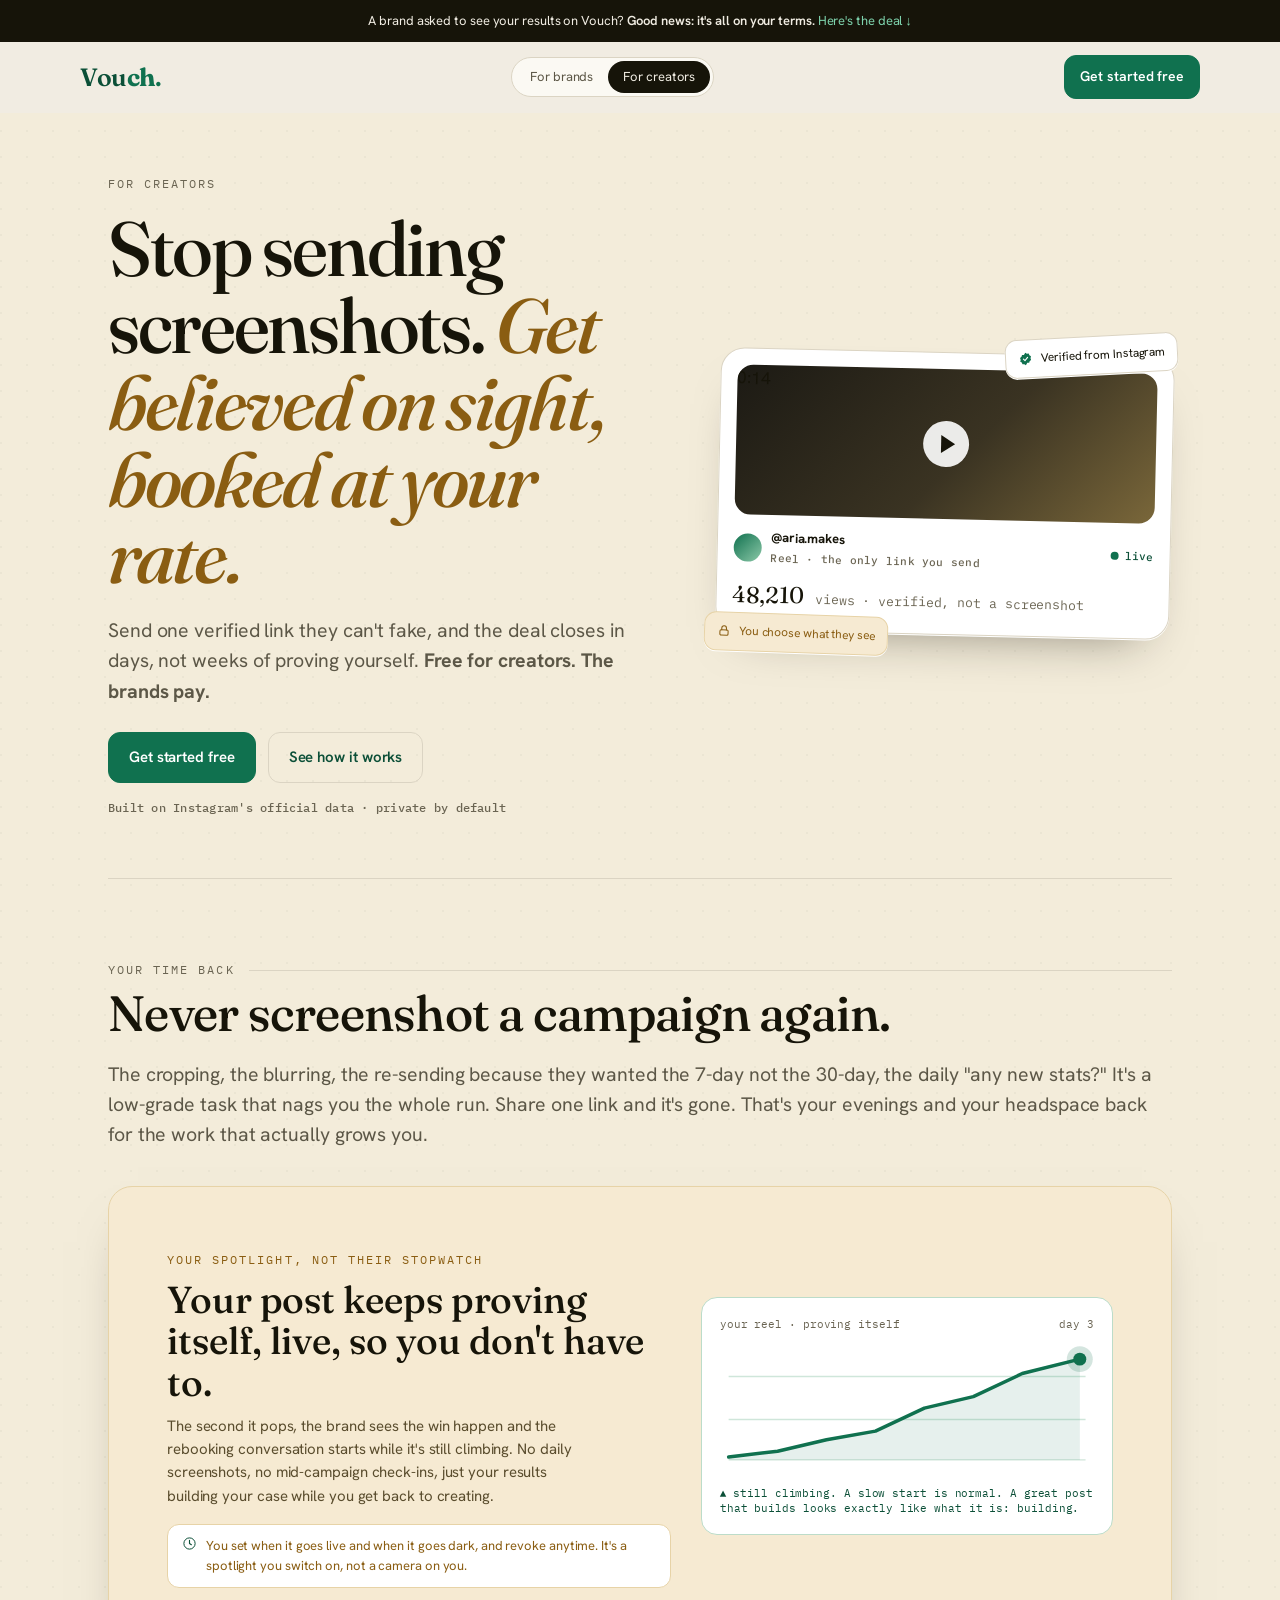
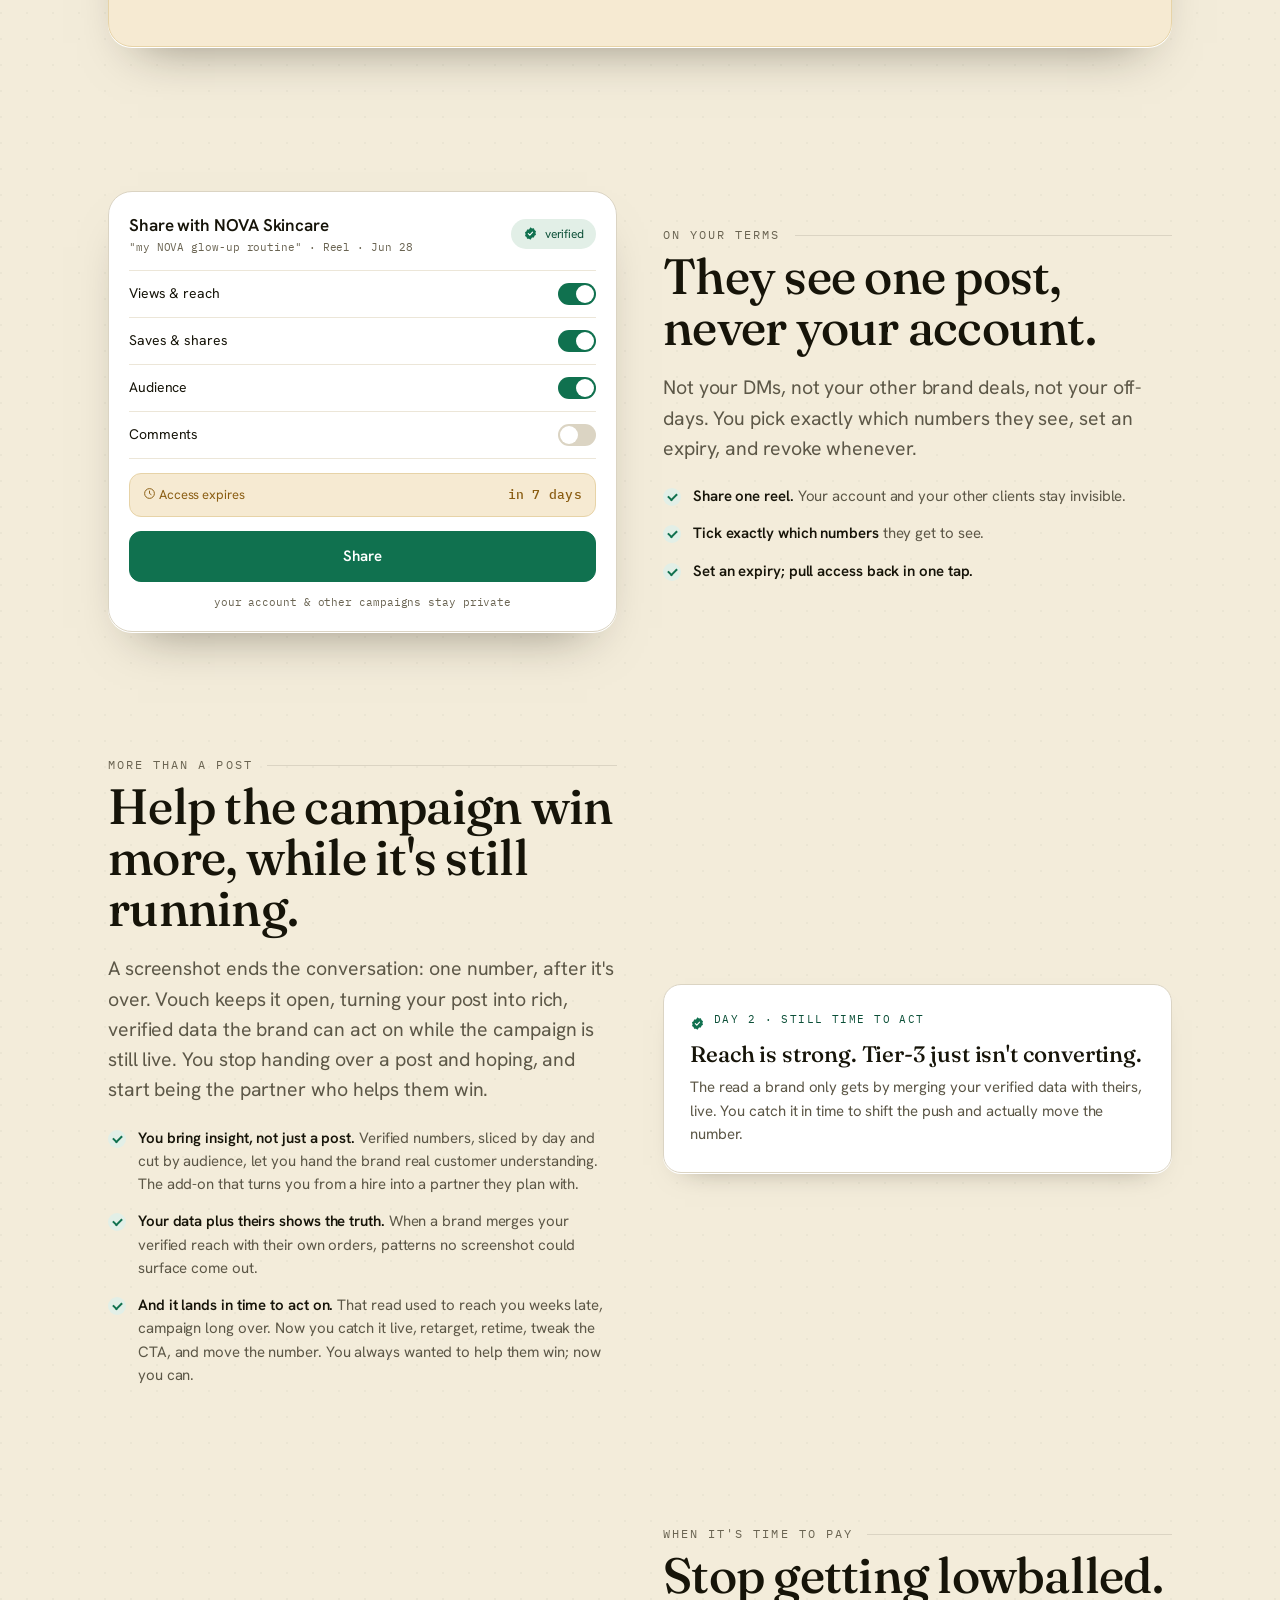
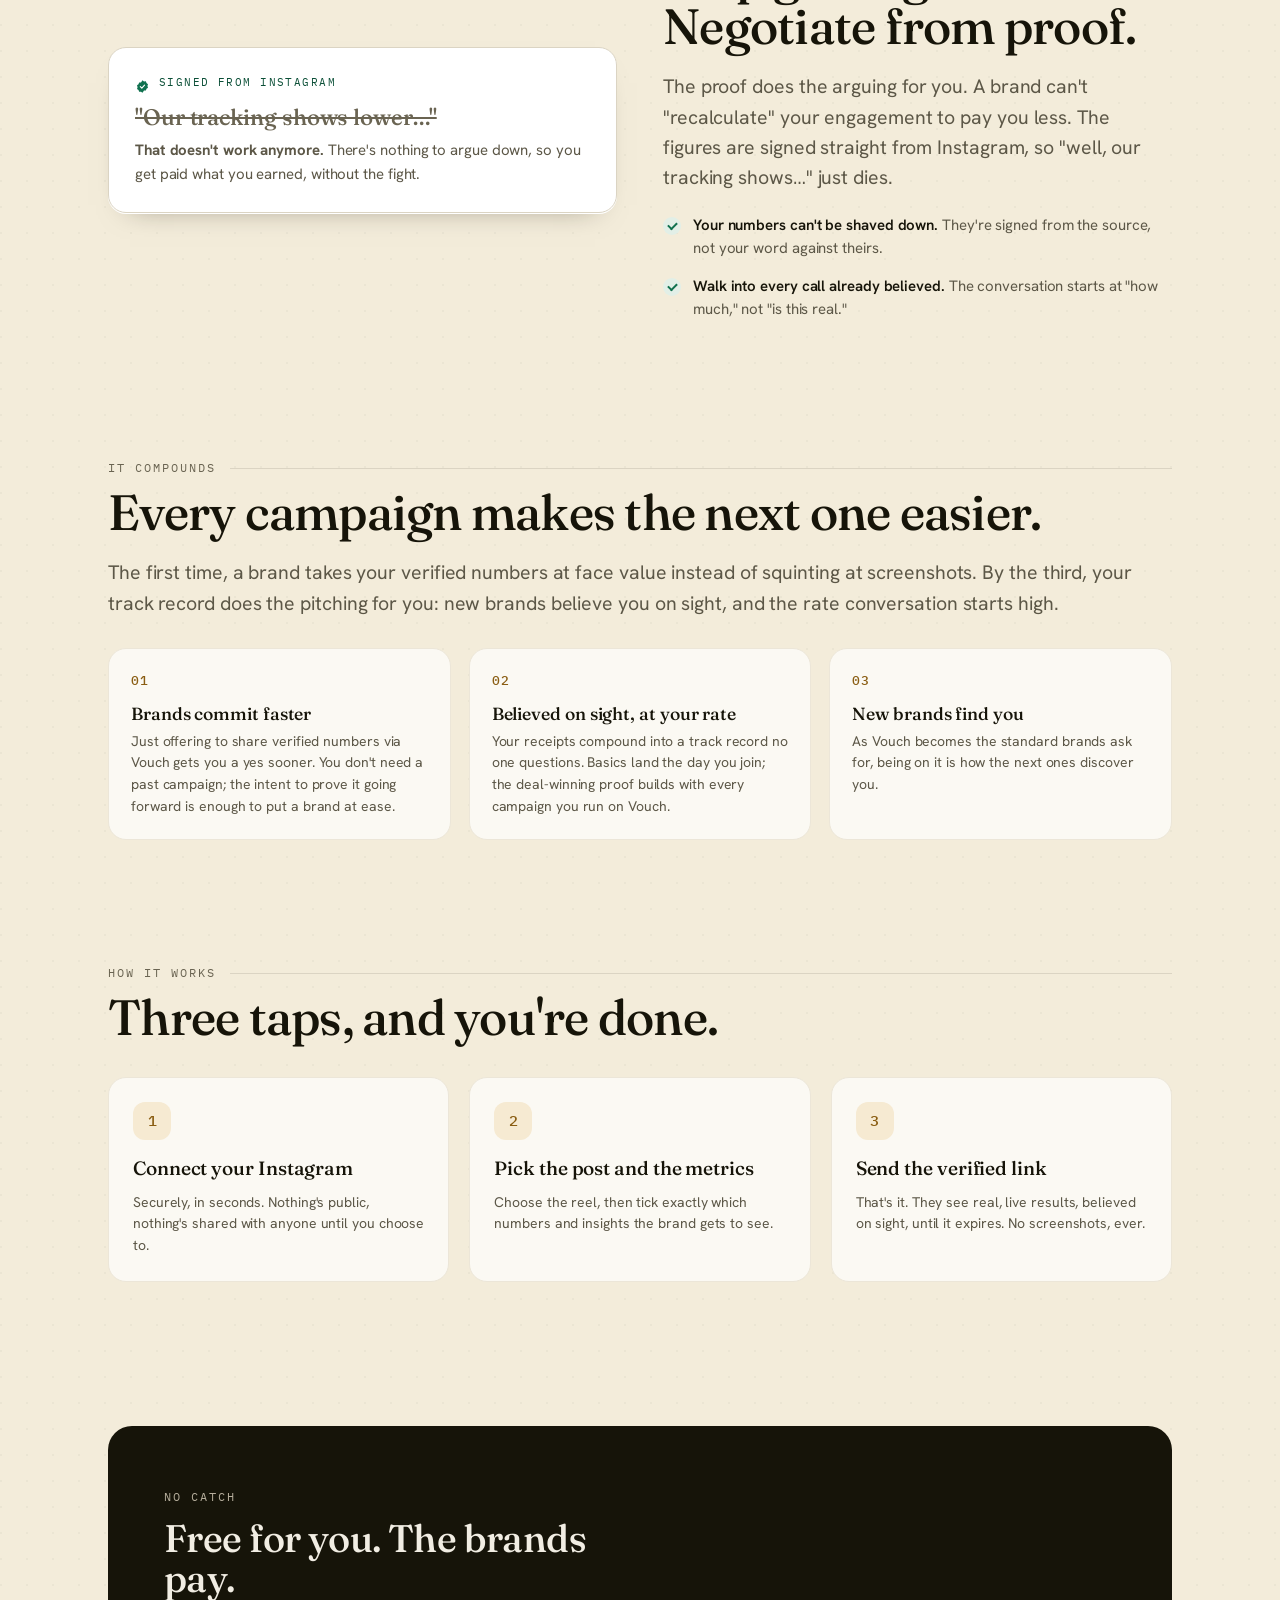
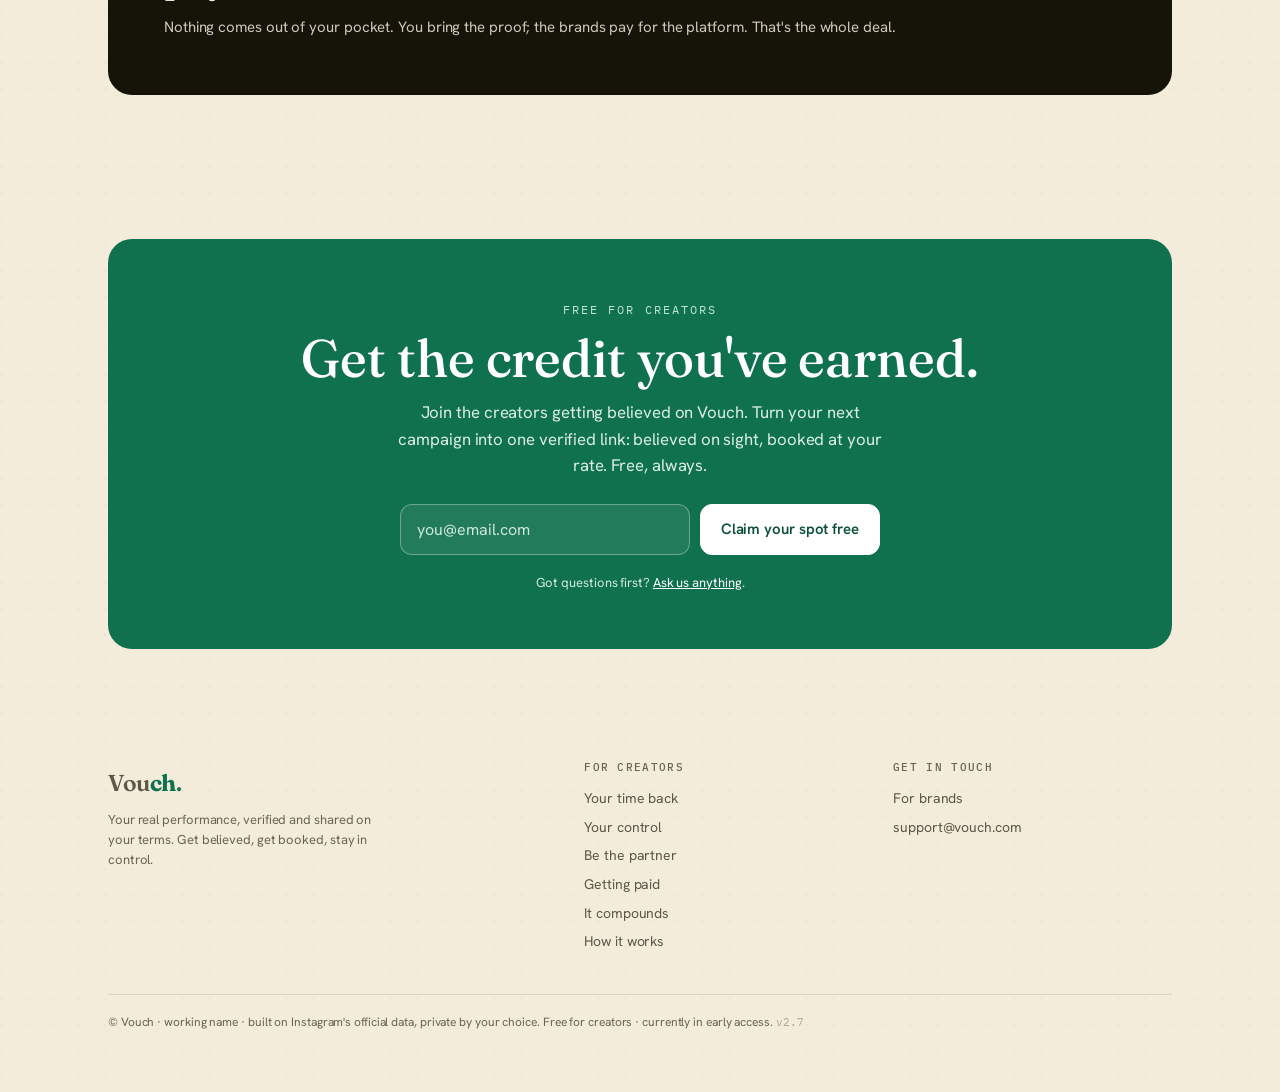
==== creators.html @ 1c628053 "Partner h2: 'win' -> 'win more' (v2.7) Co-Authored-By: Claude Opus 4.8 <noreply@anthropic.com>" ====
<!doctype html>
<!-- Vouch site build v2.7 · 2026-07-01 -->
<html lang="en">
<head>
<meta charset="utf-8">
<meta name="viewport" content="width=device-width, initial-scale=1">
<title>Vouch for creators: stop sending screenshots, get booked at your rate</title>
<link rel="preconnect" href="https://fonts.googleapis.com">
<link rel="preconnect" href="https://fonts.gstatic.com" crossorigin>
<link href="https://fonts.googleapis.com/css2?family=Fraunces:opsz,ital,wght@9..144,0,400;9..144,0,500;9..144,0,600;9..144,1,500&family=Hanken+Grotesk:wght@400;500;600&family=IBM+Plex+Mono:wght@400;500&display=swap" rel="stylesheet">
<link rel="stylesheet" href="styles.css">
</head>
<body class="page-creators">

<!-- INVITE RIBBON: meets the creator at the moment they arrive (a brand asked) -->
<div class="ribbon">A brand asked to see your results on Vouch? <b>Good news: it's all on your terms.</b> <a href="#control">Here's the deal ↓</a></div>

<nav class="nav" id="nav">
  <div class="wrap in">
    <a href="creators.html" class="logo">Vou<b>ch</b><i>.</i></a>
    <div class="aud-switch">
      <a href="index.html">For brands</a>
      <a href="creators.html" class="on">For creators</a>
    </div>
    <div class="navcta"><a href="#start" class="btn sm">Get started free</a></div>
  </div>
</nav>

<div class="wrap">

  <!-- HERO -->
  <section class="hero">
    <div>
      <span class="kicker fade d1">For creators</span>
      <h1 class="fade d2">Stop sending screenshots. <em>Get believed on sight, booked at your rate.</em></h1>
      <p class="lead fade d3">Send one verified link they can't fake, and the deal closes in days, not weeks of proving yourself. <b>Free for creators. The brands pay.</b></p>
      <div class="ctas fade d4">
        <a href="#start" class="btn">Get started free</a>
        <a href="#how" class="btn ghost">See how it works</a>
      </div>
      <div class="micro mono fade d5">Built on Instagram's official data · private by default</div>
    </div>
    <div class="herovis fade d6">
      <div class="tag t1"><span class="seal" aria-hidden="true"><svg viewBox="0 0 24 24"><path d="M12 2l2.4 1.8 3-.1 1 2.8 2.4 1.7-.9 2.9.9 2.9-2.4 1.7-1 2.8-3-.1L12 22l-2.4-1.8-3 .1-1-2.8L3.2 16l.9-2.9L3.2 10l2.4-1.7 1-2.8 3 .1z" fill="#10714F"/><path d="M8.5 12.2l2.4 2.3 4.4-4.8" stroke="#fff" stroke-width="1.8" fill="none" stroke-linecap="round" stroke-linejoin="round"/></svg></span> Verified from Instagram</div>
      <div class="post">
        <div class="thumb"><div class="play"></div><span class="dur">0:14</span></div>
        <div class="meta">
          <div class="who"><span class="av"></span><div><b>@aria.makes</b><br><span class="mono" style="font-size:11px;color:var(--muted-2)">Reel · the only link you send</span></div></div>
          <span class="mono" style="font-size:11px;color:var(--green-deep)"><span class="live"></span>live</span>
        </div>
        <div class="num">48,210 <span>views · verified, not a screenshot</span></div>
      </div>
      <div class="tag t2"><svg width="14" height="14" viewBox="0 0 24 24" fill="none" aria-hidden="true" style="flex:0 0 auto"><rect x="5" y="11" width="14" height="9" rx="2" stroke="currentColor" stroke-width="1.8"/><path d="M8 11V8a4 4 0 018 0v3" stroke="currentColor" stroke-width="1.8" stroke-linecap="round"/></svg> You choose what they see</div>
    </div>
  </section>
  <hr class="hr">

  <!-- 1. FREEDOM FROM THE CHORE + REAL-TIME SPOTLIGHT (during the campaign) -->
  <section id="freedom">
    <div class="eyebrow-row"><span class="kicker">Your time back</span><span class="ln"></span></div>
    <h2 class="serif">Never screenshot a campaign again.</h2>
    <p class="lead wide">The cropping, the blurring, the re-sending because they wanted the 7-day not the 30-day, the daily "any new stats?" It's a low-grade task that nags you the whole run. Share one link and it's gone. That's your evenings and your headspace back for the work that actually grows you.</p>

    <div class="spotlight">
      <div>
        <span class="kicker">Your spotlight, not their stopwatch</span>
        <h3>Your post keeps proving itself, live, so you don't have to.</h3>
        <p>The second it pops, the brand sees the win happen and the rebooking conversation starts while it's still climbing. No daily screenshots, no mid-campaign check-ins, just your results building your case while you get back to creating.</p>
        <span class="note"><span class="seal" aria-hidden="true"><svg viewBox="0 0 24 24"><circle cx="12" cy="12" r="9" stroke="#0B4F37" stroke-width="1.6" fill="none"/><path d="M12 7v5l3 2" stroke="#0B4F37" stroke-width="1.8" fill="none" stroke-linecap="round" stroke-linejoin="round"/></svg></span> You set when it goes live and when it goes dark, and revoke anytime. It's a spotlight you switch on, not a camera on you.</span>
      </div>
      <div class="vis">
        <div class="top"><span>your reel · proving itself</span><span>day 3</span></div>
        <svg viewBox="0 0 260 96" preserveAspectRatio="none" role="img" aria-label="Your post climbing over three days">
          <line x1="6" y1="26" x2="254" y2="26" stroke="#cfe6da"/>
          <line x1="6" y1="56" x2="254" y2="56" stroke="#cfe6da"/>
          <line x1="6" y1="84" x2="254" y2="84" stroke="#cfe6da"/>
          <path d="M6 82 L40 78 L74 70 L108 64 L142 48 L176 40 L210 24 L250 14 L250 84 L6 84 Z" fill="#10714F" fill-opacity=".10"/>
          <path d="M6 82 L40 78 L74 70 L108 64 L142 48 L176 40 L210 24 L250 14" fill="none" stroke="#10714F" stroke-width="2.4" stroke-linecap="round" stroke-linejoin="round"/>
          <circle cx="250" cy="14" r="4.5" fill="#10714F"/><circle cx="250" cy="14" r="9" fill="#10714F" fill-opacity=".18"/>
        </svg>
        <div class="cap"><span aria-hidden="true">▲</span> still climbing. A slow start is normal. A great post that builds looks exactly like what it is: building.</div>
      </div>
    </div>
  </section>

  <!-- 2. CONTROL / ONE POST (the safety gate) -->
  <section id="control">
    <div class="split rev">
      <div class="txt">
        <div class="eyebrow-row"><span class="kicker">On your terms</span><span class="ln"></span></div>
        <h2 class="serif">They see one post, never your account.</h2>
        <p class="lead">Not your DMs, not your other brand deals, not your off-days. You pick exactly which numbers they see, set an expiry, and revoke whenever.</p>
        <ul class="benefits">
          <li><b>Share one reel.</b> Your account and your other clients stay invisible.</li>
          <li><b>Tick exactly which numbers</b> they get to see.</li>
          <li><b>Set an expiry; pull access back in one tap.</b></li>
        </ul>
      </div>
      <div class="control">
        <div class="h"><div><b>Share with NOVA Skincare</b><small>"my NOVA glow-up routine" · Reel · Jun 28</small></div><span class="chip green"><span class="seal" aria-hidden="true"><svg viewBox="0 0 24 24"><path d="M12 2l2.4 1.8 3-.1 1 2.8 2.4 1.7-.9 2.9.9 2.9-2.4 1.7-1 2.8-3-.1L12 22l-2.4-1.8-3 .1-1-2.8L3.2 16l.9-2.9L3.2 10l2.4-1.7 1-2.8 3 .1z" fill="#10714F"/><path d="M8.5 12.2l2.4 2.3 4.4-4.8" stroke="#fff" stroke-width="1.8" fill="none" stroke-linecap="round" stroke-linejoin="round"/></svg></span>verified</span></div>
        <div class="tog"><span>Views &amp; reach</span><span class="switch"></span></div>
        <div class="tog"><span>Saves &amp; shares</span><span class="switch"></span></div>
        <div class="tog"><span>Audience</span><span class="switch"></span></div>
        <div class="tog"><span>Comments</span><span class="switch off"></span></div>
        <div class="exp"><span><svg width="13" height="13" viewBox="0 0 24 24" fill="none" aria-hidden="true" style="vertical-align:-1px"><circle cx="12" cy="12" r="9" stroke="currentColor" stroke-width="1.8"/><path d="M12 7.5V12l3 2" stroke="currentColor" stroke-width="1.8" stroke-linecap="round" stroke-linejoin="round"/></svg> Access expires</span><b class="mono">in 7 days</b></div>
        <a href="#start" class="btn" style="width:100%; justify-content:center">Share</a>
        <div class="note">your account &amp; other campaigns stay private</div>
      </div>
    </div>
  </section>

  <!-- 3. PARTNER: rich data -> merged insight -> in-time feedback loop to deliver -->
  <section id="partner">
    <div class="split">
      <div class="txt">
        <div class="eyebrow-row"><span class="kicker">More than a post</span><span class="ln"></span></div>
        <h2 class="serif">Help the campaign win more, while it's still running.</h2>
        <p class="lead">A screenshot ends the conversation: one number, after it's over. Vouch keeps it open, turning your post into rich, verified data the brand can act on while the campaign is still live. You stop handing over a post and hoping, and start being the partner who helps them win.</p>
        <ul class="benefits">
          <li><b>You bring insight, not just a post.</b> Verified numbers, sliced by day and cut by audience, let you hand the brand real customer understanding. The add-on that turns you from a hire into a partner they plan with.</li>
          <li><b>Your data plus theirs shows the truth.</b> When a brand merges your verified reach with their own orders, patterns no screenshot could surface come out.</li>
          <li><b>And it lands in time to act on.</b> That read used to reach you weeks late, campaign long over. Now you catch it live, retarget, retime, tweak the CTA, and move the number. You always wanted to help them win; now you can.</li>
        </ul>
      </div>
      <div class="vpill">
        <div class="vrow"><span class="seal" aria-hidden="true"><svg viewBox="0 0 24 24"><path d="M12 2l2.4 1.8 3-.1 1 2.8 2.4 1.7-.9 2.9.9 2.9-2.4 1.7-1 2.8-3-.1L12 22l-2.4-1.8-3 .1-1-2.8L3.2 16l.9-2.9L3.2 10l2.4-1.7 1-2.8 3 .1z" fill="#10714F"/><path d="M8.5 12.2l2.4 2.3 4.4-4.8" stroke="#fff" stroke-width="1.8" fill="none" stroke-linecap="round" stroke-linejoin="round"/></svg></span><span class="lbl">Day 2 · still time to act</span></div>
        <h3>Reach is strong. Tier-3 just isn't converting.</h3>
        <p style="margin-top:8px">The read a brand only gets by merging your verified data with theirs, live. You catch it in time to shift the push and actually move the number.</p>
      </div>
    </div>
  </section>

  <!-- 4. LEVERAGE / STOP GETTING LOWBALLED -->
  <section id="rate">
    <div class="split rev">
      <div class="txt">
        <div class="eyebrow-row"><span class="kicker">When it's time to pay</span><span class="ln"></span></div>
        <h2 class="serif">Stop getting lowballed. Negotiate from proof.</h2>
        <p class="lead">The proof does the arguing for you. A brand can't "recalculate" your engagement to pay you less. The figures are signed straight from Instagram, so "well, our tracking shows…" just dies.</p>
        <ul class="benefits">
          <li><b>Your numbers can't be shaved down.</b> They're signed from the source, not your word against theirs.</li>
          <li><b>Walk into every call already believed.</b> The conversation starts at "how much," not "is this real."</li>
        </ul>
      </div>
      <div class="vpill">
        <div class="vrow"><span class="seal" aria-hidden="true"><svg viewBox="0 0 24 24"><path d="M12 2l2.4 1.8 3-.1 1 2.8 2.4 1.7-.9 2.9.9 2.9-2.4 1.7-1 2.8-3-.1L12 22l-2.4-1.8-3 .1-1-2.8L3.2 16l.9-2.9L3.2 10l2.4-1.7 1-2.8 3 .1z" fill="#10714F"/><path d="M8.5 12.2l2.4 2.3 4.4-4.8" stroke="#fff" stroke-width="1.8" fill="none" stroke-linecap="round" stroke-linejoin="round"/></svg></span><span class="lbl">Signed from Instagram</span></div>
        <h3 class="struck">"Our tracking shows lower…"</h3>
        <p style="margin-top:8px"><b>That doesn't work anymore.</b> There's nothing to argue down, so you get paid what you earned, without the fight.</p>
      </div>
    </div>
  </section>

  <!-- 5. IT COMPOUNDS: every deal after this one (the future payoff) -->
  <section id="compounds">
    <div class="eyebrow-row"><span class="kicker">It compounds</span><span class="ln"></span></div>
    <h2 class="serif">Every campaign makes the next one easier.</h2>
    <p class="lead wide">The first time, a brand takes your verified numbers at face value instead of squinting at screenshots. By the third, your track record does the pitching for you: new brands believe you on sight, and the rate conversation starts high.</p>
    <div class="vgrid warm">
      <div class="vc"><span class="vnum">01</span><h3>Brands commit faster</h3><p>Just offering to share verified numbers via Vouch gets you a yes sooner. You don't need a past campaign; the intent to prove it going forward is enough to put a brand at ease.</p></div>
      <div class="vc"><span class="vnum">02</span><h3>Believed on sight, at your rate</h3><p>Your receipts compound into a track record no one questions. Basics land the day you join; the deal-winning proof builds with every campaign you run on Vouch.</p></div>
      <div class="vc"><span class="vnum">03</span><h3>New brands find you</h3><p>As Vouch becomes the standard brands ask for, being on it is how the next ones discover you.</p></div>
    </div>
  </section>

  <!-- 6. HOW IT WORKS -->
  <section id="how">
    <div class="eyebrow-row"><span class="kicker">How it works</span><span class="ln"></span></div>
    <h2 class="serif">Three taps, and you're done.</h2>
    <div class="steps">
      <div class="step"><div class="tok">1</div><h3>Connect your Instagram</h3><p>Securely, in seconds. Nothing's public, nothing's shared with anyone until you choose to.</p></div>
      <div class="step"><div class="tok">2</div><h3>Pick the post and the metrics</h3><p>Choose the reel, then tick exactly which numbers and insights the brand gets to see.</p></div>
      <div class="step"><div class="tok">3</div><h3>Send the verified link</h3><p>That's it. They see real, live results, believed on sight, until it expires. No screenshots, ever.</p></div>
    </div>
  </section>

  <!-- 7. NO CATCH -->
  <section id="nocatch">
    <div class="darkband">
      <span class="kicker">No catch</span>
      <h2 class="serif">Free for you. The brands pay.</h2>
      <p class="db-lead">Nothing comes out of your pocket. You bring the proof; the brands pay for the platform. That's the whole deal.</p>
    </div>
  </section>

  <!-- CTA -->
  <section id="start">
    <div class="final">
      <span class="kicker">Free for creators</span>
      <h2>Get the credit you've earned.</h2>
      <p>Join the creators getting believed on Vouch. Turn your next campaign into one verified link: believed on sight, booked at your rate. Free, always.</p>
      <form class="signup" onsubmit="return false">
        <input type="email" id="waitemail" placeholder="you@email.com" aria-label="Email address">
        <a data-mail data-waitlist data-subject="Vouch for creators - early access" class="btn">Claim your spot free</a>
      </form>
      <div class="alt">Got questions first? <a data-mail data-subject="Vouch for creators">Ask us anything</a>.</div>
    </div>
  </section>

  <footer>
    <div class="foot">
      <div>
        <a href="creators.html" class="logo">Vou<b>ch</b><i>.</i></a>
        <p>Your real performance, verified and shared on your terms. Get believed, get booked, stay in control.</p>
      </div>
      <div>
        <h3>For creators</h3>
        <a href="#freedom">Your time back</a>
        <a href="#control">Your control</a>
        <a href="#partner">Be the partner</a>
        <a href="#rate">Getting paid</a>
        <a href="#compounds">It compounds</a>
        <a href="#how">How it works</a>
      </div>
      <div>
        <h3>Get in touch</h3>
        <a href="index.html">For brands</a>
        <a data-mail data-contact></a>
      </div>
    </div>
    <div class="foot-base">© Vouch · working name · built on Instagram's official data, private by your choice. Free for creators · currently in early access. <span class="ver">v2.7</span></div>
  </footer>

</div>

<script src="site.js"></script>
</body>
</html>
---- styles.css ----
:root{
  --paper:#F1EDE3; --paper-2:#FBF9F3; --card:#FFFFFF;
  --ink:#161409; --muted:#5C5747; --muted-2:#6A6452;
  --line:#DBD4C3; --line-2:#ECE6D8;
  --green:#10714F; --green-tint:#E2EFE7; --green-deep:#0B4F37; --green-line:#bcdcc9;
  --honey:#C98A22; --honey-tint:#F6EAD2; --honey-deep:#8A5D12;
  --shadow:0 1px 0 #fff, 0 26px 50px -30px rgba(28,24,12,.5);
  --shadow-sm:0 1px 0 #fff, 0 14px 28px -22px rgba(28,24,12,.5);
  --r:18px; --r-lg:24px;
}
*{box-sizing:border-box}
html{-webkit-text-size-adjust:100%; scroll-behavior:smooth}
body{
  margin:0; background:var(--paper); color:var(--ink);
  font-family:"Hanken Grotesk",-apple-system,Segoe UI,sans-serif;
  font-size:17px; line-height:1.55; letter-spacing:-.005em;
  background-image:radial-gradient(circle at 1px 1px,#00000008 1px,transparent 0);
  background-size:26px 26px;
}
.wrap{max-width:1120px; margin:0 auto; padding:0 28px}
.serif{font-family:"Fraunces",Georgia,serif; font-weight:500; letter-spacing:-.015em}
.it{font-family:"Fraunces",serif; font-style:italic; font-weight:500}
.mono{font-family:"IBM Plex Mono",ui-monospace,Menlo,monospace; font-weight:500; letter-spacing:.02em}
.kicker{font-family:"IBM Plex Mono",monospace; font-size:12px; letter-spacing:.17em; text-transform:uppercase; color:var(--muted-2)}
h2.serif{font-size:clamp(2rem,4.4vw,3.1rem); line-height:1.03; margin:.18em 0 .12em}
p.lead{font-size:clamp(1.05rem,1.55vw,1.22rem); color:var(--muted); max-width:60ch}
.lead.wide{max-width:none}
a{color:var(--green-deep); text-decoration:none}
.hr{height:1px; background:var(--line); border:0; margin:0}
.eyebrow-row{display:flex; align-items:center; gap:14px; margin-bottom:6px}
.eyebrow-row .ln{flex:1; height:1px; background:var(--line)}
section{padding:62px 0}
section[id]{scroll-margin-top:88px}

/* buttons */
.btn{display:inline-flex; align-items:center; gap:9px; border-radius:12px; padding:13px 20px; font-size:15px; font-weight:600; border:1px solid var(--green); background:var(--green); color:#fff; cursor:pointer; transition:transform .15s ease, box-shadow .15s ease}
.btn:hover{transform:translateY(-1px); box-shadow:0 10px 22px -12px rgba(16,113,79,.7)}
.btn.ghost{background:transparent; color:var(--green-deep); border-color:var(--line)}
.btn.ghost:hover{box-shadow:none; border-color:var(--green)}
.btn.sm{padding:10px 15px; font-size:14px; border-radius:12px}

/* ribbon */
.ribbon{background:var(--ink); color:var(--paper); text-align:center; font-size:13px; padding:11px 16px}
.ribbon b{font-weight:600}
.ribbon a{color:#7ed3ad; text-decoration:none}
.ribbon a:hover{text-decoration:underline}

/* nav */
.nav{position:sticky; top:0; z-index:50; background:#f1ede3f2; -webkit-backdrop-filter:saturate(1.2) blur(8px); backdrop-filter:saturate(1.2) blur(8px); border-bottom:1px solid transparent; transition:border-color .2s}
.nav.stuck{border-color:var(--line)}
.nav .in{display:flex; align-items:center; justify-content:space-between; gap:18px; padding:13px 0}
.logo{font-family:"Fraunces",serif; font-weight:600; font-size:25px; letter-spacing:-.02em}
.logo b{color:var(--green)} .logo i{color:var(--green); font-style:normal}
.aud-switch{display:inline-flex; border:1px solid var(--line); border-radius:999px; padding:3px; background:var(--paper-2)}
.aud-switch a{padding:6px 15px; border-radius:999px; font-size:13px; color:var(--muted)}
.aud-switch a.on{background:var(--ink); color:var(--paper)}
.navcta{display:flex; align-items:center; gap:14px}

/* chips */
.chip{display:inline-flex; align-items:center; gap:7px; border-radius:999px; padding:6px 12px; font-size:12px}
.chip.green{background:var(--green-tint); color:var(--green-deep)}
.chip.line{background:var(--paper-2); border:1px solid var(--line); color:var(--muted)}
.seal{width:15px; height:15px; flex:0 0 auto}
.live{display:inline-block; width:8px; height:8px; border-radius:50%; background:var(--green); margin-right:6px; box-shadow:0 0 0 0 rgba(16,113,79,.5); animation:pulse 2s infinite}
@keyframes pulse{0%{box-shadow:0 0 0 0 rgba(16,113,79,.4)}70%{box-shadow:0 0 0 5px rgba(16,113,79,0)}100%{box-shadow:0 0 0 0 rgba(16,113,79,0)}}

/* hero */
.hero{display:grid; grid-template-columns:1.18fr .95fr; gap:46px; align-items:center; padding:56px 0 60px}
.hero h1{font-family:"Fraunces",serif; font-weight:500; font-size:clamp(2.8rem,6vw,4.9rem); line-height:1; letter-spacing:-.03em; margin:16px 0 20px}
.hero h1 em{font-style:italic; color:var(--green)}
.hero .lead{margin:0 0 26px}
.hero .ctas{display:flex; flex-wrap:wrap; gap:12px; align-items:center}
.hero .micro{margin-top:16px; color:var(--muted-2); font-size:12px}
.fade{opacity:0; transform:translateY(15px); animation:rise .7s cubic-bezier(.2,.7,.2,1) forwards}
@keyframes rise{to{opacity:1; transform:none}}
.d1{animation-delay:.05s}.d2{animation-delay:.13s}.d3{animation-delay:.21s}.d4{animation-delay:.29s}.d5{animation-delay:.37s}.d6{animation-delay:.45s}

/* hero post visual */
.herovis{position:relative}
.post{background:var(--card); border:1px solid var(--line); border-radius:var(--r-lg); box-shadow:var(--shadow); padding:16px; position:relative; z-index:2; transform:rotate(1.3deg)}
.post .thumb{height:150px; border-radius:16px; background:linear-gradient(135deg,#1c1a14,#3a3322 55%,#7a673a); position:relative; overflow:hidden}
.post .thumb .play{position:absolute; inset:0; margin:auto; width:46px; height:46px; border-radius:50%; background:#ffffffe6; display:grid; place-items:center}
.post .thumb .play:after{content:""; border-left:14px solid var(--ink); border-top:9px solid transparent; border-bottom:9px solid transparent; margin-left:4px}
.post .meta{display:flex; align-items:center; justify-content:space-between; margin-top:13px}
.post .who{display:flex; align-items:center; gap:9px; font-size:13px}
.post .av{width:28px; height:28px; border-radius:50%; background:linear-gradient(135deg,var(--green),#8cc8a8)}
.post .num{font-family:"Fraunces",serif; font-size:23px; margin-top:10px}
.post .num span{font-size:13px; color:var(--muted-2); font-family:"IBM Plex Mono",monospace; margin-left:6px}
.tag{position:absolute; z-index:3; background:#fff; border:1px solid var(--line); border-radius:12px; box-shadow:var(--shadow-sm); padding:9px 12px; font-size:12px; display:flex; align-items:center; gap:8px}
.tag.t1{right:-6px; top:-16px; transform:rotate(-3deg)}
.tag.t2{left:-14px; bottom:-18px; transform:rotate(2deg)}

/* steps */
.steps{display:grid; grid-template-columns:repeat(3,1fr); gap:20px; margin-top:34px}
.step{background:var(--paper-2); border:1px solid var(--line-2); border-radius:var(--r); padding:24px}
.step .tok{width:38px; height:38px; border-radius:12px; background:var(--green-tint); color:var(--green-deep); display:grid; place-items:center; font-family:"IBM Plex Mono",monospace; font-weight:500; font-size:15px; margin-bottom:14px}
.step h3{font-family:"Fraunces",serif; font-weight:500; font-size:1.2rem; margin:0 0 8px}
.step p{margin:0; font-size:14px; color:var(--muted)}

/* value grid */
.vgrid{display:grid; grid-template-columns:repeat(3,1fr); gap:18px; margin-top:30px}
.vc{background:var(--paper-2); border:1px solid var(--line-2); border-radius:var(--r); padding:22px}
.vc .ic{width:28px; height:28px; color:var(--green); margin-bottom:13px}
.vgrid.warm .vc .ic{color:var(--honey)}
.vc h3,.vc h4{font-family:"Fraunces",serif; font-weight:500; font-size:1.1rem; margin:0 0 7px; line-height:1.12}
.vc p{margin:0; font-size:14px; color:var(--muted)}
/* testimonials */
.quotes{display:grid; grid-template-columns:repeat(3,1fr); gap:18px; margin-top:30px}
.quote{background:var(--paper-2); border:1px solid var(--line-2); border-radius:var(--r); padding:24px; margin:0; display:flex; flex-direction:column; gap:18px}
.quote blockquote{margin:0; font-family:"Fraunces",Georgia,serif; font-weight:500; font-size:1.05rem; line-height:1.34; letter-spacing:-.01em; color:var(--ink)}
.quote .qby{display:flex; align-items:center; gap:11px; margin-top:auto}
.quote .qav{width:38px; height:38px; border-radius:999px; background:var(--qc,#2a2519); color:#fff; display:grid; place-items:center; font-size:12px; font-weight:600; letter-spacing:.02em; flex:none}
.quote .qn b{font-size:14px; font-weight:600; display:block; line-height:1.2}
.quote .qn small{font-size:11px; color:var(--muted-2); font-family:"IBM Plex Mono",monospace}
/* dashboard export button (mock) */
.expbtn{display:inline-flex; align-items:center; gap:6px; font-size:12px; font-weight:600; color:var(--green-deep); background:#fff; border:1px solid var(--line); border-radius:999px; padding:5px 11px}
.expbtn svg{width:13px; height:13px}
.foot-base .ver{opacity:.5; font-family:"IBM Plex Mono",monospace; font-size:11px}

/* proof band */
.proof{background:var(--ink); color:var(--paper); border-radius:var(--r-lg); padding:clamp(36px,5vw,68px); -webkit-print-color-adjust:exact; print-color-adjust:exact}
.proof .kicker{color:#b6ae9c}
.proof h2{font-family:"Fraunces",serif; font-weight:500; font-size:clamp(2rem,4.2vw,3rem); line-height:1.04; letter-spacing:-.02em; margin:12px 0 16px; max-width:18ch}
.proof h2 em{font-style:italic; color:#7ed3ad}
.proof .lead{color:#d9d2c3; max-width:64ch; margin:0}
.pillars{display:grid; grid-template-columns:repeat(3,1fr); gap:18px; margin-top:34px}
.pl{border:1px solid #ffffff22; border-radius:16px; padding:20px; background:#ffffff08}
.pl .ic{width:34px; height:34px; margin-bottom:12px}
.pl h4{margin:0 0 6px; font-family:"Fraunces",serif; font-weight:500; font-size:1.1rem; color:var(--paper)}
.pl p{margin:0; font-size:13px; color:#c7c0b0}

/* split sections */
.split{display:grid; grid-template-columns:1fr 1fr; gap:46px; align-items:center}
.split.rev .txt{order:2}
.split h2{margin-top:6px}
.benefits{list-style:none; margin:22px 0 0; padding:0}
.benefits li{position:relative; padding-left:30px; margin:14px 0; font-size:15px; color:var(--muted)}
.benefits li b{color:var(--ink); font-weight:600}
.benefits li:before{content:""; position:absolute; left:0; top:3px; width:18px; height:18px; border-radius:50%; background:var(--green-tint)}
.benefits li:after{content:""; position:absolute; left:5px; top:8px; width:7px; height:4px; border-left:2px solid var(--green); border-bottom:2px solid var(--green); transform:rotate(-45deg)}

/* creator control card */
.control{background:var(--card); border:1px solid var(--line); border-radius:var(--r-lg); box-shadow:var(--shadow); padding:20px}
.control .h{display:flex; align-items:center; justify-content:space-between; padding-bottom:14px; border-bottom:1px solid var(--line-2)}
.control .h b{font-weight:600}
.control .h small{display:block; color:var(--muted-2); font-family:"IBM Plex Mono",monospace; font-size:11px}
.tog{display:flex; align-items:center; justify-content:space-between; padding:12px 0; border-bottom:1px solid var(--line-2); font-size:14px}
.tog:last-of-type{border-bottom:0}
.switch{width:38px; height:22px; border-radius:999px; background:var(--green); position:relative; flex:0 0 auto}
.switch.off{background:var(--line)}
.switch:after{content:""; position:absolute; top:2px; left:18px; width:18px; height:18px; border-radius:50%; background:#fff; transition:left .15s}
.switch.off:after{left:2px}
.control .exp{display:flex; align-items:center; justify-content:space-between; margin:14px 0; padding:11px 13px; background:var(--paper); border:1px solid var(--line); border-radius:12px; font-size:13px}
.control .note{font-family:"IBM Plex Mono",monospace; font-size:11px; color:var(--muted-2); text-align:center; margin-top:12px}

/* dashboard mockup */
.dashwrap{background:linear-gradient(180deg,#fff,#fbf9f3); border:1px solid var(--line); border-radius:var(--r-lg); box-shadow:var(--shadow); overflow:hidden}
.dash-top{display:flex; align-items:center; justify-content:space-between; gap:14px; padding:15px 18px; border-bottom:1px solid var(--line-2); background:#fff}
.dash-top .who{display:flex; align-items:center; gap:10px; font-size:14px}
.dash-top .av{width:34px; height:34px; border-radius:12px; background:linear-gradient(135deg,#2a2519,#6f5f37)}
.dash-top .who small{display:block; color:var(--muted-2); font-size:12px; font-family:"IBM Plex Mono",monospace}
.dash-top .right{display:flex; gap:8px; flex-wrap:wrap; justify-content:flex-end}
.stats{display:grid; grid-template-columns:repeat(4,1fr); gap:12px; padding:20px 20px 4px}
.stat .l{font-family:"IBM Plex Mono",monospace; font-size:11px; letter-spacing:.07em; text-transform:uppercase; color:var(--muted-2)}
.stat .v{font-family:"Fraunces",serif; font-size:1.55rem; line-height:1.1; margin-top:2px}
.stat .d{font-size:11px; color:var(--green-deep)}
.charttitle{display:flex; justify-content:space-between; align-items:baseline; padding:14px 20px 4px}
.charttitle b{font-weight:600; font-size:13px}
.charttitle span{font-family:"IBM Plex Mono",monospace; font-size:11px; color:var(--muted-2)}
.chart{width:100%; height:auto; display:block; padding:0 14px}
.dash-foot{display:flex; flex-wrap:wrap; gap:10px; align-items:center; justify-content:space-between; padding:14px 20px; border-top:1px solid var(--line-2); background:#fff; margin-top:8px}

/* features */
.feat{display:grid; grid-template-columns:repeat(4,1fr); gap:1px; background:var(--line); border:1px solid var(--line); border-radius:var(--r); overflow:hidden; margin-top:30px}
.f{background:var(--paper-2); padding:20px; min-height:140px; transition:background .15s}
.f:hover{background:#fff}
.f .n{font-family:"IBM Plex Mono",monospace; font-size:12px; color:var(--green)}
.f h4{font-family:"Fraunces",serif; font-weight:500; font-size:1.05rem; margin:12px 0 7px; line-height:1.12}
.f p{margin:0; font-size:13px; color:var(--muted)}

/* facts */
.facts{display:grid; grid-template-columns:repeat(3,1fr); gap:20px; margin-top:28px}
.fact-c{border-left:3px solid var(--green); padding:4px 0 4px 18px}
.fact-c b{font-family:"Fraunces",serif; font-weight:500; font-size:1.1rem}
.fact-c p{margin:8px 0 0; font-size:14px; color:var(--muted)}

/* reassurance band (brand: creators are glad) */
.reassure{background:var(--honey-tint); border:1px solid #e7d3a7; border-radius:var(--r-lg); padding:clamp(28px,4vw,46px); display:grid; grid-template-columns:1.3fr 1fr; gap:34px; align-items:center; -webkit-print-color-adjust:exact; print-color-adjust:exact}
.reassure .kicker{color:var(--honey-deep)}
.reassure h3{font-family:"Fraunces",serif; font-weight:500; font-size:clamp(1.6rem,3vw,2.2rem); line-height:1.08; margin:8px 0 12px}
.reassure p{margin:0 0 16px; color:#6a5a36}
.reassure .card{background:#fff; border:1px solid #e7d3a7; border-radius:16px; padding:20px}
.reassure .card .row{display:flex; gap:11px; align-items:flex-start; margin:11px 0; font-size:14px}
.reassure .card .row svg{flex:0 0 auto; margin-top:1px}

/* final cta */
.final{background:var(--green); color:#fff; border-radius:var(--r-lg); padding:clamp(32px,4.5vw,56px); text-align:center; -webkit-print-color-adjust:exact; print-color-adjust:exact}
.final .kicker{color:#bfe6d3}
.final h2{font-family:"Fraunces",serif; font-weight:500; font-size:clamp(2.1rem,4.6vw,3.3rem); line-height:1.03; margin:10px 0 14px; color:#fff}
.final p{color:#dcefe4; max-width:54ch; margin:0 auto 26px; font-size:1.05rem}
.signup{display:flex; gap:10px; justify-content:center; flex-wrap:wrap; max-width:480px; margin:0 auto}
.signup input{flex:1; min-width:220px; border:1px solid #ffffff55; background:#ffffff14; color:#fff; border-radius:12px; padding:13px 16px; font-size:16px; font-family:inherit}
.signup input::placeholder{color:#cfe9dc}
.signup .btn{background:#fff; color:var(--green-deep); border-color:#fff}
.signup .btn:hover{box-shadow:0 12px 26px -12px rgba(0,0,0,.4)}
.final .alt{margin-top:18px; font-size:13px; color:#cfe9dc}
.final .alt a{color:#fff; text-decoration:underline}

/* footer */
footer{padding:48px 0 60px}
.foot{display:grid; grid-template-columns:1.6fr 1fr 1fr; gap:30px; align-items:start}
.foot .logo{font-size:23px; margin-bottom:8px}
.foot p{margin:0; color:var(--muted-2); font-size:13px; max-width:38ch}
.foot h3{font-family:"IBM Plex Mono",monospace; font-size:11px; font-weight:500; letter-spacing:.12em; text-transform:uppercase; color:var(--muted-2); margin:0 0 12px}
.foot a{display:block; color:var(--muted); font-size:14px; margin:7px 0}
.foot a:hover{color:var(--ink)}
.foot-base{margin-top:34px; padding-top:18px; border-top:1px solid var(--line); color:var(--muted-2); font-size:12px}

@media (max-width:900px){
  .hero{grid-template-columns:1fr; gap:34px; padding-top:40px}
  .herovis{max-width:380px}
  .aud-switch{display:none}
  .steps{grid-template-columns:1fr}
  .vgrid{grid-template-columns:1fr}
  .quotes{grid-template-columns:1fr}
  .pillars{grid-template-columns:1fr}
  .split{grid-template-columns:1fr; gap:28px}
  .split.rev .txt{order:0}
  .stats{grid-template-columns:1fr 1fr}
  .reassure{grid-template-columns:1fr; gap:24px}
  .feat{grid-template-columns:1fr 1fr}
  .facts{grid-template-columns:1fr}
  .foot{grid-template-columns:1fr 1fr}
}
@media (max-width:520px){
  body{font-size:16px}
  .feat{grid-template-columns:1fr}
  .stats{grid-template-columns:1fr 1fr}
  .foot{grid-template-columns:1fr}
}
@media (prefers-reduced-motion:reduce){.fade{animation:none; opacity:1; transform:none}.live{animation:none}}
@media print{.nav,.ribbon,.signup,.no-print{display:none}body{background:#fff}.vcard,.post{transform:none}.proof,.final,.reassure,.banner,.vision,.vpill,.vcard,.demo,.dashwrap{box-shadow:none}section{padding:26px 0; break-inside:avoid}}

/* twin verified pillars */
.twin{display:grid; grid-template-columns:1fr 1fr; gap:20px; margin-top:30px}
.vpill{background:var(--card); border:1px solid var(--line); border-radius:var(--r); padding:26px; box-shadow:var(--shadow-sm)}
.vpill .vrow{display:flex; align-items:center; gap:9px; margin-bottom:14px}
.vpill .vrow .lbl{font-family:"IBM Plex Mono",monospace; font-size:11px; letter-spacing:.13em; text-transform:uppercase; color:var(--green-deep)}
.vpill h3{font-family:"Fraunces",serif; font-weight:500; font-size:1.4rem; line-height:1.08; margin:0 0 10px}
.vpill p{margin:0; color:var(--muted); font-size:15px}
.twin-note{text-align:center; margin-top:20px; font-family:"Fraunces",serif; font-style:italic; color:var(--muted); font-size:1.05rem}

/* verified campaign card (hero) */
.vcard{background:var(--card); border:1px solid var(--line); border-radius:var(--r-lg); box-shadow:var(--shadow); padding:16px; transform:rotate(-1deg)}
.vcard .thumb{height:150px; border-radius:16px; background:linear-gradient(135deg,#1c1a14,#3a3322 55%,#7a673a); position:relative; overflow:hidden}
.vcard .thumb .play{position:absolute; inset:0; margin:auto; width:46px; height:46px; border-radius:50%; background:#ffffffe6; display:grid; place-items:center}
.vcard .thumb .play:after{content:""; border-left:14px solid var(--ink); border-top:9px solid transparent; border-bottom:9px solid transparent; margin-left:4px}
.vcard .seal-tag{position:absolute; top:10px; left:10px}
.vcard .meta{display:flex; align-items:center; justify-content:space-between; margin:13px 2px 4px}
.vcard .who{display:flex; align-items:center; gap:9px; font-size:13px}
.vcard .av{width:28px; height:28px; border-radius:50%; background:linear-gradient(135deg,var(--green),#8cc8a8)}
.vcard .vstats{display:grid; grid-template-columns:1fr 1fr; gap:10px; margin-top:10px}
.vcard .vstats .s{background:var(--paper-2); border:1px solid var(--line-2); border-radius:12px; padding:11px 13px}
.vcard .vstats .s .l{font-family:"IBM Plex Mono",monospace; font-size:11px; letter-spacing:.06em; text-transform:uppercase; color:var(--muted-2)}
.vcard .vstats .s .v{font-family:"Fraunces",serif; font-size:1.35rem; line-height:1.1}

/* demographics showcase (who really saw it) */
.demo{background:var(--card); border:1px solid var(--line); border-radius:var(--r-lg); box-shadow:var(--shadow); overflow:hidden}
.demo-head{display:flex; align-items:center; justify-content:space-between; gap:12px; padding:15px 20px; border-bottom:1px solid var(--line-2); background:#fff}
.demo-head b{font-weight:600}
.demo-head small{display:block; color:var(--muted-2); font-family:"IBM Plex Mono",monospace; font-size:11px}
.demo-grid{display:grid; grid-template-columns:1fr 1fr}
.demo-panel{padding:20px 22px}
.demo-panel + .demo-panel{border-left:1px solid var(--line-2)}
.demo-panel .ph{font-family:"Fraunces",serif; font-weight:500; font-size:1.05rem; margin:0 0 16px}
.barrow{display:flex; align-items:center; gap:12px; margin:11px 0; font-size:13px}
.barrow .lab{min-width:84px; color:var(--muted); flex:0 0 auto; white-space:nowrap}
.barrow .track{flex:1; height:9px; background:var(--line-2); border-radius:6px; overflow:hidden}
.barrow .fillb{display:block; height:100%; background:var(--green); border-radius:6px}
.barrow .pct{width:42px; text-align:right; font-family:"IBM Plex Mono",monospace; font-size:12px; color:var(--ink)}
.demo-foot{padding:13px 20px; border-top:1px solid var(--line-2); display:flex; gap:16px; flex-wrap:wrap; align-items:center; font-size:12px; color:var(--muted); background:#fff}
.demo-foot .gend{font-family:"IBM Plex Mono",monospace; color:var(--ink)}

/* two-way recommendation action */
.reco{display:flex; align-items:center; gap:10px; background:var(--green-tint); border:1px solid var(--green-line); border-left:3px solid var(--green); border-radius:12px; padding:11px 14px; font-size:13px; color:var(--green-deep); margin-top:12px}
.reco .who{font-weight:600}
.reco-send{margin-left:auto; flex:0 0 auto; background:var(--green); color:#fff; border-radius:999px; padding:6px 13px; font-size:12px; font-weight:600; white-space:nowrap}

/* full-width coverage banner */
.banner{background:var(--ink); color:var(--paper); border-radius:var(--r-lg); padding:clamp(30px,4vw,50px); -webkit-print-color-adjust:exact; print-color-adjust:exact}
.banner .kicker{color:#9fd9bf; display:block; margin-bottom:12px}
.banner h3{font-family:"Fraunces",serif; font-weight:500; font-size:clamp(1.5rem,2.7vw,2.1rem); line-height:1.1; color:var(--paper); margin:0}
.banner p{margin:12px 0 0; color:#cfc8b8; font-size:14.5px; line-height:1.6}

/* long-game vision band */
.vision{background:var(--paper-2); border:1px solid var(--line); border-radius:var(--r-lg); padding:clamp(28px,4vw,46px)}
.vision .vr{display:grid; grid-template-columns:1fr 1fr; gap:30px; margin-top:22px}
.vision .vi h3{font-family:"Fraunces",serif; font-weight:500; font-size:1.2rem; margin:0 0 8px; display:flex; align-items:center; gap:10px}
.vision .vi p{margin:0; color:var(--muted); font-size:14px}
.soon{font-family:"IBM Plex Mono",monospace; font-size:11px; letter-spacing:.1em; text-transform:uppercase; color:var(--honey-deep); background:var(--honey-tint); border-radius:999px; padding:3px 9px}

/* hero card sparkline, numbered tier-2 cards, thumb duration */
.vcard .vspark{display:flex; align-items:center; gap:10px; margin-top:12px; padding-top:12px; border-top:1px solid var(--line-2)}
.vcard .vspark svg{flex:1; height:30px}
.vcard .vspark span{font-family:"IBM Plex Mono",monospace; font-size:11px; color:var(--muted-2); white-space:nowrap}
.vcard .thumb .dur{position:absolute; right:10px; bottom:10px; background:#000000a6; color:#fff; font-family:"IBM Plex Mono",monospace; font-size:11px; padding:2px 7px; border-radius:6px}
.vnum{display:block; font-family:"IBM Plex Mono",monospace; font-size:13px; font-weight:500; letter-spacing:.08em; color:var(--green); margin-bottom:13px}

@media (max-width:900px){
  .twin{grid-template-columns:1fr}
  .demo-grid{grid-template-columns:1fr}
  .demo-panel + .demo-panel{border-left:0; border-top:1px solid var(--line-2)}
  .banner{padding:clamp(24px,6vw,32px)}
  .vision .vr{grid-template-columns:1fr; gap:20px}
}

/* creator: old-way vs vouch-way contrast */
.vs{display:grid; grid-template-columns:1fr 1fr; gap:16px; margin-top:26px}
.vs .c{border:1px solid var(--line); border-radius:var(--r); padding:22px; background:var(--paper-2)}
.vs .c .vtag{font-family:"IBM Plex Mono",monospace; font-size:11px; letter-spacing:.14em; text-transform:uppercase; margin-bottom:12px; display:block}
.vs .c.old .vtag{color:var(--muted-2)}
.vs .c.new{background:#fff; border-color:var(--green-line)}
.vs .c.new .vtag{color:var(--green-deep)}
.vs .c p{margin:0; font-size:15px; color:var(--muted); line-height:1.5; max-width:46ch}
.vs .c.new p{color:var(--ink)}

/* creator: real-time spotlight (positive reframe) */
.spotlight{background:var(--green-tint); border:1px solid var(--green-line); border-radius:var(--r-lg); padding:clamp(26px,4vw,42px); margin-top:26px; display:grid; grid-template-columns:1.1fr .9fr; gap:30px; align-items:center; -webkit-print-color-adjust:exact; print-color-adjust:exact}
.spotlight .kicker{color:var(--green-deep)}
.spotlight h3{font-family:"Fraunces",serif; font-weight:500; font-size:clamp(1.45rem,2.6vw,2rem); line-height:1.1; margin:8px 0 12px}
.spotlight p{margin:0 0 16px; color:var(--green-deep); font-size:15px; max-width:52ch}
.spotlight .note{display:inline-flex; align-items:flex-start; gap:9px; background:#fff; border:1px solid var(--green-line); border-radius:12px; padding:11px 14px; font-size:13px; color:var(--green-deep)}
.spotlight .vis{background:#fff; border:1px solid var(--green-line); border-radius:16px; padding:18px}
.spotlight .vis .top{display:flex; justify-content:space-between; font-family:"IBM Plex Mono",monospace; font-size:11px; color:var(--muted-2); margin-bottom:6px}
.spotlight .vis svg{width:100%; height:auto; display:block}
.spotlight .vis .cap{font-family:"IBM Plex Mono",monospace; font-size:11px; color:var(--green-deep); margin-top:8px; line-height:1.4}

@media (max-width:900px){
  .vs{grid-template-columns:1fr}
  .spotlight{grid-template-columns:1fr; gap:20px}
}

/* creator warmth + leverage strike */
.vgrid.warm .vnum{color:var(--honey-deep)}
.vpill h3.struck{text-decoration:line-through; text-decoration-thickness:2px; text-decoration-color:var(--muted-2); color:var(--muted-2)}

/* ===== creator page: warmth direction (scoped to body.page-creators) ===== */
body.page-creators{background-color:#F3ECDA}
.page-creators .hero h1 em{color:var(--honey-deep)}
.page-creators .tag.t2{background:var(--honey-tint); border-color:#e7d3a7; color:var(--honey-deep)}
.page-creators #freedom, .page-creators #nocatch{padding:82px 0}
/* spotlight: the emotional peak — elevated + warmed */
.page-creators .spotlight{background:var(--honey-tint); border-color:#e7d3a7; padding:clamp(34px,5vw,58px); margin-top:36px; box-shadow:var(--shadow)}
.page-creators .spotlight .kicker{color:var(--honey-deep)}
.page-creators .spotlight h3{font-size:clamp(1.7rem,3.1vw,2.35rem)}
.page-creators .spotlight p{color:#5a4d2e}
.page-creators .spotlight .note{border-color:#e7d3a7; color:var(--honey-deep)}
/* control card: warm the agency cue */
.page-creators .control .exp{background:var(--honey-tint); border-color:#e7d3a7; color:var(--honey-deep)}
.page-creators .step .tok{background:var(--honey-tint); color:var(--honey-deep)}
/* before/after: recede the old, lift the new */
.page-creators .vs .c.old{background:var(--paper)}
.page-creators .vs .c.old p{color:var(--muted-2)}
.page-creators .vs .c.new{box-shadow:var(--shadow-sm)}
/* dark reassurance band — the page's lower-half dark beat */
.darkband{background:var(--ink); color:var(--paper); border-radius:var(--r-lg); padding:clamp(34px,5vw,56px); -webkit-print-color-adjust:exact; print-color-adjust:exact}
.darkband .kicker{color:#b6ae9c}
.darkband h2{font-family:"Fraunces",serif; font-weight:500; font-size:clamp(1.7rem,3.4vw,2.4rem); line-height:1.05; color:var(--paper); margin:10px 0 0; max-width:20ch}
.darkfacts{display:grid; grid-template-columns:repeat(3,1fr); gap:26px; margin-top:28px}
.darkfacts .df b{font-family:"Fraunces",serif; font-weight:500; color:#7ed3ad; font-size:1.1rem; display:block; margin-bottom:8px}
.darkfacts .df p{color:#cfc8b8; font-size:14px; margin:0; line-height:1.5; max-width:42ch}
.darkband .db-lead{color:#cfc8b8; font-size:15px; line-height:1.6; margin:16px 0 0}
@media (max-width:900px){.darkfacts{grid-template-columns:1fr; gap:18px}}
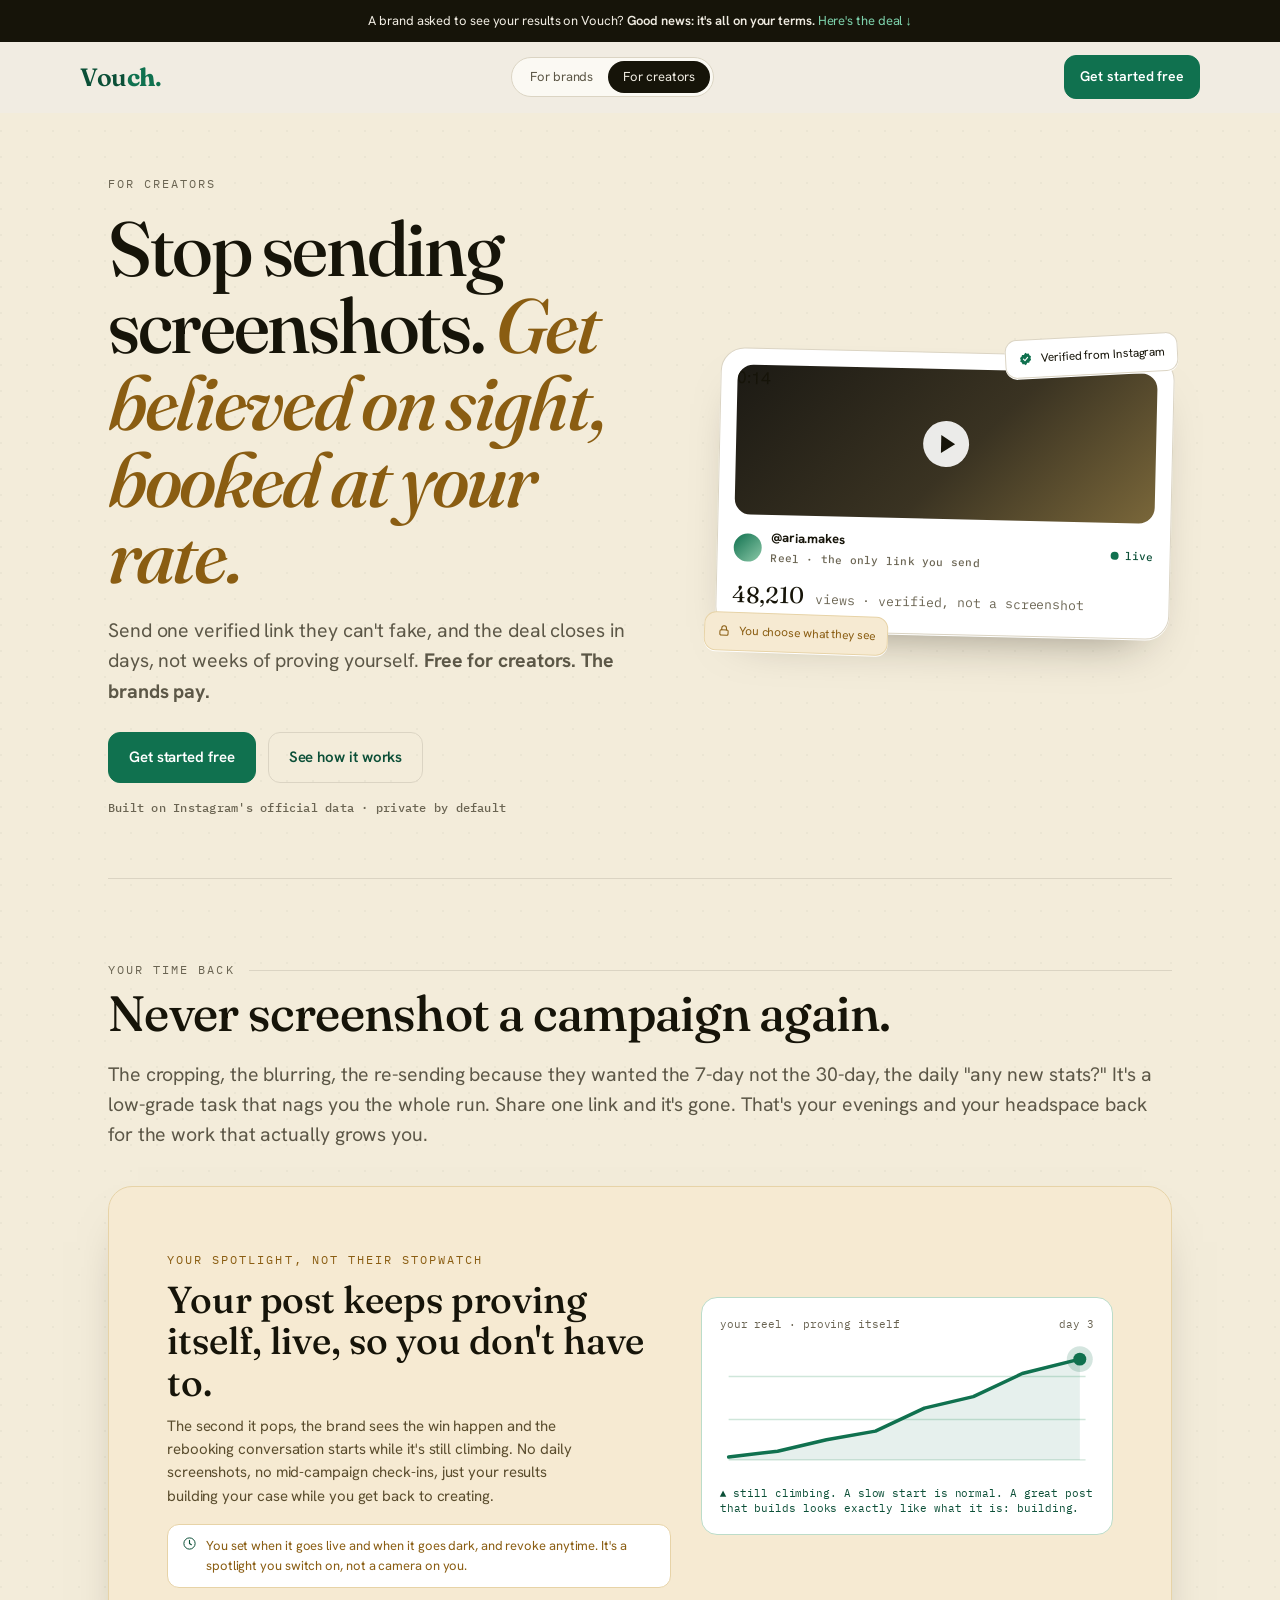
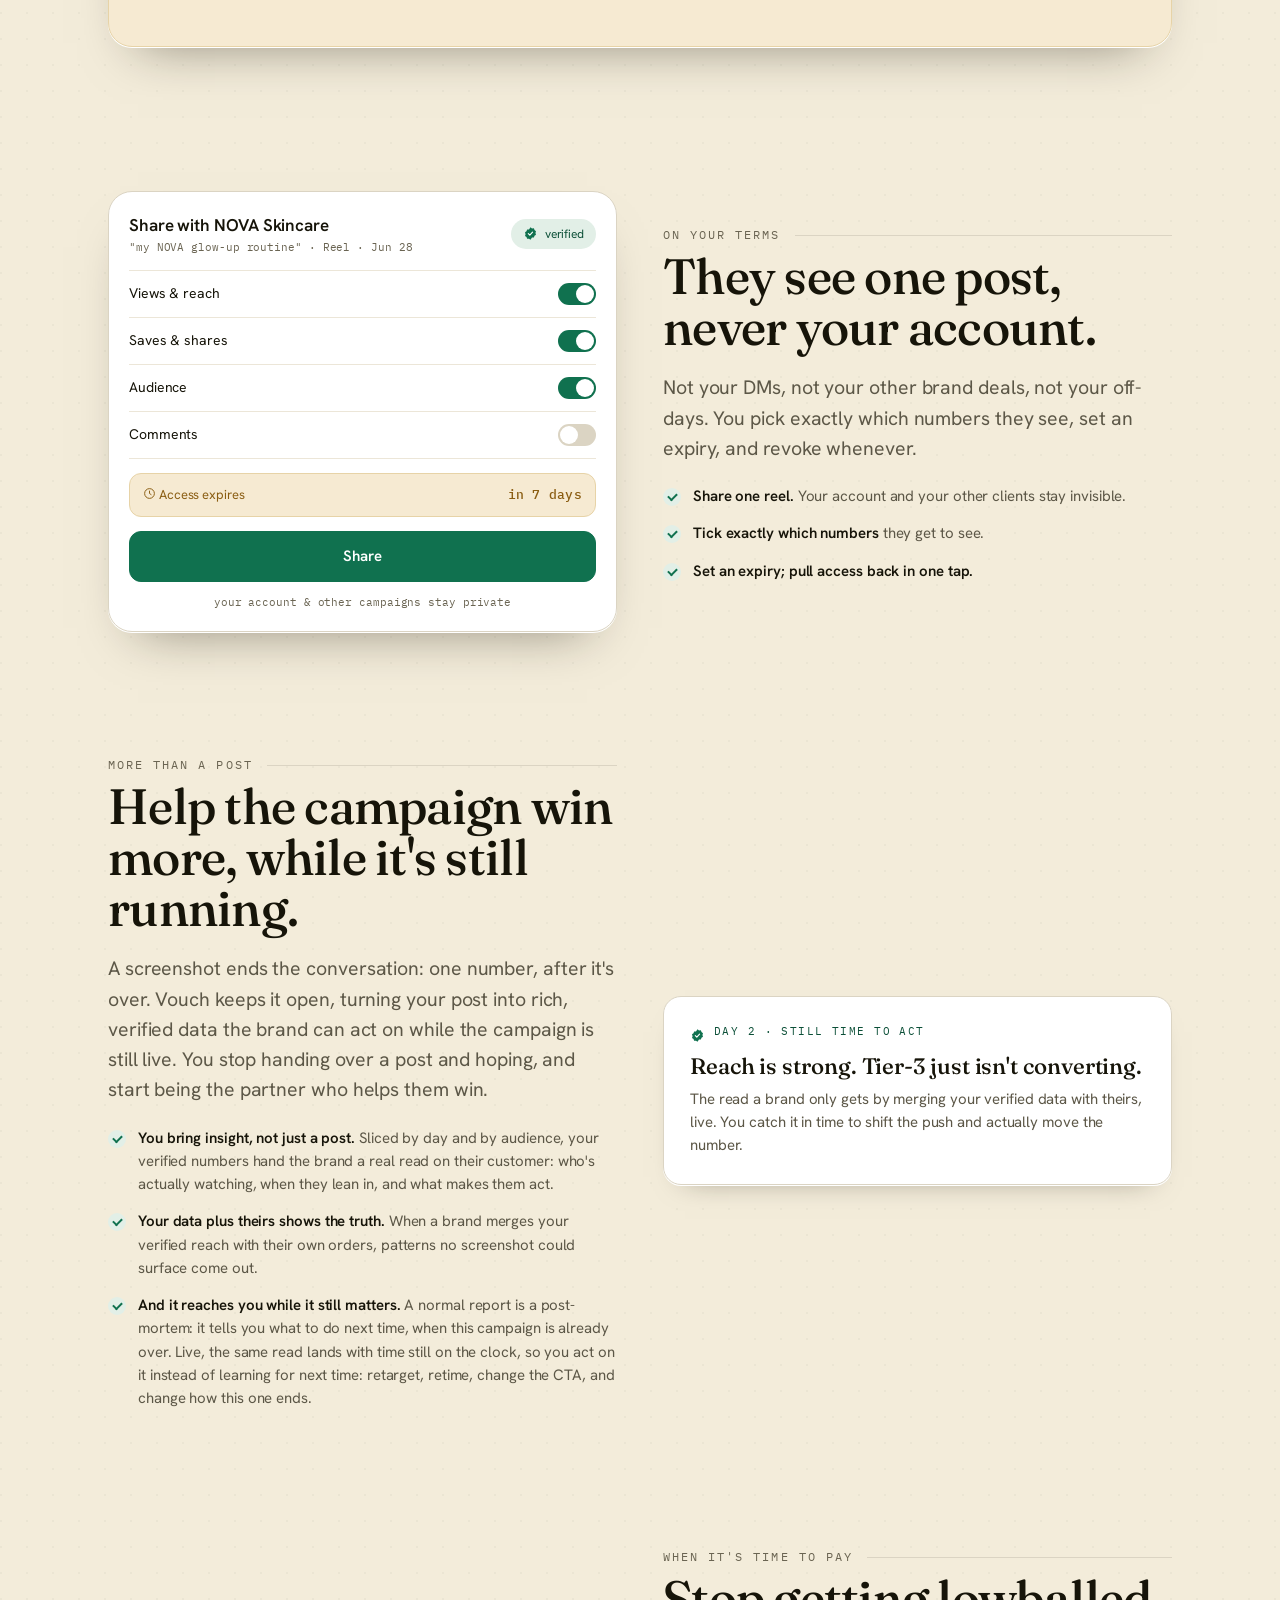
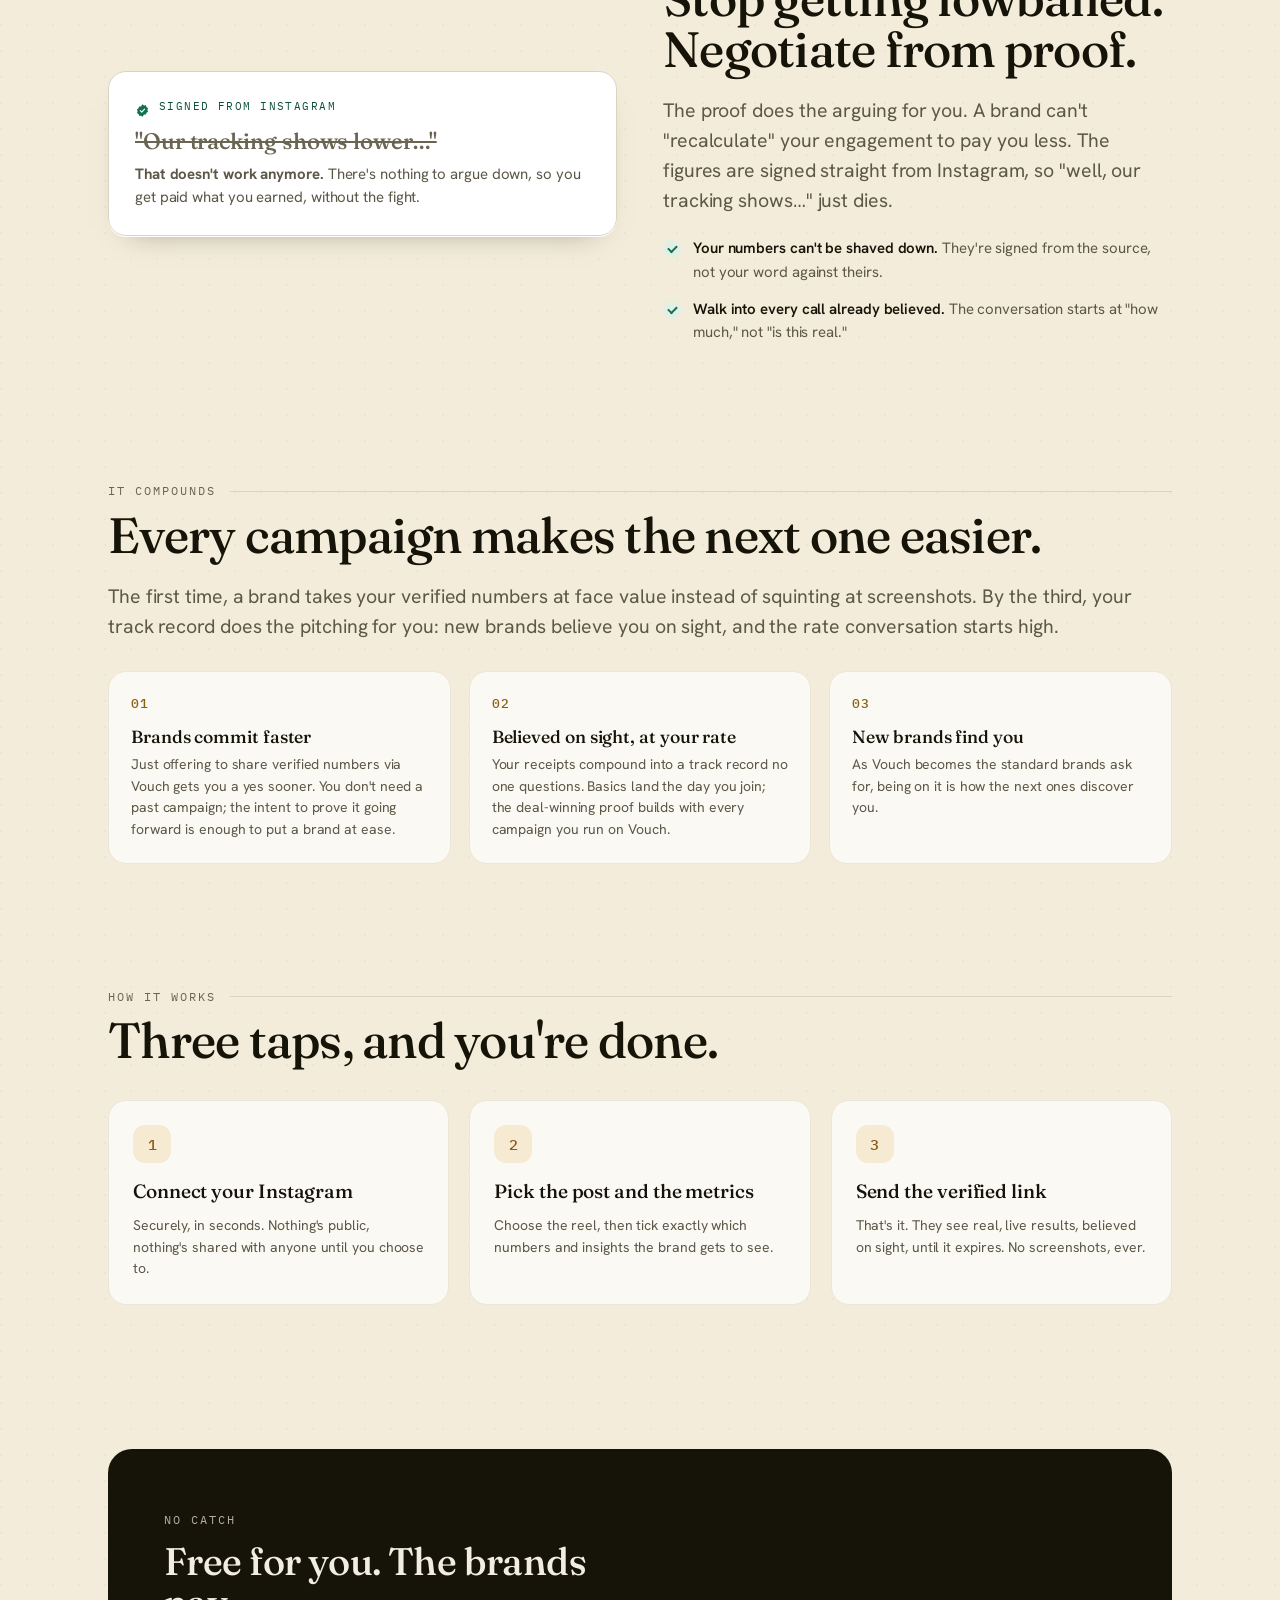
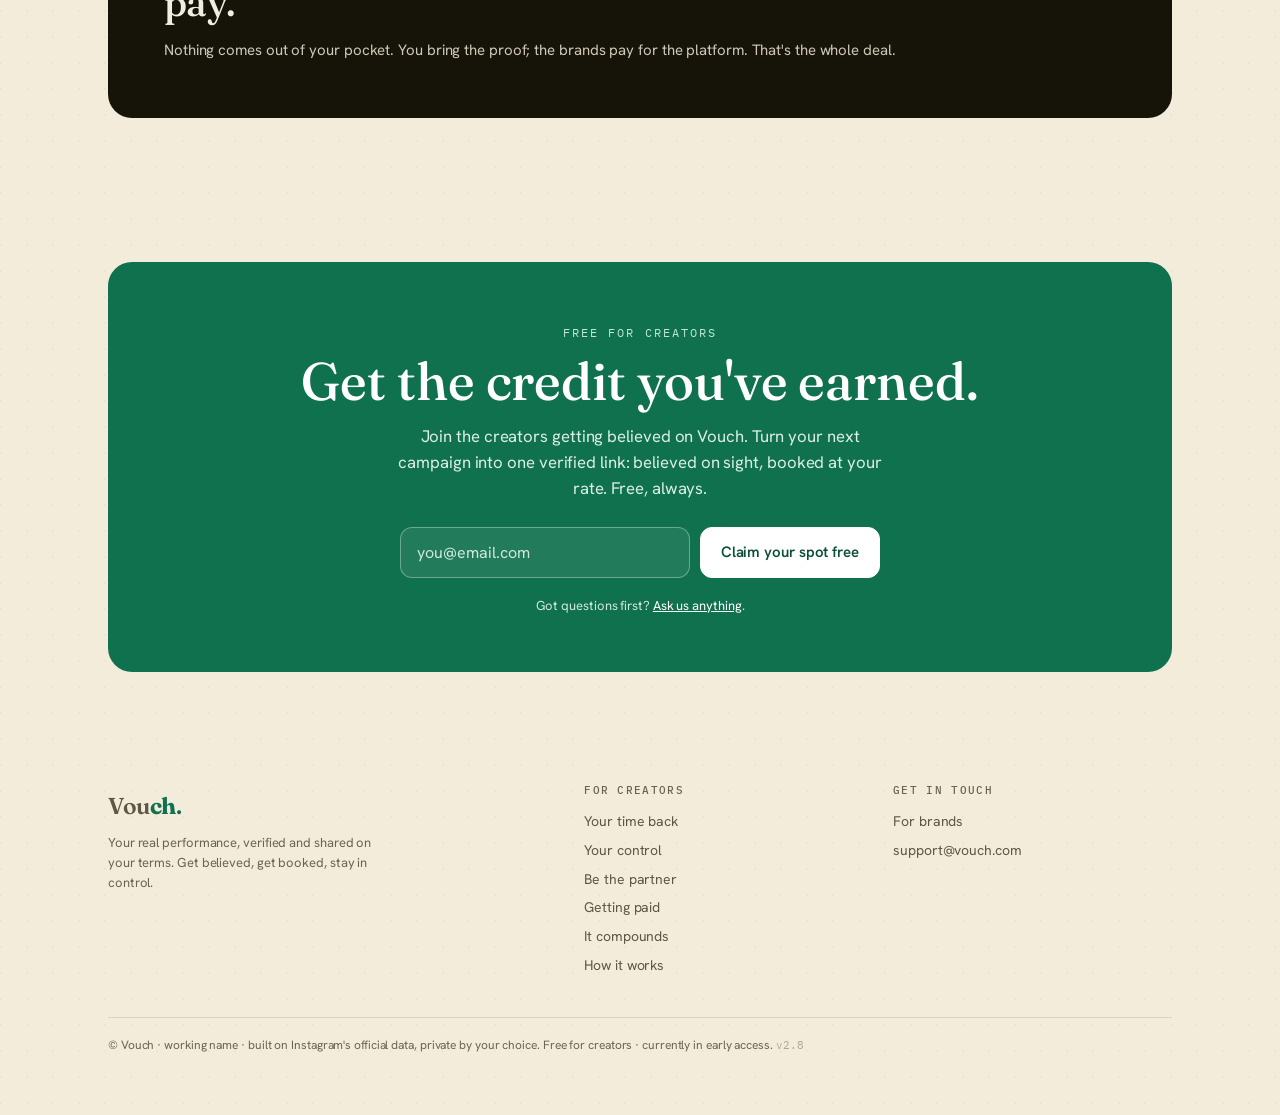
==== commit 85268d5f: "Partner bullets: concrete customer read + real-time significance (v2.8) - Bullet 1: drop 'add-on/par" ====
--- a/creators.html
+++ b/creators.html
@@ -1,5 +1,5 @@
 <!doctype html>
-<!-- Vouch site build v2.7 · 2026-07-01 -->
+<!-- Vouch site build v2.8 · 2026-07-01 -->
 <html lang="en">
 <head>
 <meta charset="utf-8">
@@ -117,9 +117,9 @@
         <h2 class="serif">Help the campaign win more, while it's still running.</h2>
         <p class="lead">A screenshot ends the conversation: one number, after it's over. Vouch keeps it open, turning your post into rich, verified data the brand can act on while the campaign is still live. You stop handing over a post and hoping, and start being the partner who helps them win.</p>
         <ul class="benefits">
-          <li><b>You bring insight, not just a post.</b> Verified numbers, sliced by day and cut by audience, let you hand the brand real customer understanding. The add-on that turns you from a hire into a partner they plan with.</li>
+          <li><b>You bring insight, not just a post.</b> Sliced by day and by audience, your verified numbers hand the brand a real read on their customer: who's actually watching, when they lean in, and what makes them act.</li>
           <li><b>Your data plus theirs shows the truth.</b> When a brand merges your verified reach with their own orders, patterns no screenshot could surface come out.</li>
-          <li><b>And it lands in time to act on.</b> That read used to reach you weeks late, campaign long over. Now you catch it live, retarget, retime, tweak the CTA, and move the number. You always wanted to help them win; now you can.</li>
+          <li><b>And it reaches you while it still matters.</b> A normal report is a post-mortem: it tells you what to do next time, when this campaign is already over. Live, the same read lands with time still on the clock, so you act on it instead of learning for next time: retarget, retime, change the CTA, and change how this one ends.</li>
         </ul>
       </div>
       <div class="vpill">
@@ -217,7 +217,7 @@
         <a data-mail data-contact></a>
       </div>
     </div>
-    <div class="foot-base">© Vouch · working name · built on Instagram's official data, private by your choice. Free for creators · currently in early access. <span class="ver">v2.7</span></div>
+    <div class="foot-base">© Vouch · working name · built on Instagram's official data, private by your choice. Free for creators · currently in early access. <span class="ver">v2.8</span></div>
   </footer>
 
 </div>
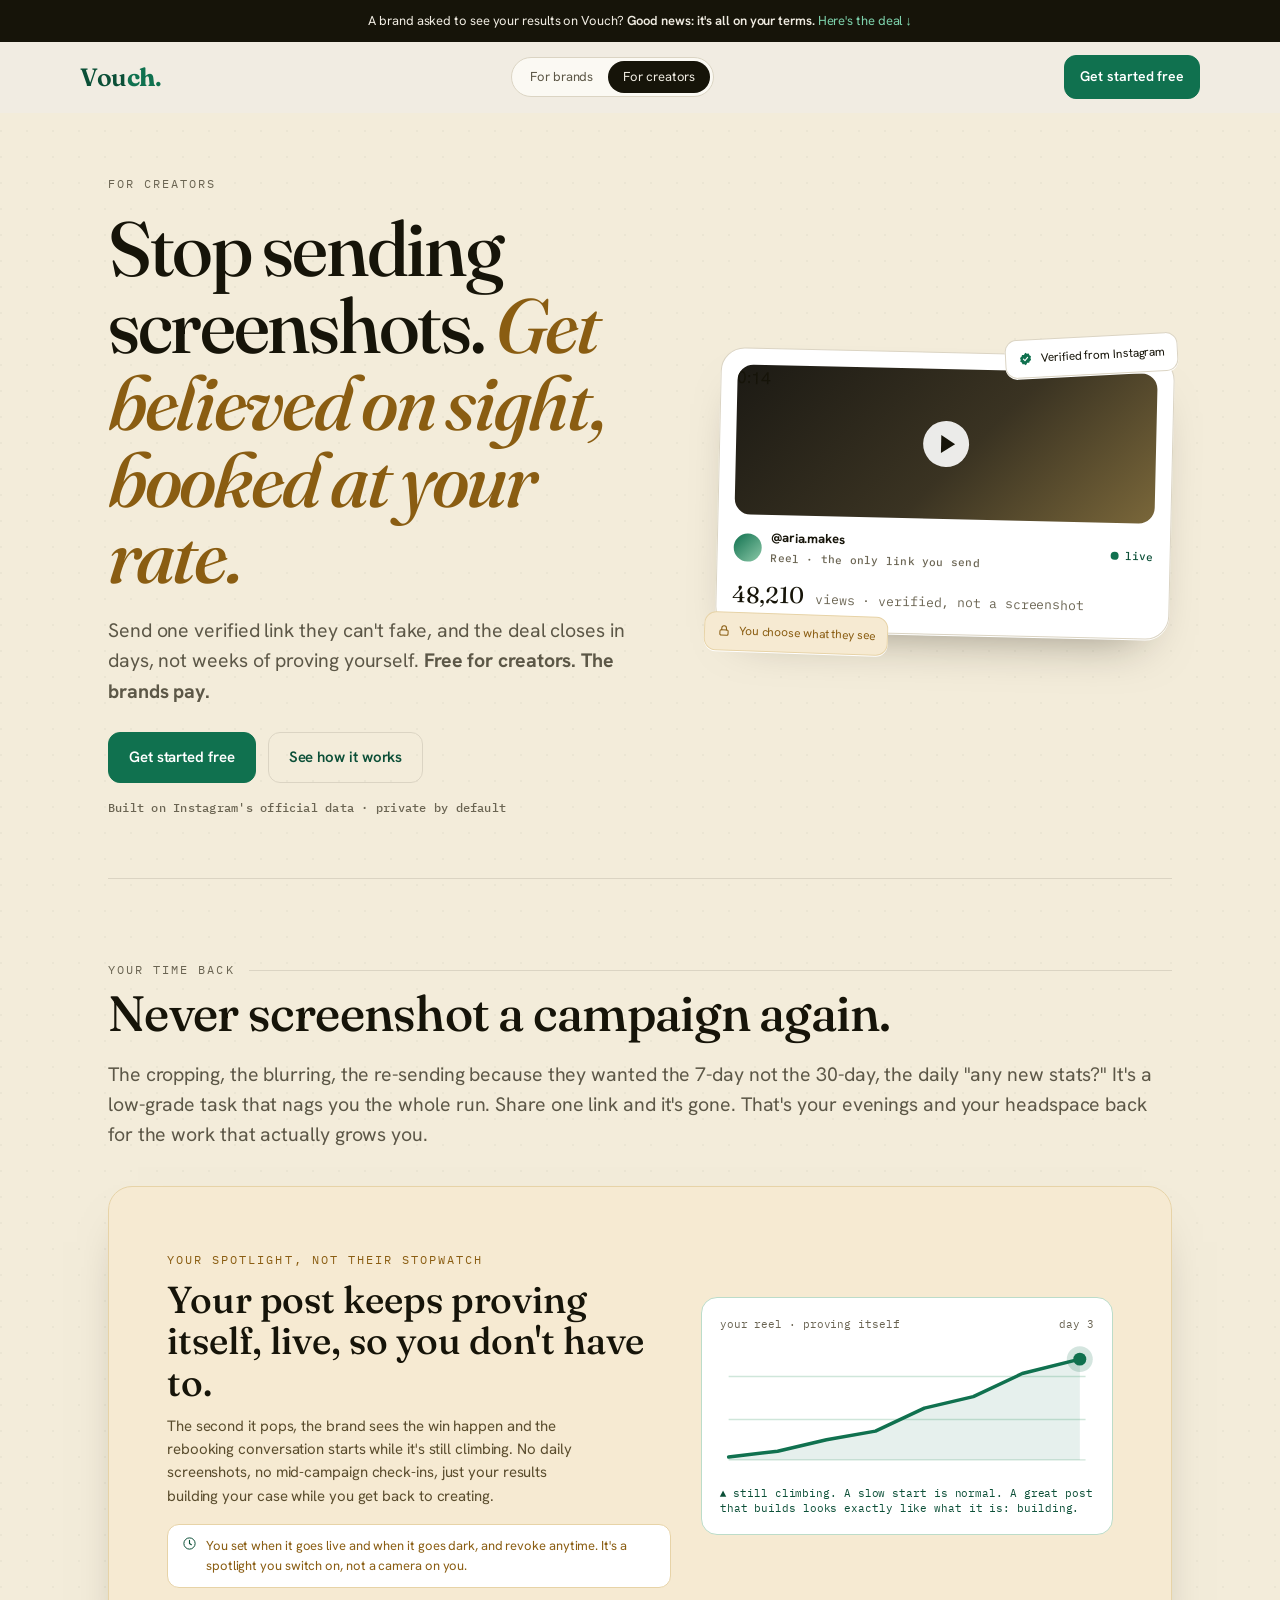
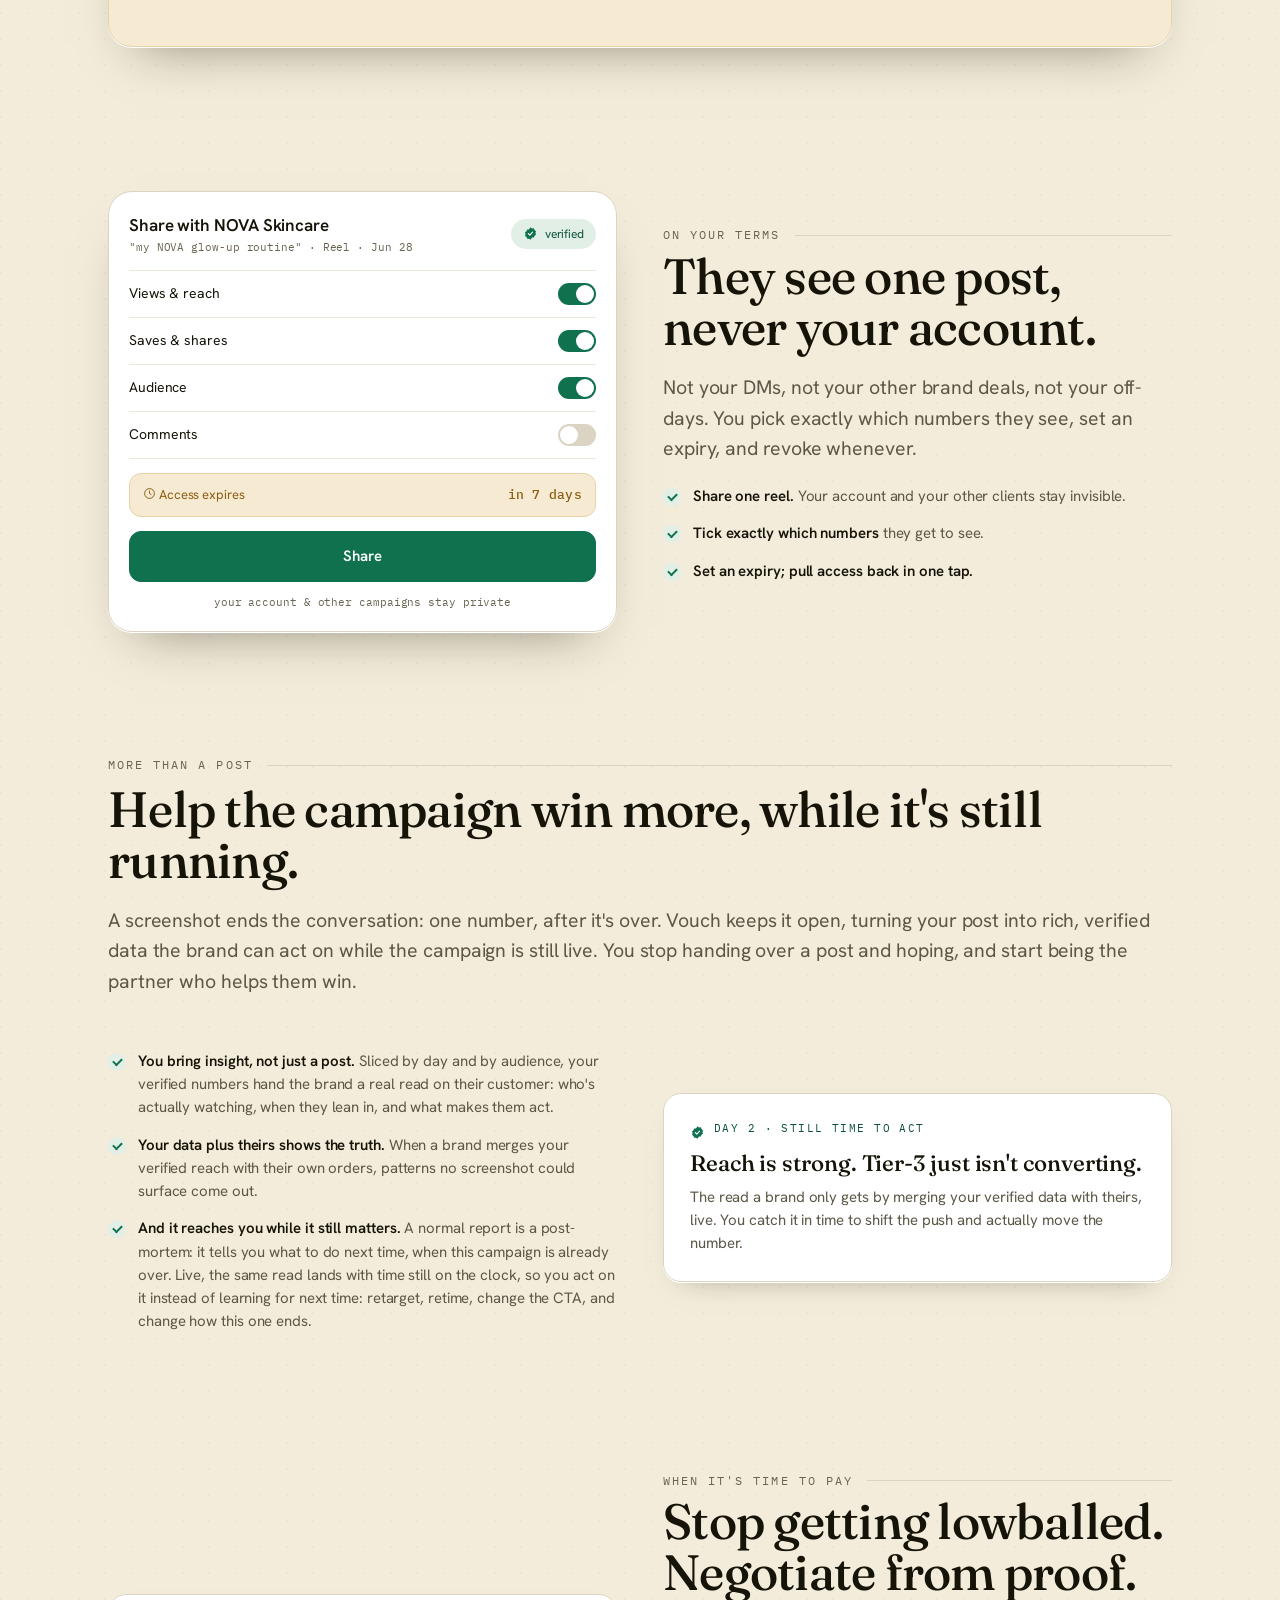
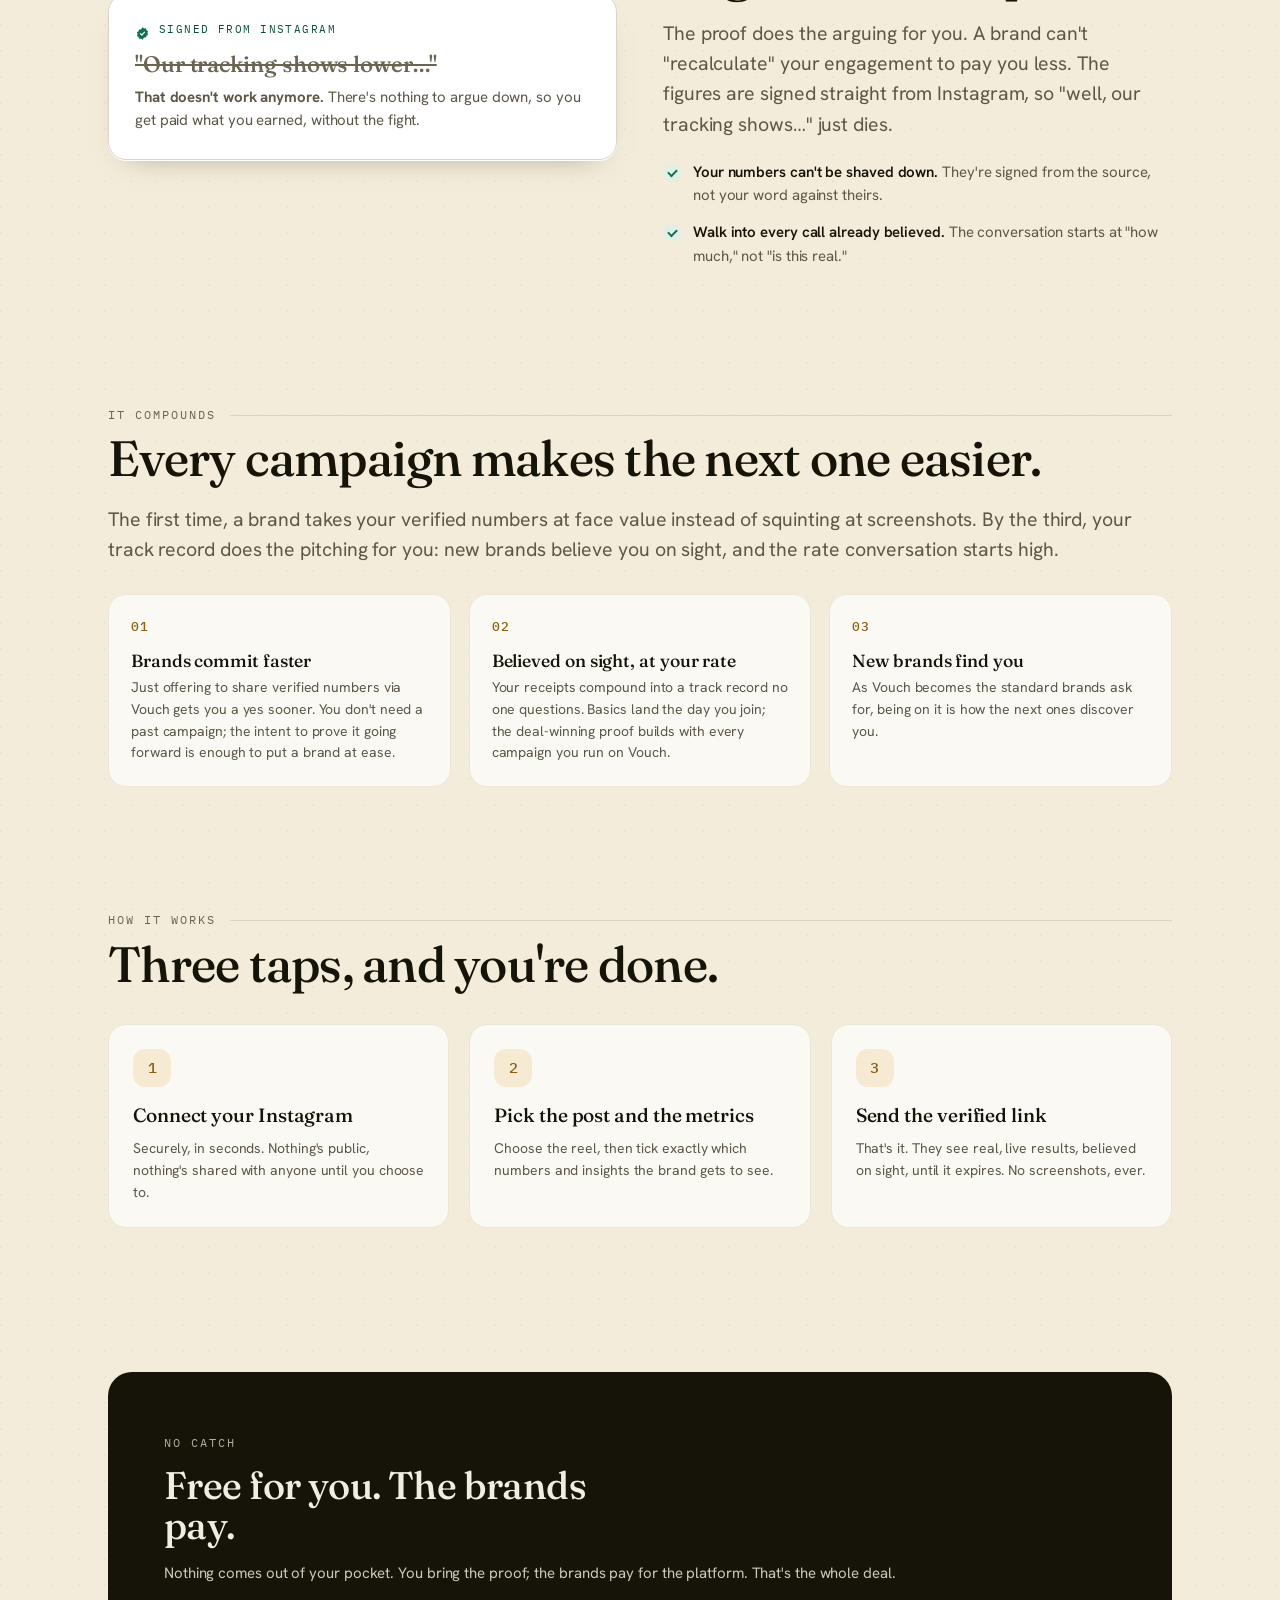
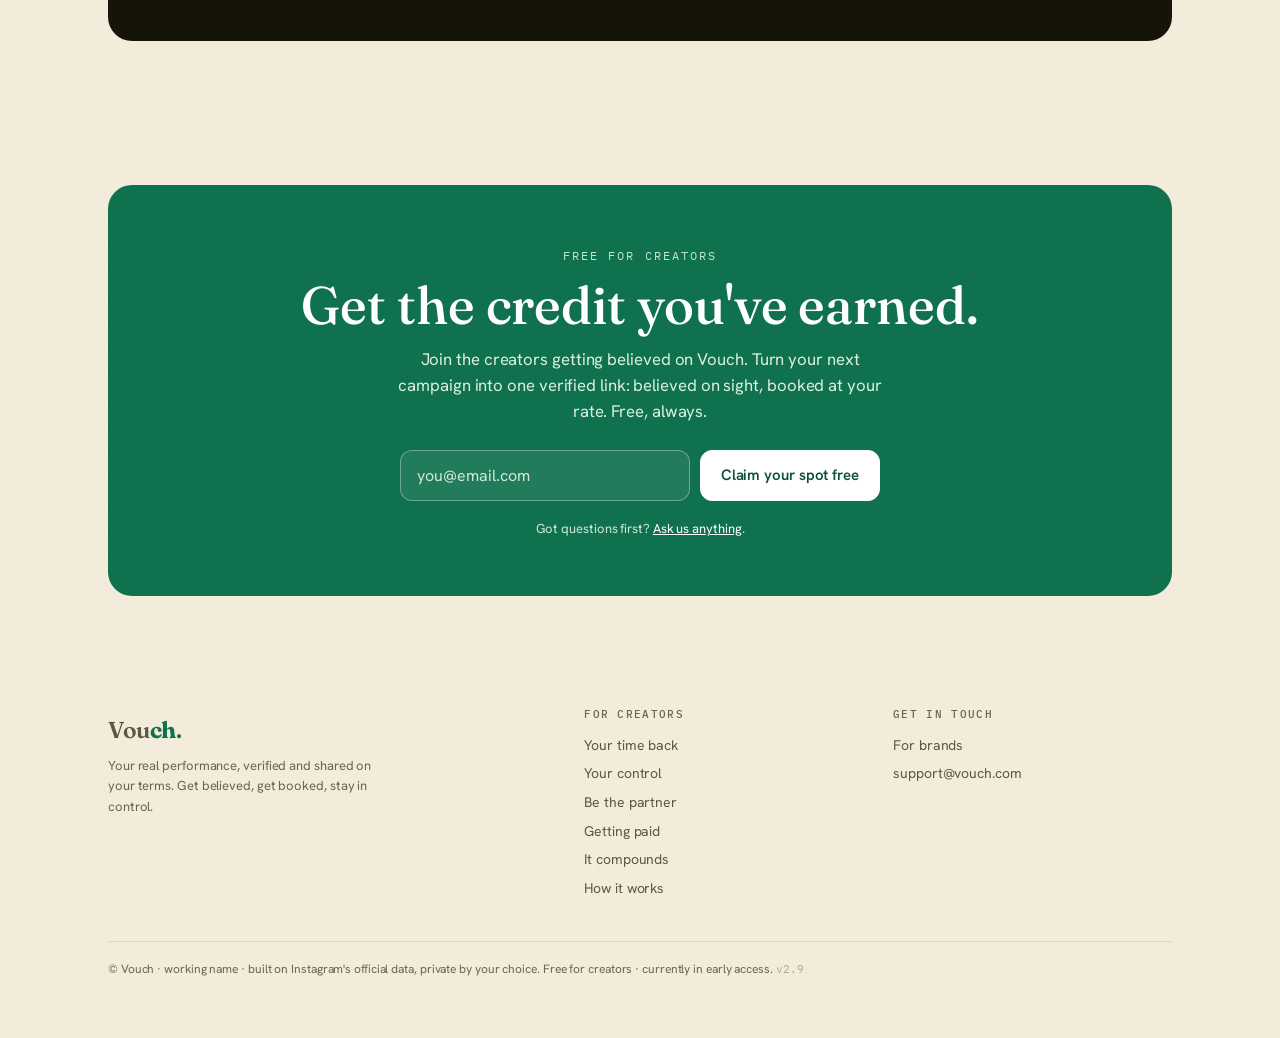
==== commit 5551c0cd: "Partner section: full-width heading + subtext, bullets/card in split below (v2.9) - Pull eyebrow/h2/" ====
--- a/creators.html
+++ b/creators.html
@@ -1,5 +1,5 @@
 <!doctype html>
-<!-- Vouch site build v2.8 · 2026-07-01 -->
+<!-- Vouch site build v2.9 · 2026-07-01 -->
 <html lang="en">
 <head>
 <meta charset="utf-8">
@@ -111,11 +111,11 @@
 
   <!-- 3. PARTNER: rich data -> merged insight -> in-time feedback loop to deliver -->
   <section id="partner">
-    <div class="split">
+    <div class="eyebrow-row"><span class="kicker">More than a post</span><span class="ln"></span></div>
+    <h2 class="serif">Help the campaign win more, while it's still running.</h2>
+    <p class="lead wide">A screenshot ends the conversation: one number, after it's over. Vouch keeps it open, turning your post into rich, verified data the brand can act on while the campaign is still live. You stop handing over a post and hoping, and start being the partner who helps them win.</p>
+    <div class="split" style="margin-top:32px">
       <div class="txt">
-        <div class="eyebrow-row"><span class="kicker">More than a post</span><span class="ln"></span></div>
-        <h2 class="serif">Help the campaign win more, while it's still running.</h2>
-        <p class="lead">A screenshot ends the conversation: one number, after it's over. Vouch keeps it open, turning your post into rich, verified data the brand can act on while the campaign is still live. You stop handing over a post and hoping, and start being the partner who helps them win.</p>
         <ul class="benefits">
           <li><b>You bring insight, not just a post.</b> Sliced by day and by audience, your verified numbers hand the brand a real read on their customer: who's actually watching, when they lean in, and what makes them act.</li>
           <li><b>Your data plus theirs shows the truth.</b> When a brand merges your verified reach with their own orders, patterns no screenshot could surface come out.</li>
@@ -217,7 +217,7 @@
         <a data-mail data-contact></a>
       </div>
     </div>
-    <div class="foot-base">© Vouch · working name · built on Instagram's official data, private by your choice. Free for creators · currently in early access. <span class="ver">v2.8</span></div>
+    <div class="foot-base">© Vouch · working name · built on Instagram's official data, private by your choice. Free for creators · currently in early access. <span class="ver">v2.9</span></div>
   </footer>
 
 </div>
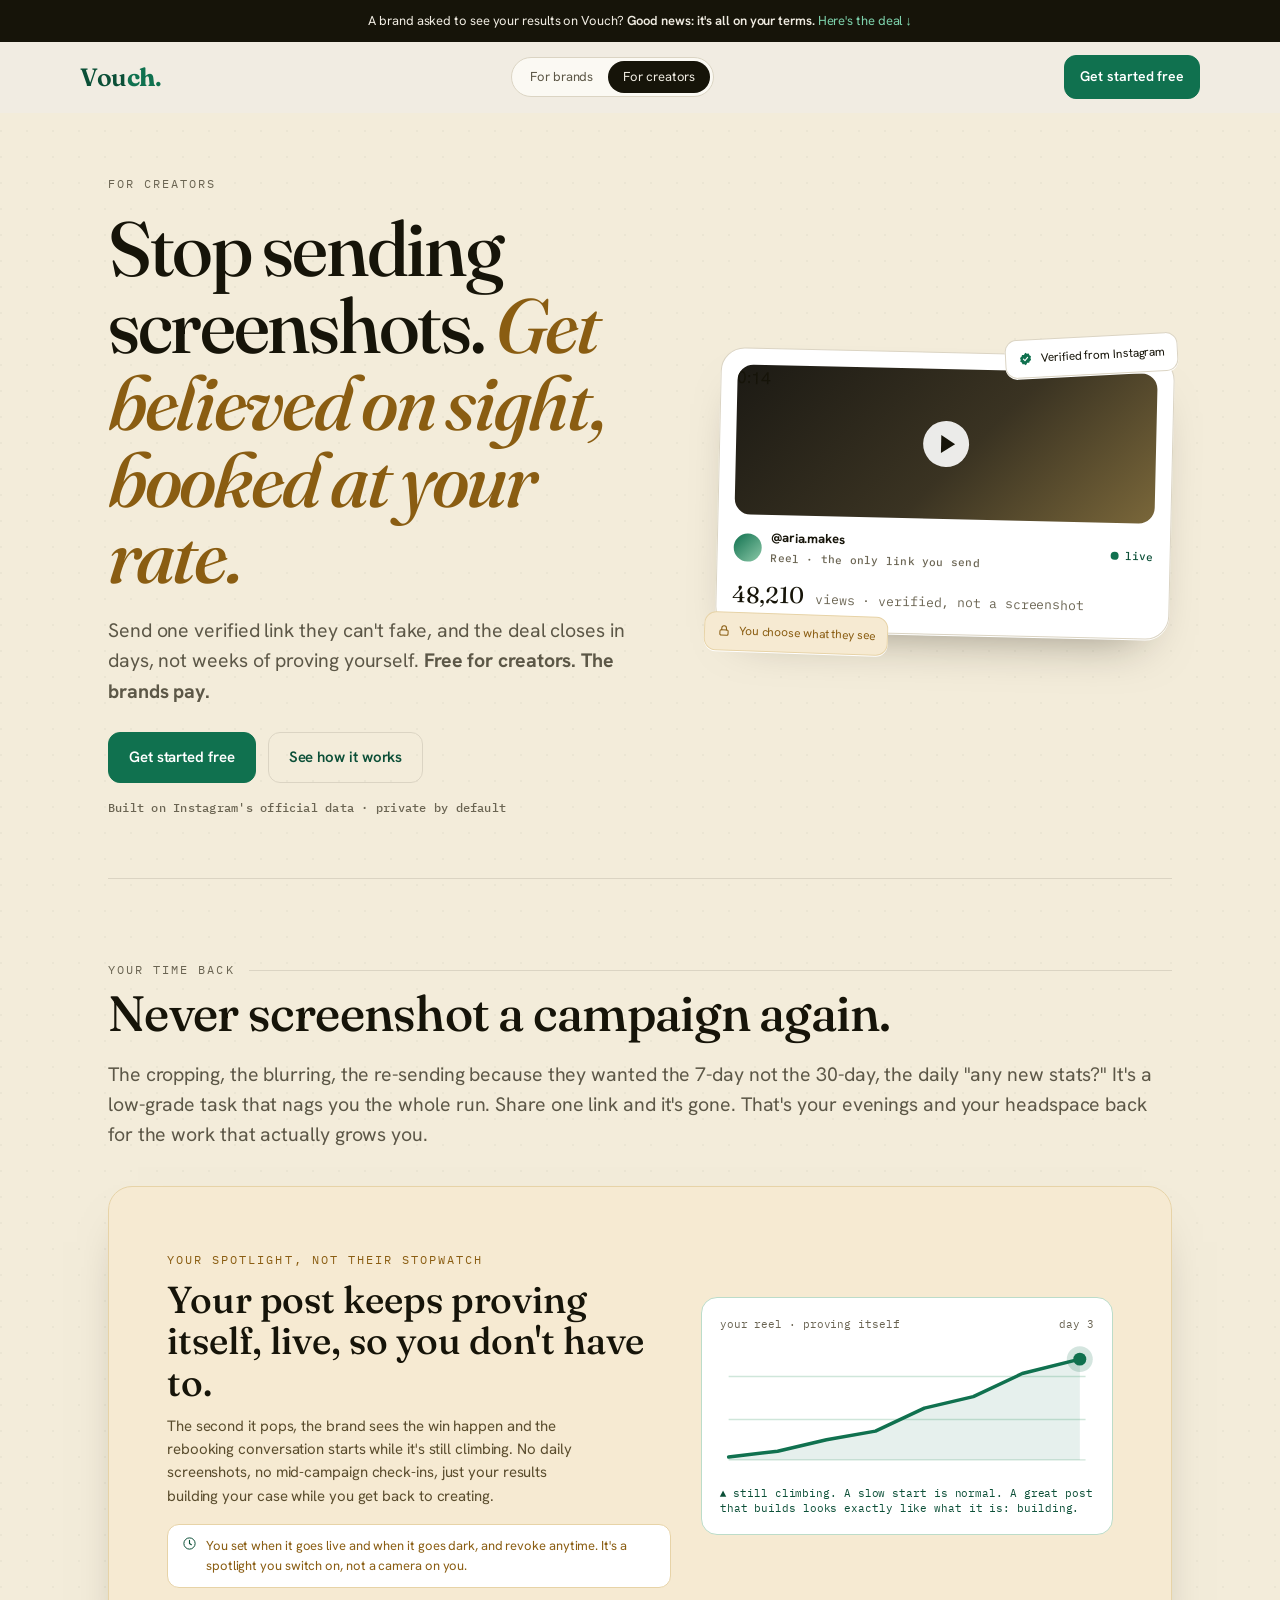
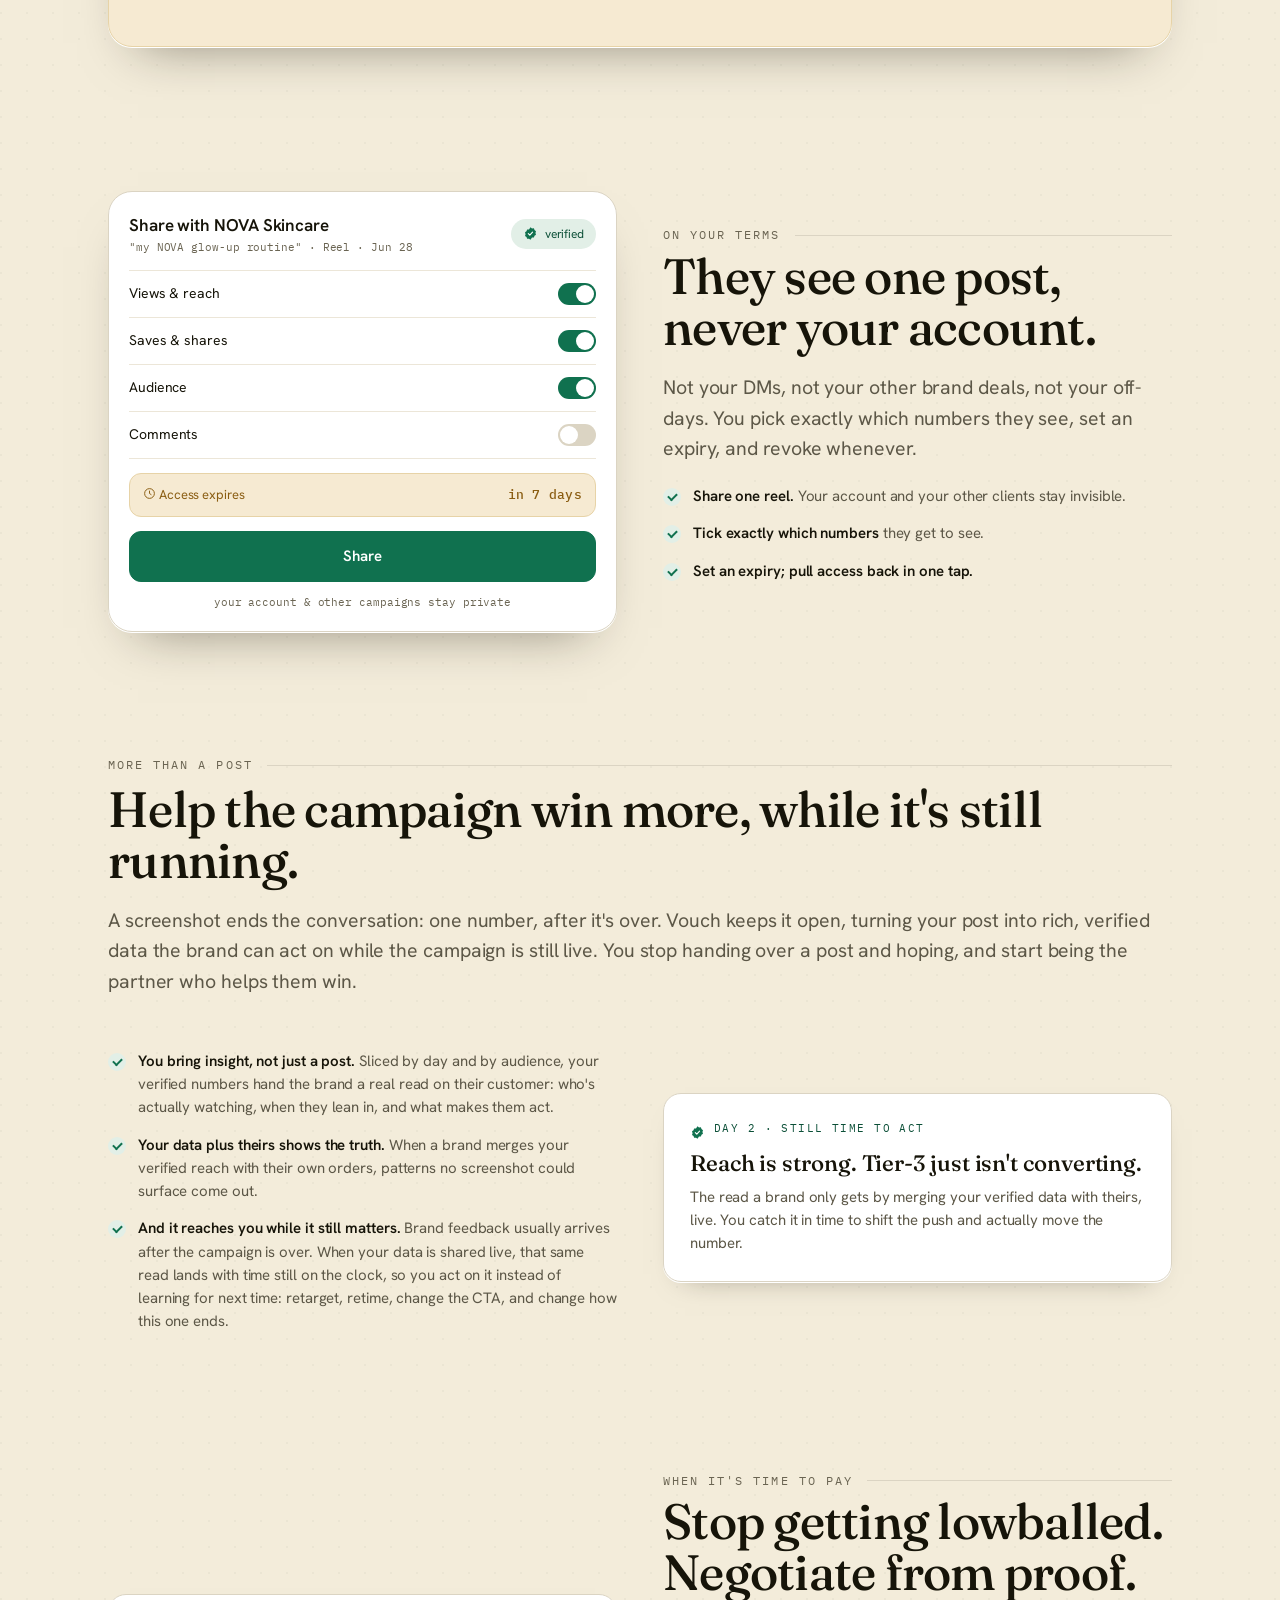
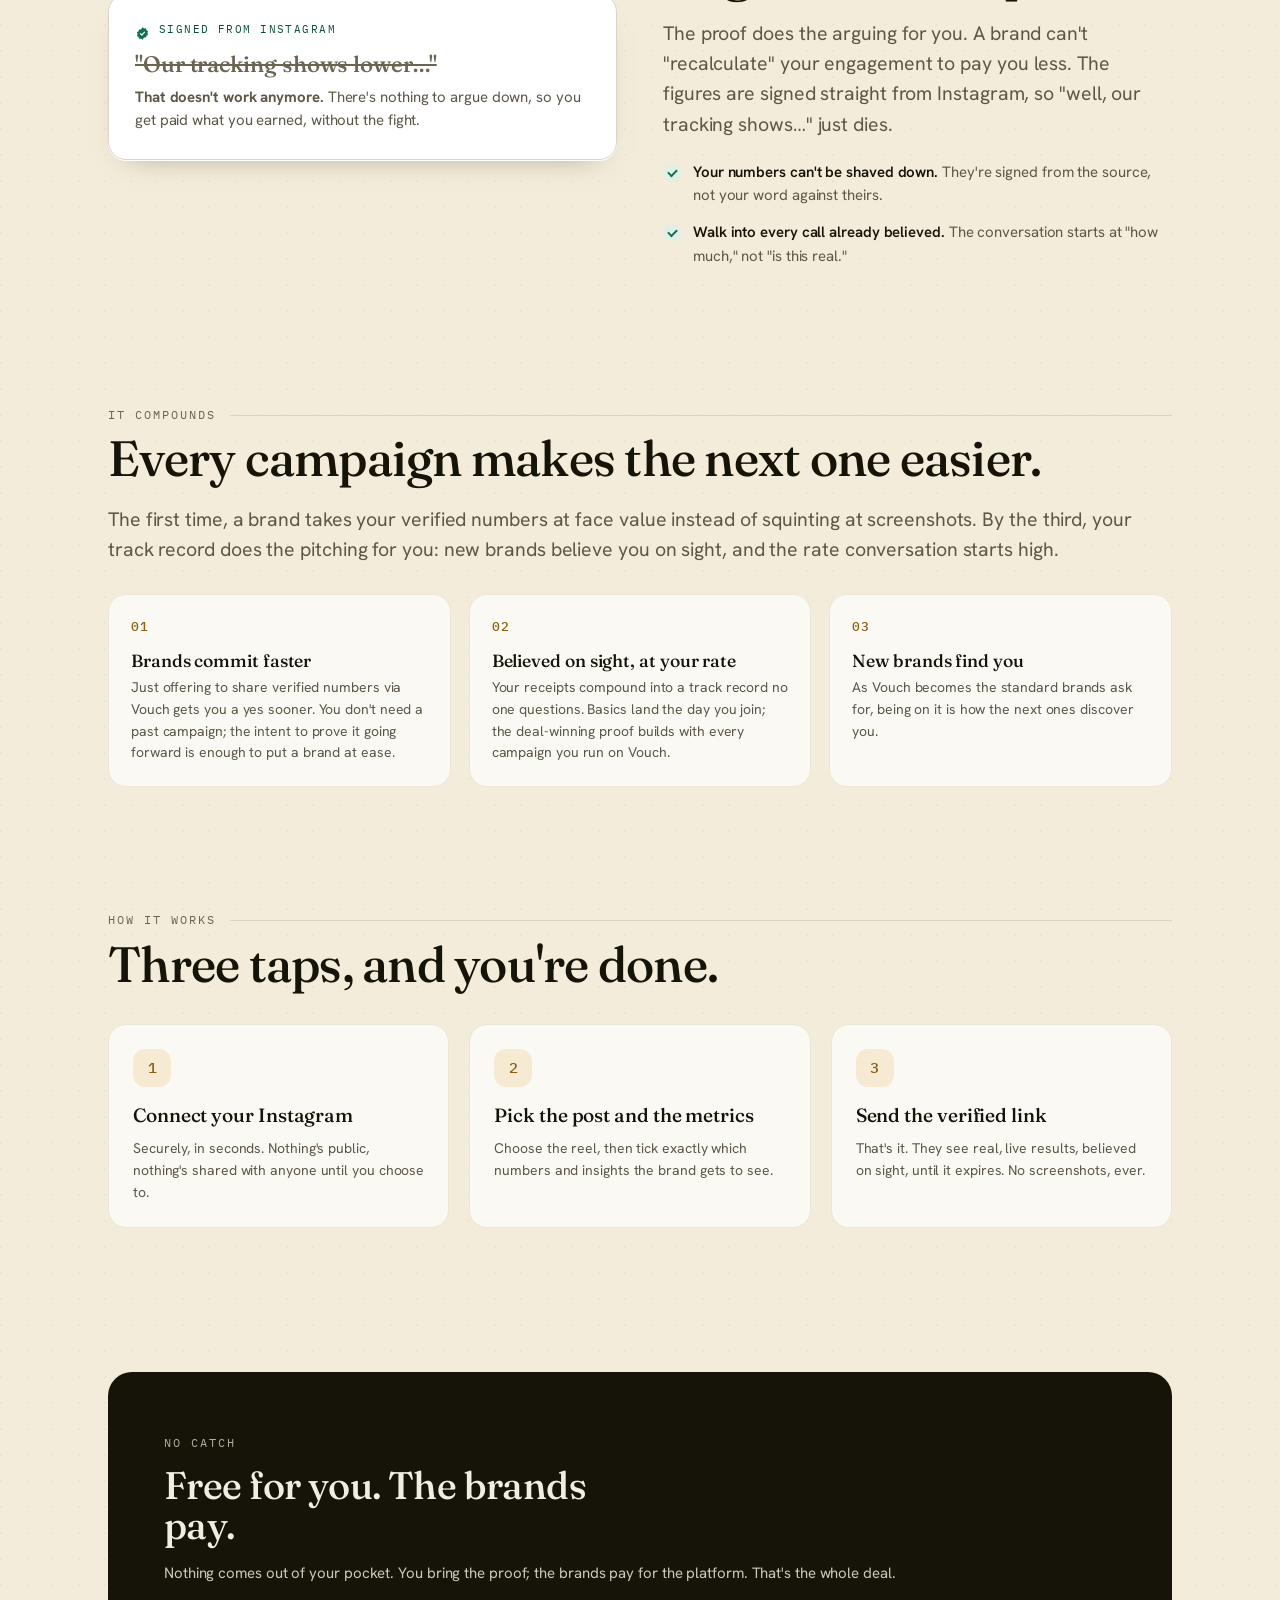
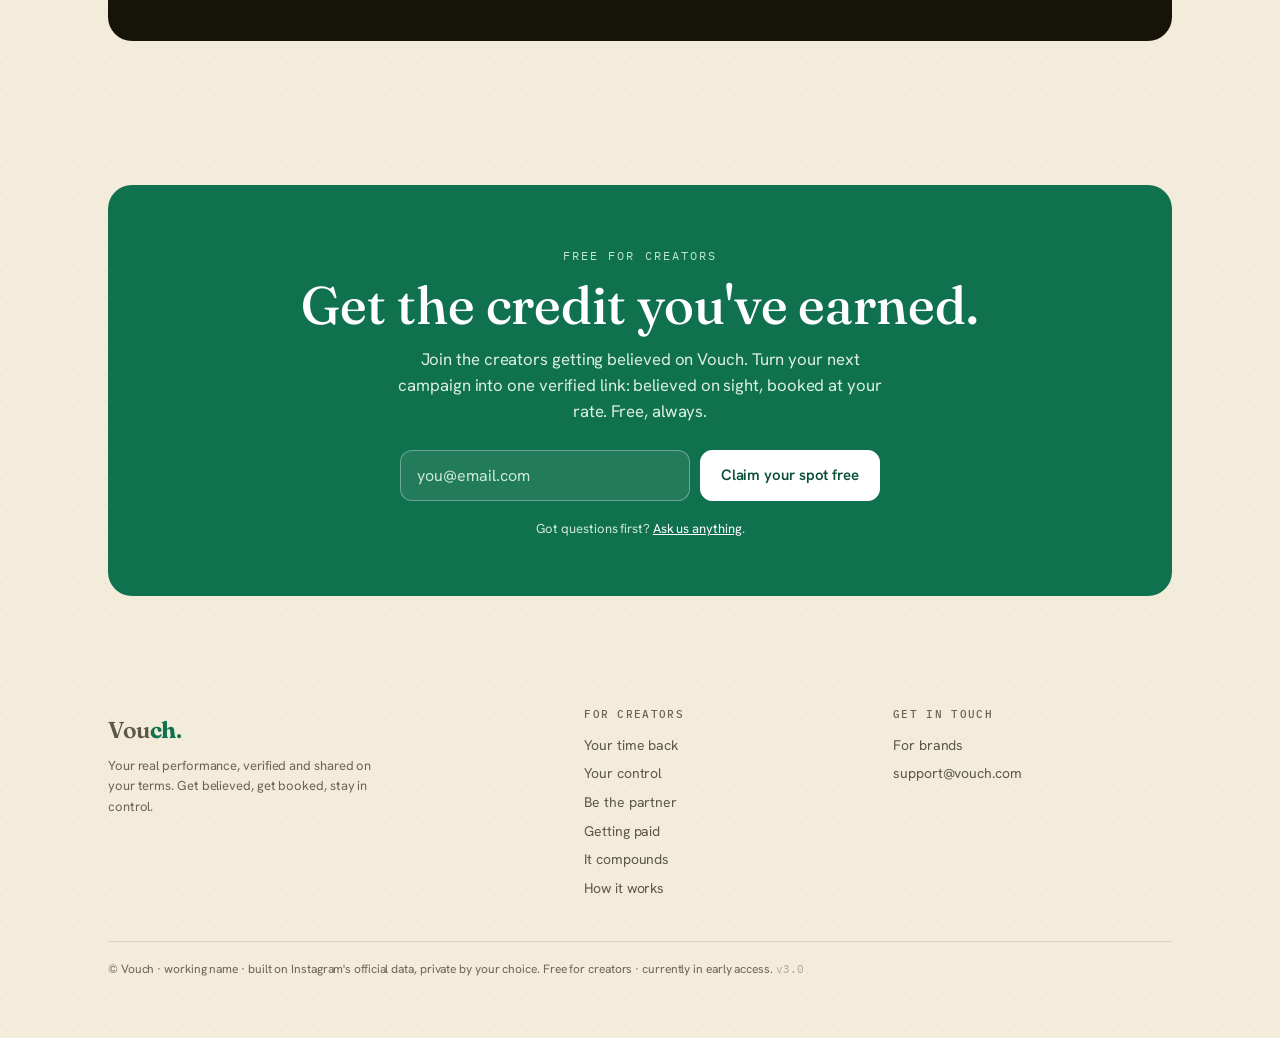
==== commit 1abf0bd8: "Partner bullet 3: reframe on brand-feedback timing (v3.0) - 'A normal report is a post-mortem...' ->" ====
--- a/creators.html
+++ b/creators.html
@@ -1,5 +1,5 @@
 <!doctype html>
-<!-- Vouch site build v2.9 · 2026-07-01 -->
+<!-- Vouch site build v3.0 · 2026-07-01 -->
 <html lang="en">
 <head>
 <meta charset="utf-8">
@@ -119,7 +119,7 @@
         <ul class="benefits">
           <li><b>You bring insight, not just a post.</b> Sliced by day and by audience, your verified numbers hand the brand a real read on their customer: who's actually watching, when they lean in, and what makes them act.</li>
           <li><b>Your data plus theirs shows the truth.</b> When a brand merges your verified reach with their own orders, patterns no screenshot could surface come out.</li>
-          <li><b>And it reaches you while it still matters.</b> A normal report is a post-mortem: it tells you what to do next time, when this campaign is already over. Live, the same read lands with time still on the clock, so you act on it instead of learning for next time: retarget, retime, change the CTA, and change how this one ends.</li>
+          <li><b>And it reaches you while it still matters.</b> Brand feedback usually arrives after the campaign is over. When your data is shared live, that same read lands with time still on the clock, so you act on it instead of learning for next time: retarget, retime, change the CTA, and change how this one ends.</li>
         </ul>
       </div>
       <div class="vpill">
@@ -217,7 +217,7 @@
         <a data-mail data-contact></a>
       </div>
     </div>
-    <div class="foot-base">© Vouch · working name · built on Instagram's official data, private by your choice. Free for creators · currently in early access. <span class="ver">v2.9</span></div>
+    <div class="foot-base">© Vouch · working name · built on Instagram's official data, private by your choice. Free for creators · currently in early access. <span class="ver">v3.0</span></div>
   </footer>
 
 </div>
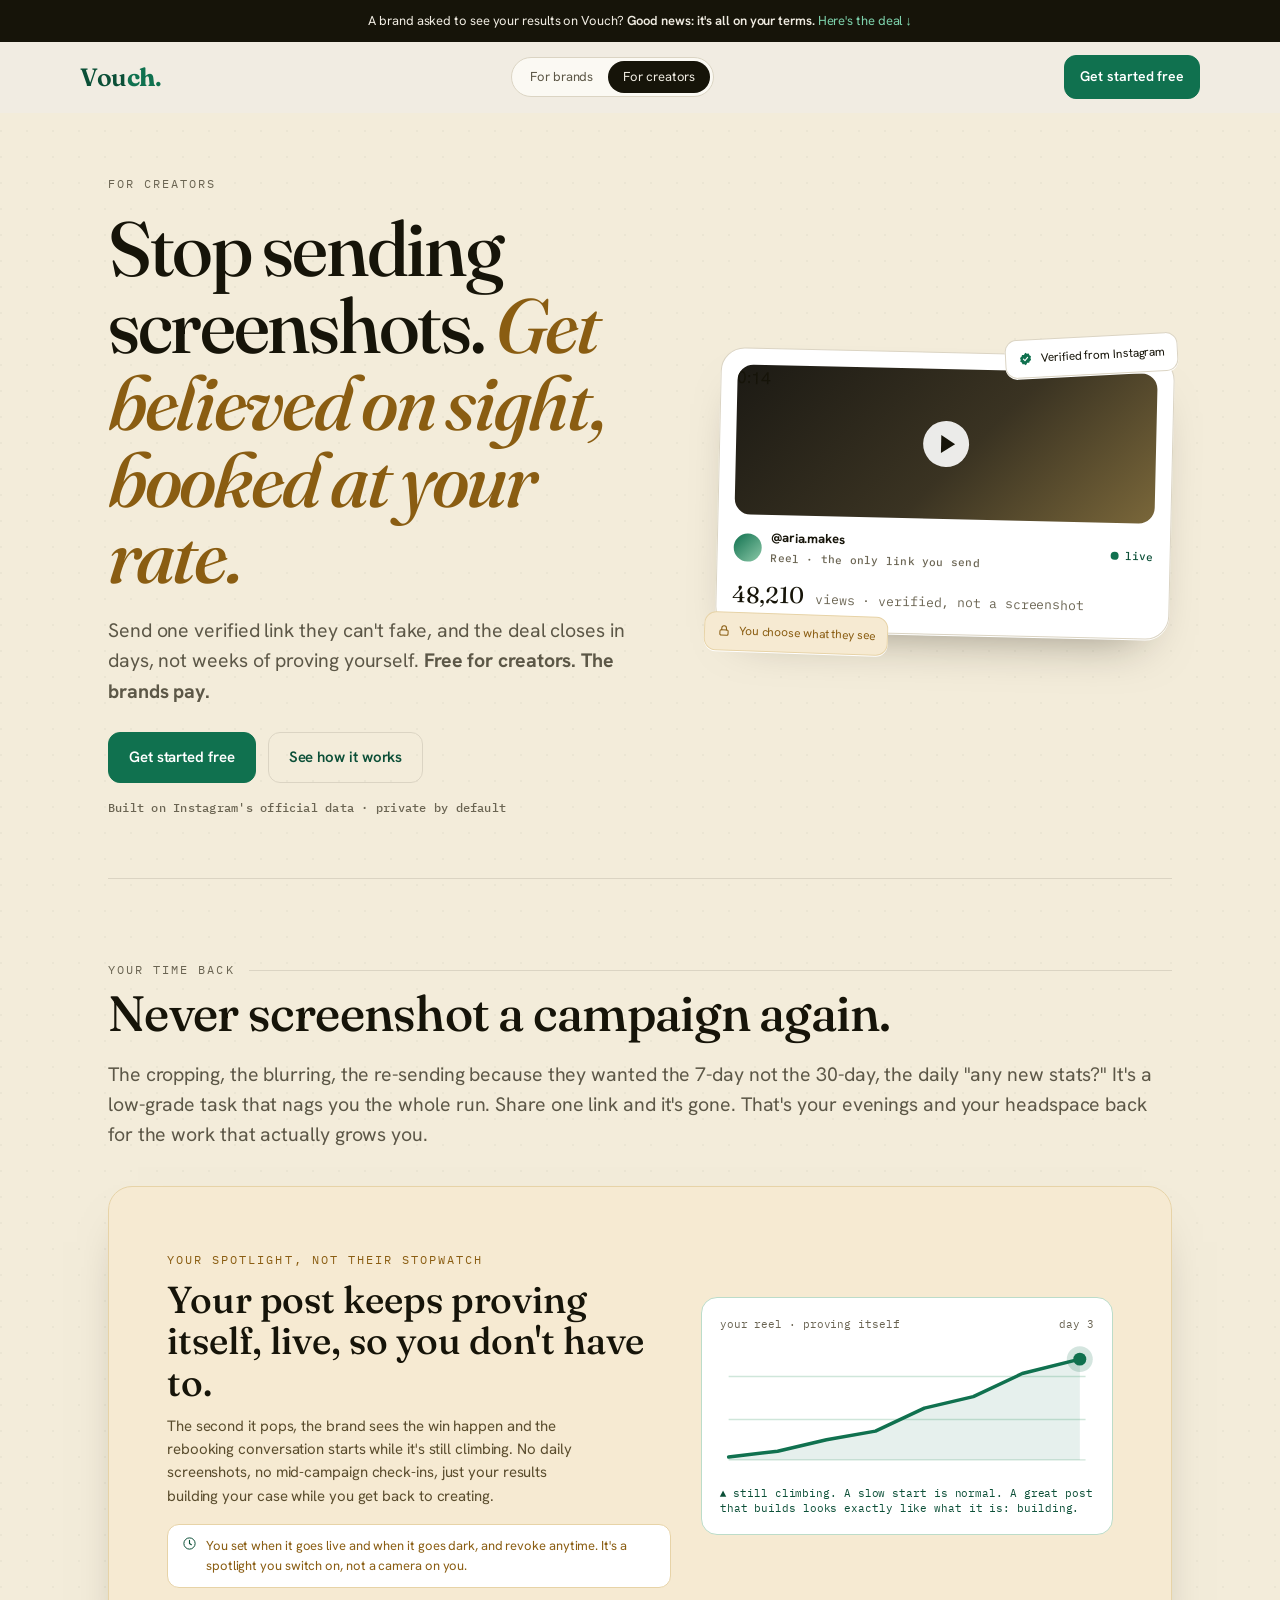
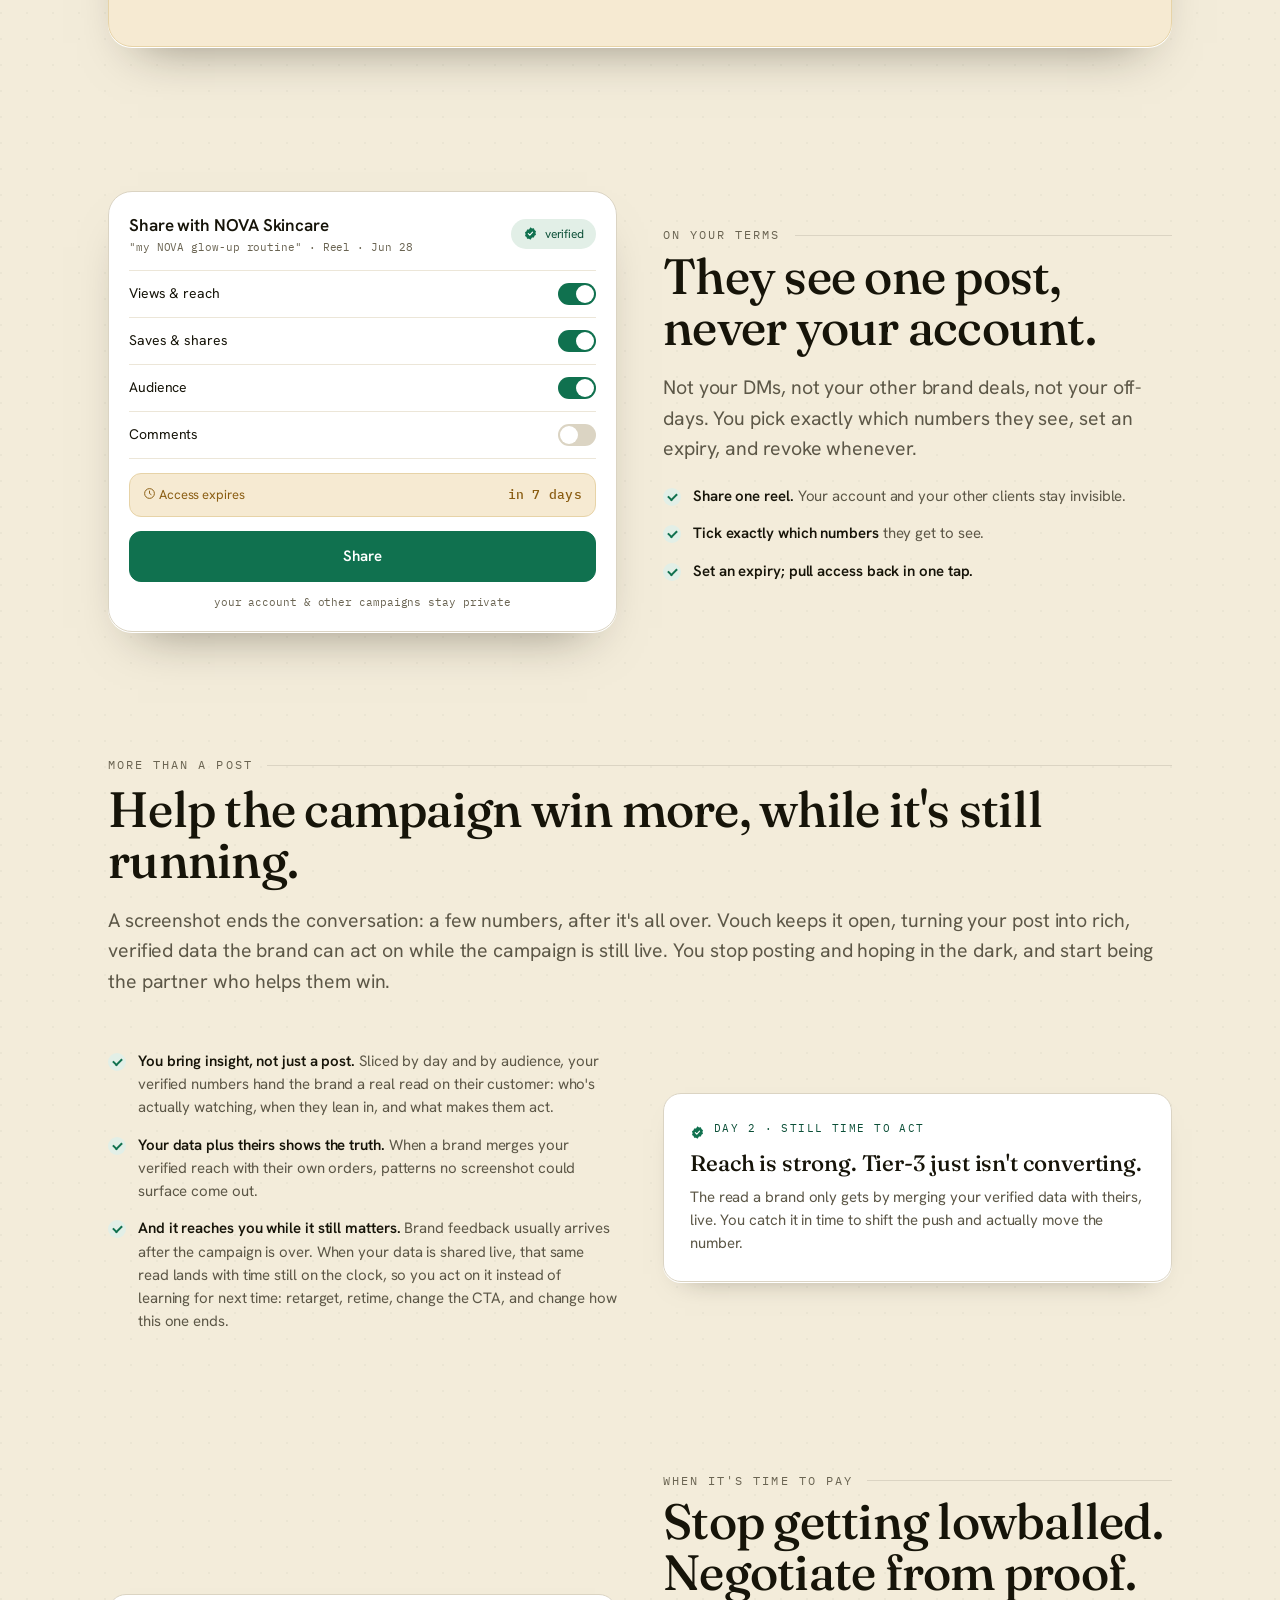
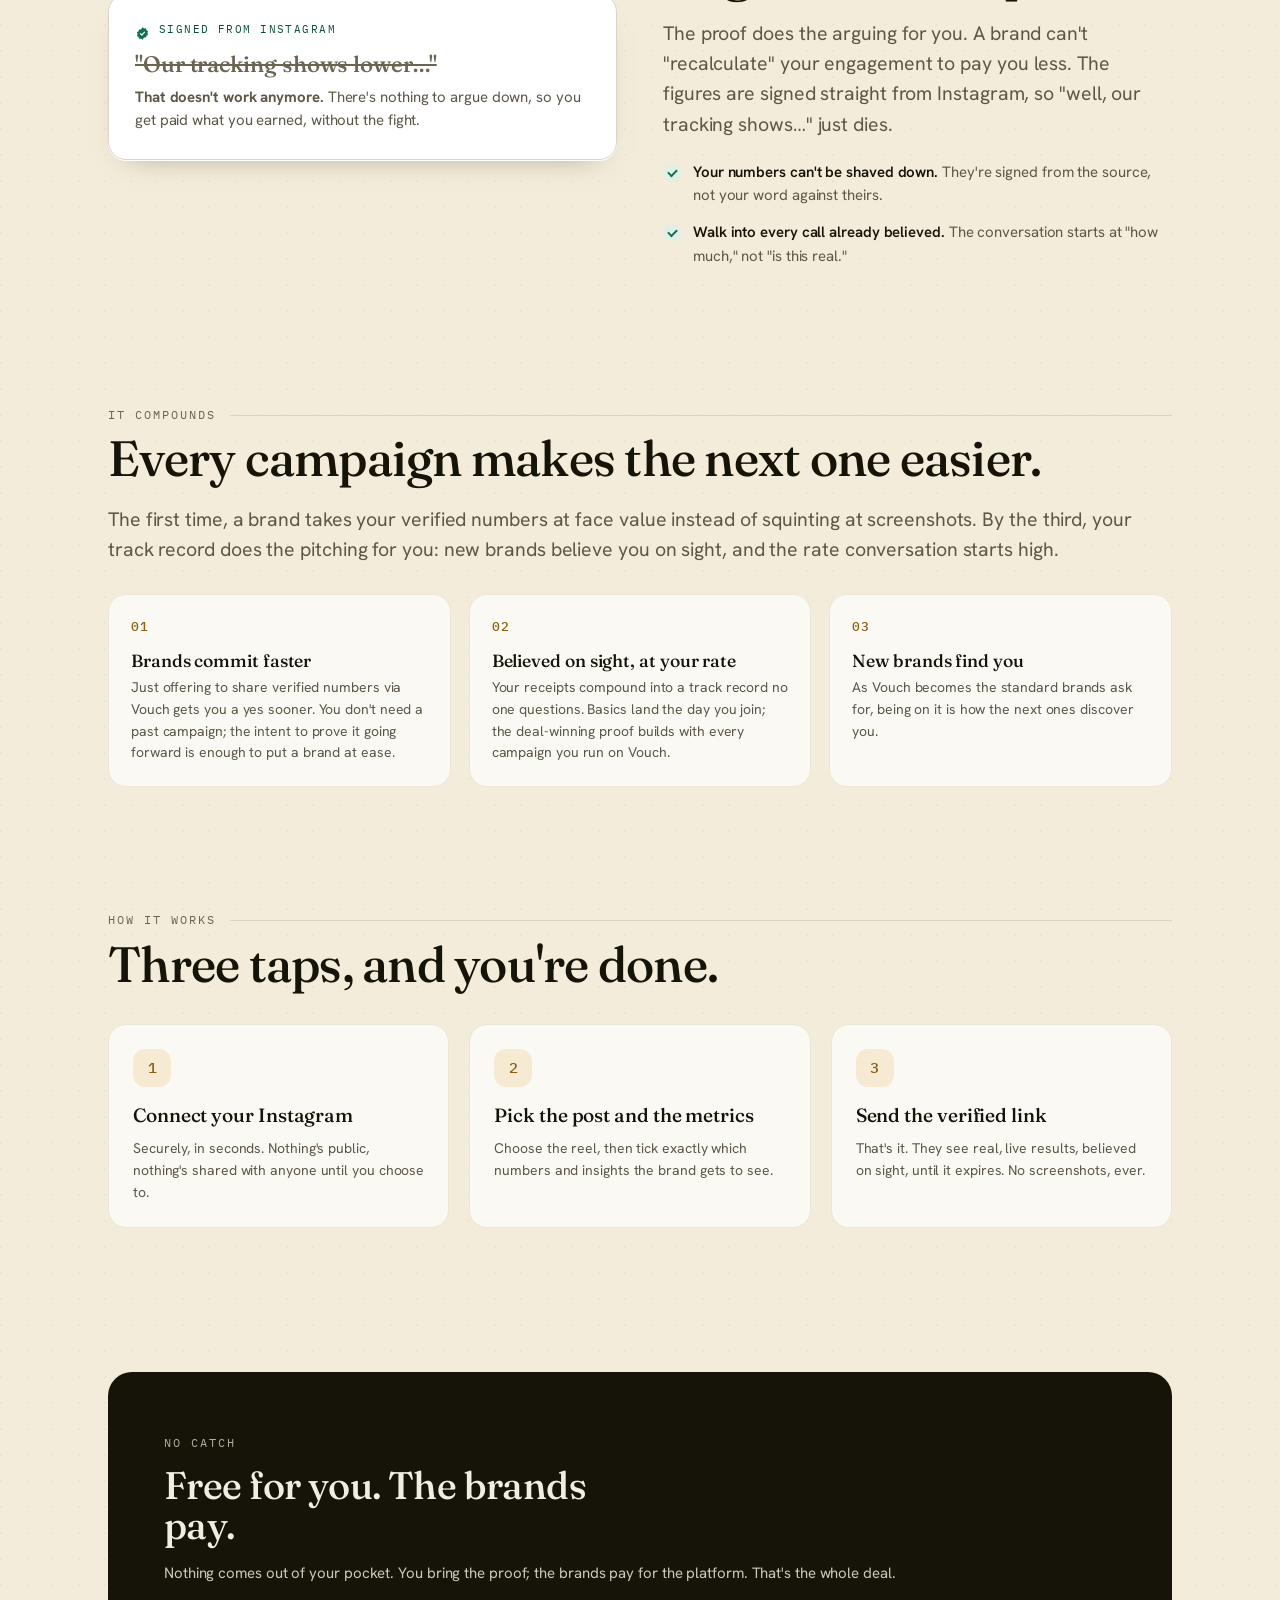
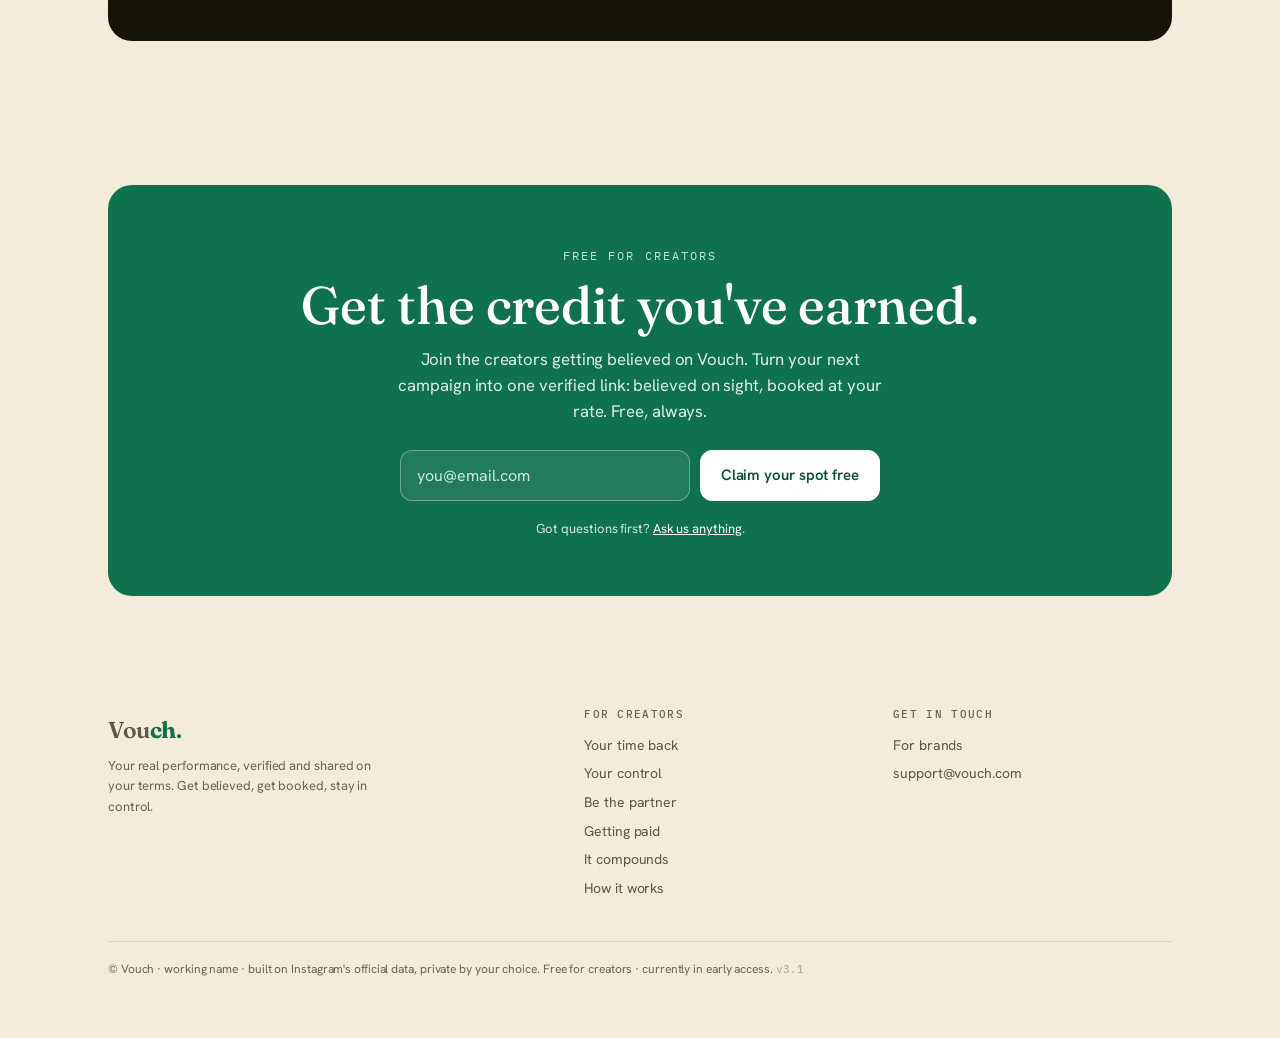
==== commit 1ae9e125: "Partner lead: 'a few numbers, all over' + 'posting and hoping in the dark' (v3.1) - 'one number, aft" ====
--- a/creators.html
+++ b/creators.html
@@ -1,5 +1,5 @@
 <!doctype html>
-<!-- Vouch site build v3.0 · 2026-07-01 -->
+<!-- Vouch site build v3.1 · 2026-07-01 -->
 <html lang="en">
 <head>
 <meta charset="utf-8">
@@ -113,7 +113,7 @@
   <section id="partner">
     <div class="eyebrow-row"><span class="kicker">More than a post</span><span class="ln"></span></div>
     <h2 class="serif">Help the campaign win more, while it's still running.</h2>
-    <p class="lead wide">A screenshot ends the conversation: one number, after it's over. Vouch keeps it open, turning your post into rich, verified data the brand can act on while the campaign is still live. You stop handing over a post and hoping, and start being the partner who helps them win.</p>
+    <p class="lead wide">A screenshot ends the conversation: a few numbers, after it's all over. Vouch keeps it open, turning your post into rich, verified data the brand can act on while the campaign is still live. You stop posting and hoping in the dark, and start being the partner who helps them win.</p>
     <div class="split" style="margin-top:32px">
       <div class="txt">
         <ul class="benefits">
@@ -217,7 +217,7 @@
         <a data-mail data-contact></a>
       </div>
     </div>
-    <div class="foot-base">© Vouch · working name · built on Instagram's official data, private by your choice. Free for creators · currently in early access. <span class="ver">v3.0</span></div>
+    <div class="foot-base">© Vouch · working name · built on Instagram's official data, private by your choice. Free for creators · currently in early access. <span class="ver">v3.1</span></div>
   </footer>
 
 </div>
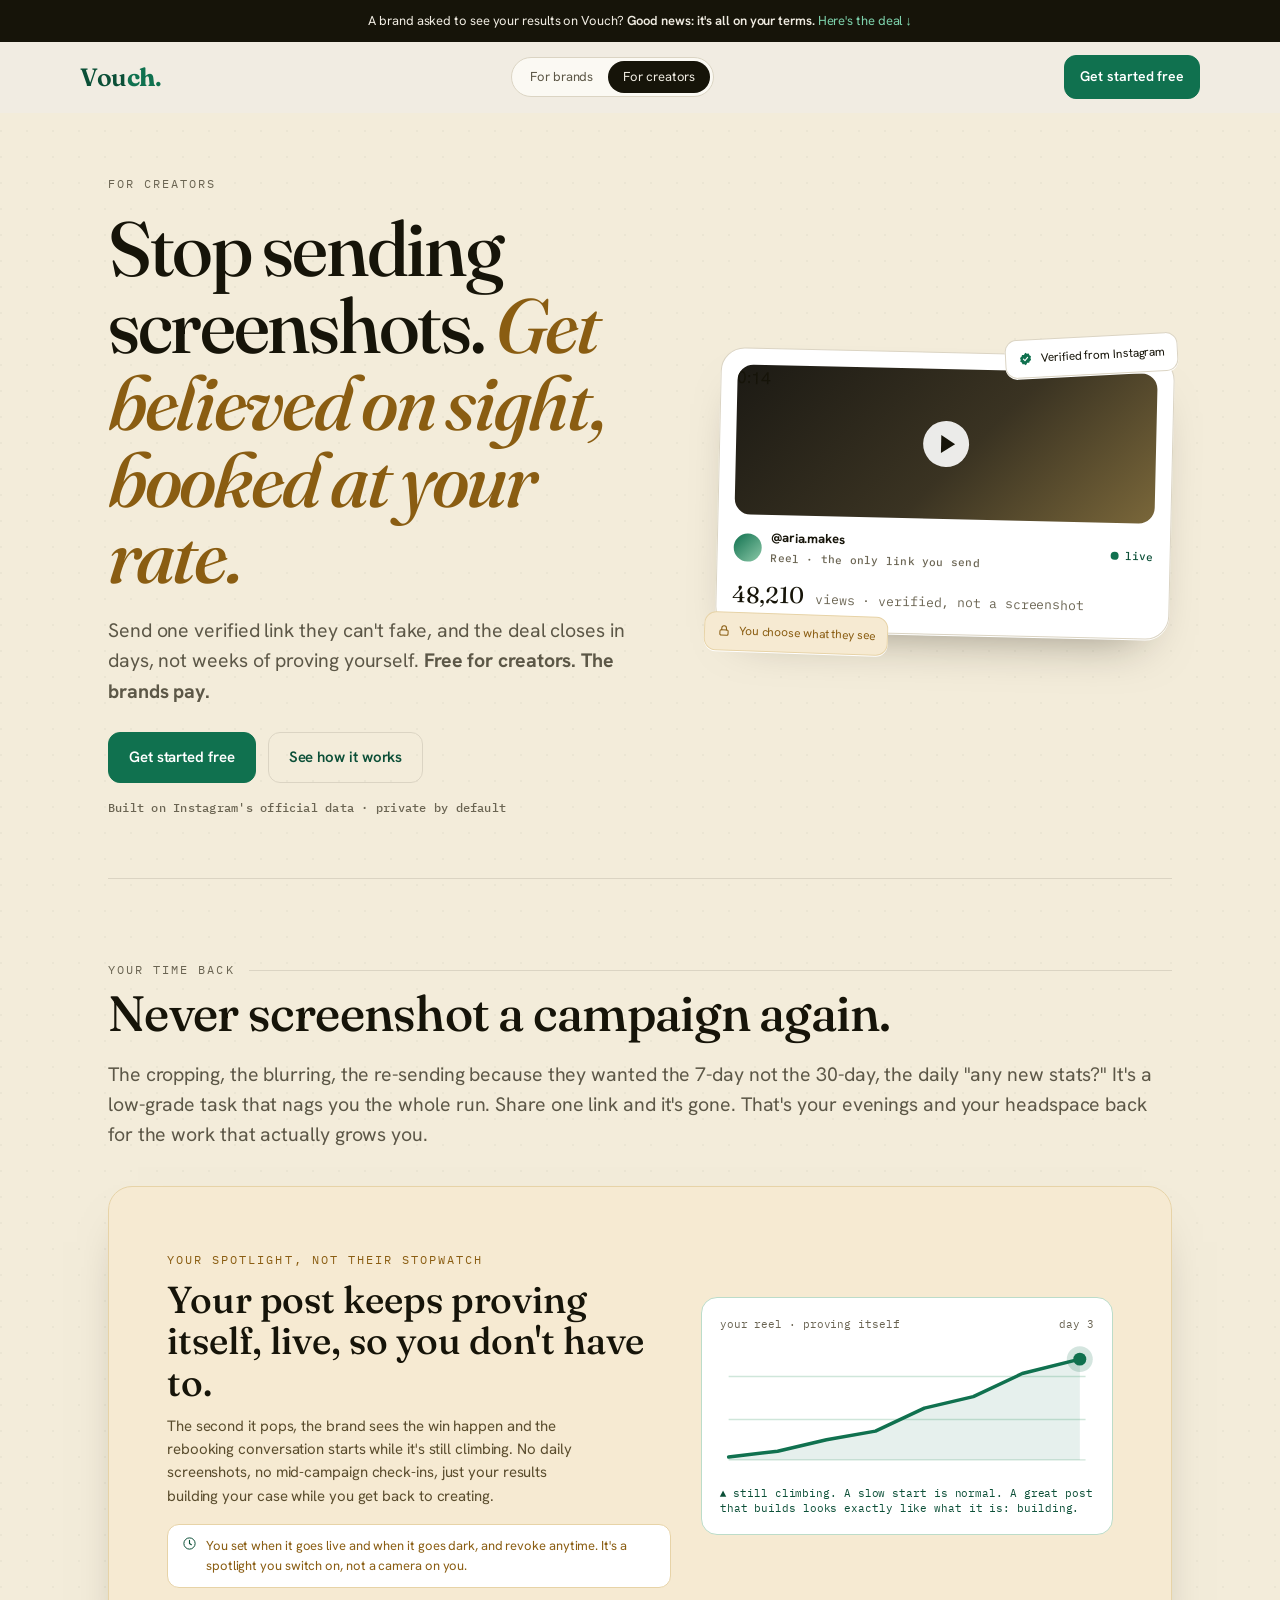
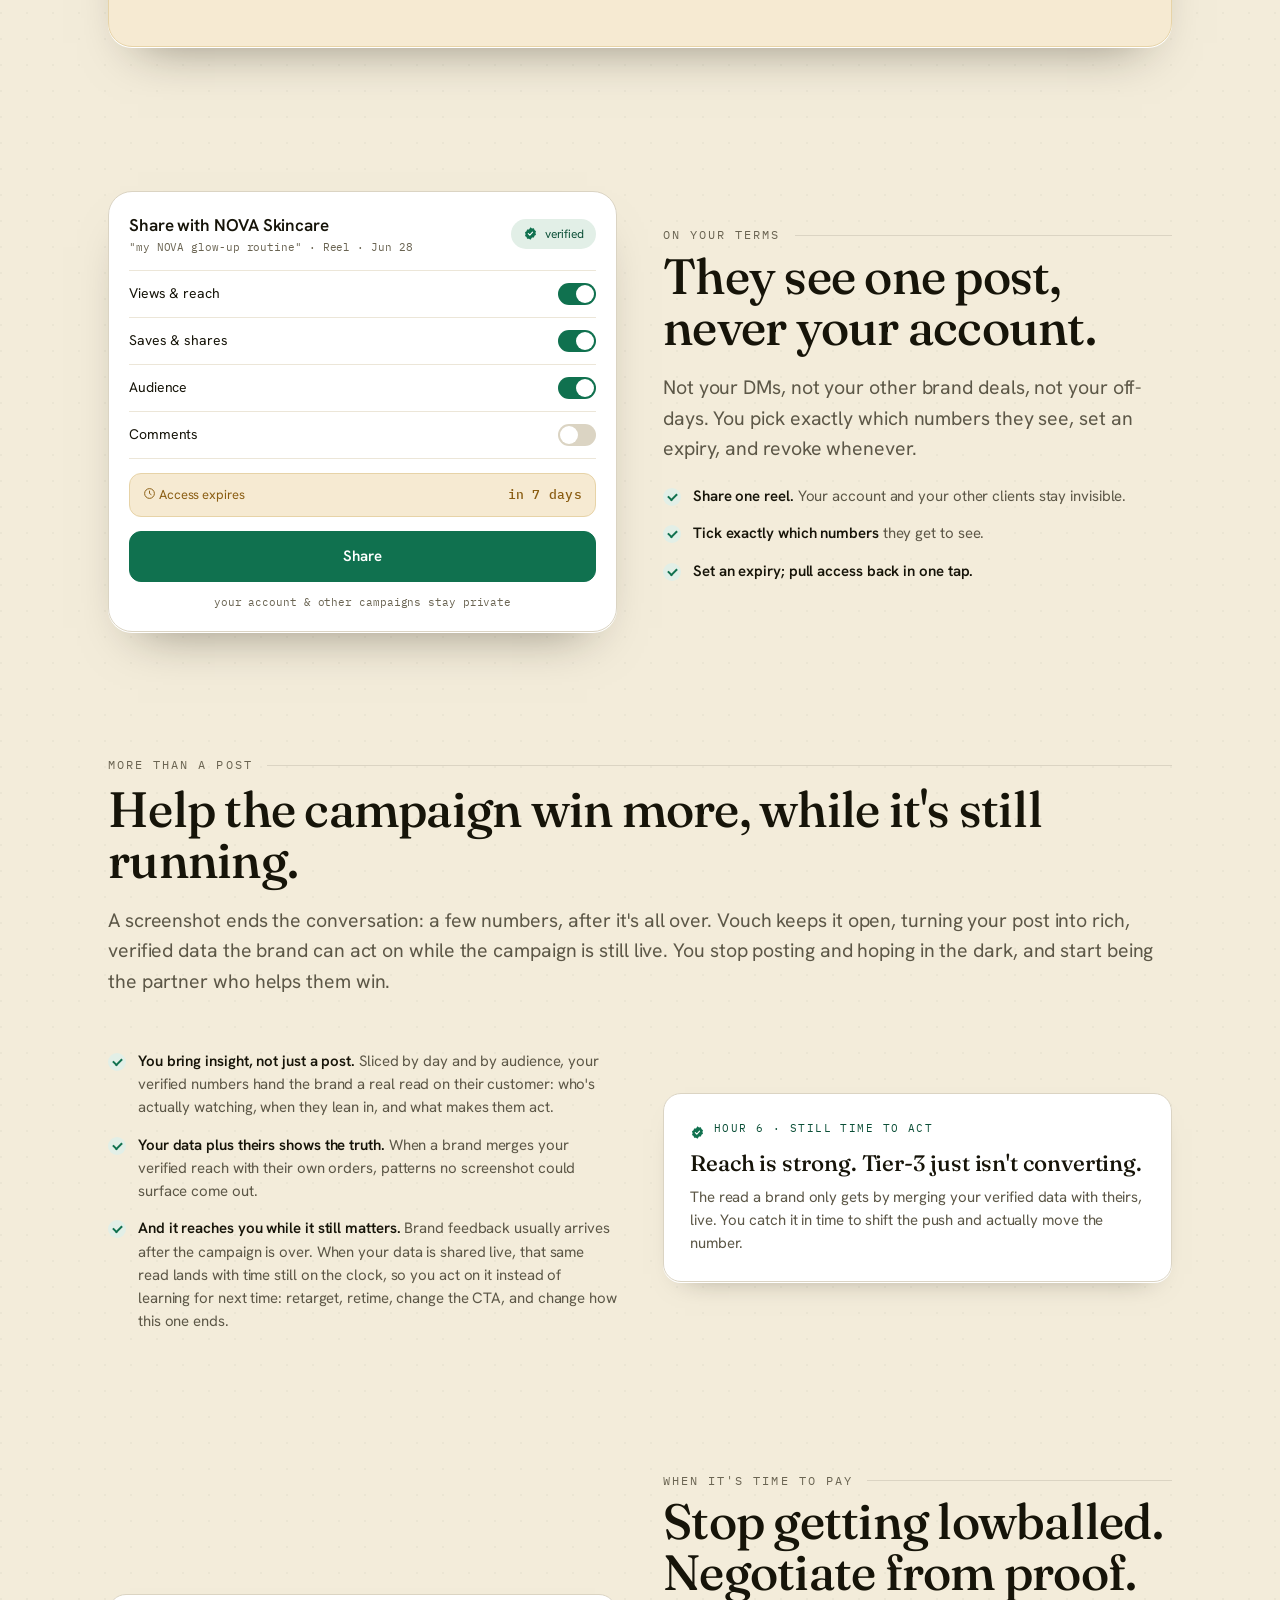
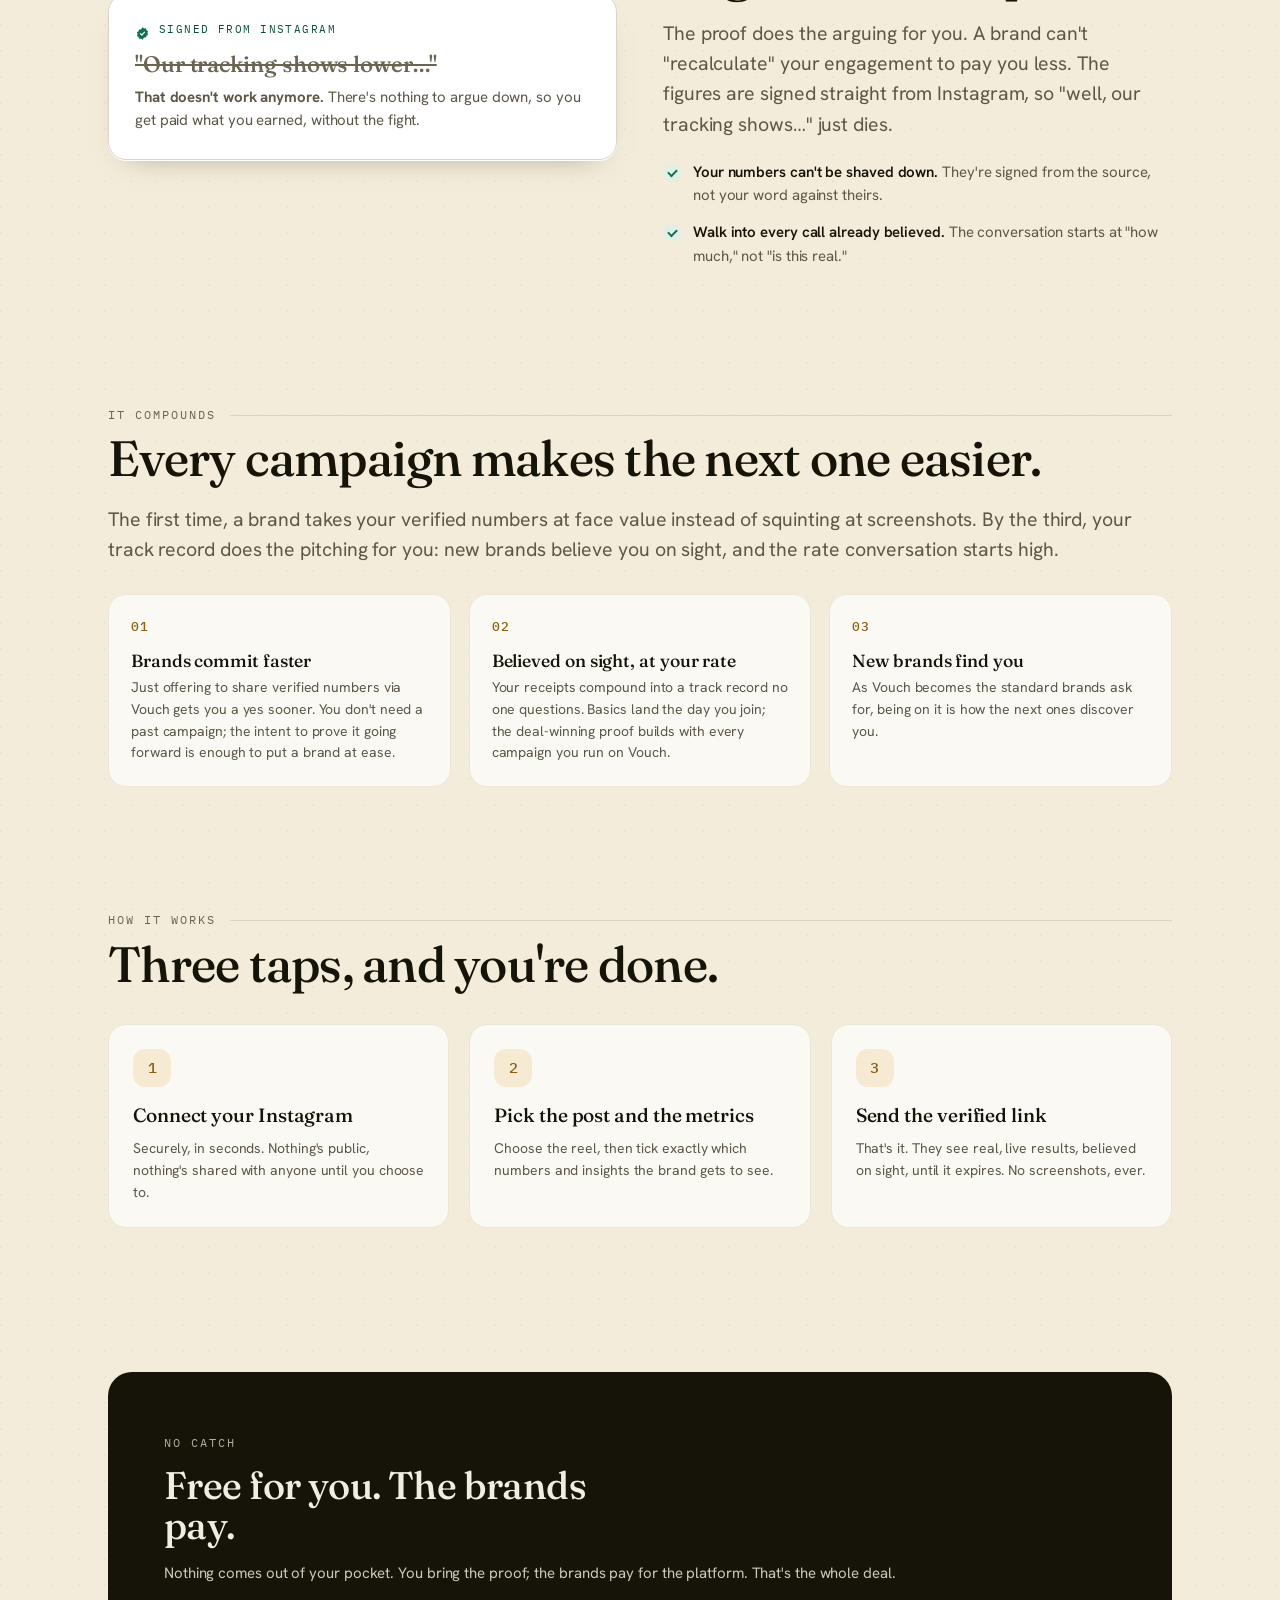
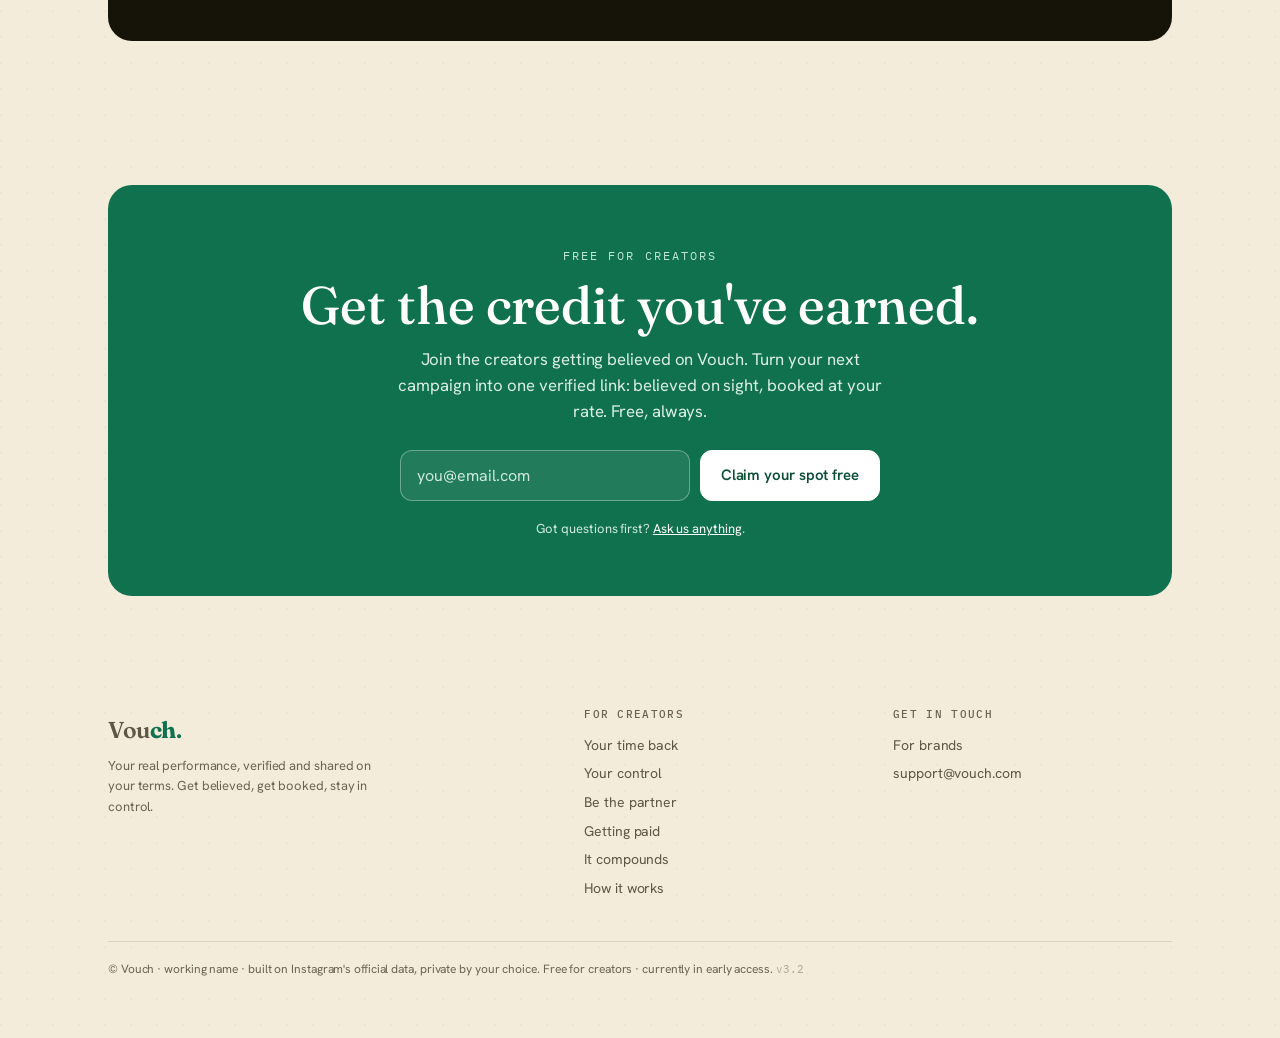
==== commit 8874c3dc: "Partner card label: 'Day 2' -> 'Hour 6' (v3.2) Co-Authored-By: Claude Opus 4.8 <noreply@anthropic.co" ====
--- a/creators.html
+++ b/creators.html
@@ -1,5 +1,5 @@
 <!doctype html>
-<!-- Vouch site build v3.1 · 2026-07-01 -->
+<!-- Vouch site build v3.2 · 2026-07-01 -->
 <html lang="en">
 <head>
 <meta charset="utf-8">
@@ -123,7 +123,7 @@
         </ul>
       </div>
       <div class="vpill">
-        <div class="vrow"><span class="seal" aria-hidden="true"><svg viewBox="0 0 24 24"><path d="M12 2l2.4 1.8 3-.1 1 2.8 2.4 1.7-.9 2.9.9 2.9-2.4 1.7-1 2.8-3-.1L12 22l-2.4-1.8-3 .1-1-2.8L3.2 16l.9-2.9L3.2 10l2.4-1.7 1-2.8 3 .1z" fill="#10714F"/><path d="M8.5 12.2l2.4 2.3 4.4-4.8" stroke="#fff" stroke-width="1.8" fill="none" stroke-linecap="round" stroke-linejoin="round"/></svg></span><span class="lbl">Day 2 · still time to act</span></div>
+        <div class="vrow"><span class="seal" aria-hidden="true"><svg viewBox="0 0 24 24"><path d="M12 2l2.4 1.8 3-.1 1 2.8 2.4 1.7-.9 2.9.9 2.9-2.4 1.7-1 2.8-3-.1L12 22l-2.4-1.8-3 .1-1-2.8L3.2 16l.9-2.9L3.2 10l2.4-1.7 1-2.8 3 .1z" fill="#10714F"/><path d="M8.5 12.2l2.4 2.3 4.4-4.8" stroke="#fff" stroke-width="1.8" fill="none" stroke-linecap="round" stroke-linejoin="round"/></svg></span><span class="lbl">Hour 6 · still time to act</span></div>
         <h3>Reach is strong. Tier-3 just isn't converting.</h3>
         <p style="margin-top:8px">The read a brand only gets by merging your verified data with theirs, live. You catch it in time to shift the push and actually move the number.</p>
       </div>
@@ -217,7 +217,7 @@
         <a data-mail data-contact></a>
       </div>
     </div>
-    <div class="foot-base">© Vouch · working name · built on Instagram's official data, private by your choice. Free for creators · currently in early access. <span class="ver">v3.1</span></div>
+    <div class="foot-base">© Vouch · working name · built on Instagram's official data, private by your choice. Free for creators · currently in early access. <span class="ver">v3.2</span></div>
   </footer>
 
 </div>
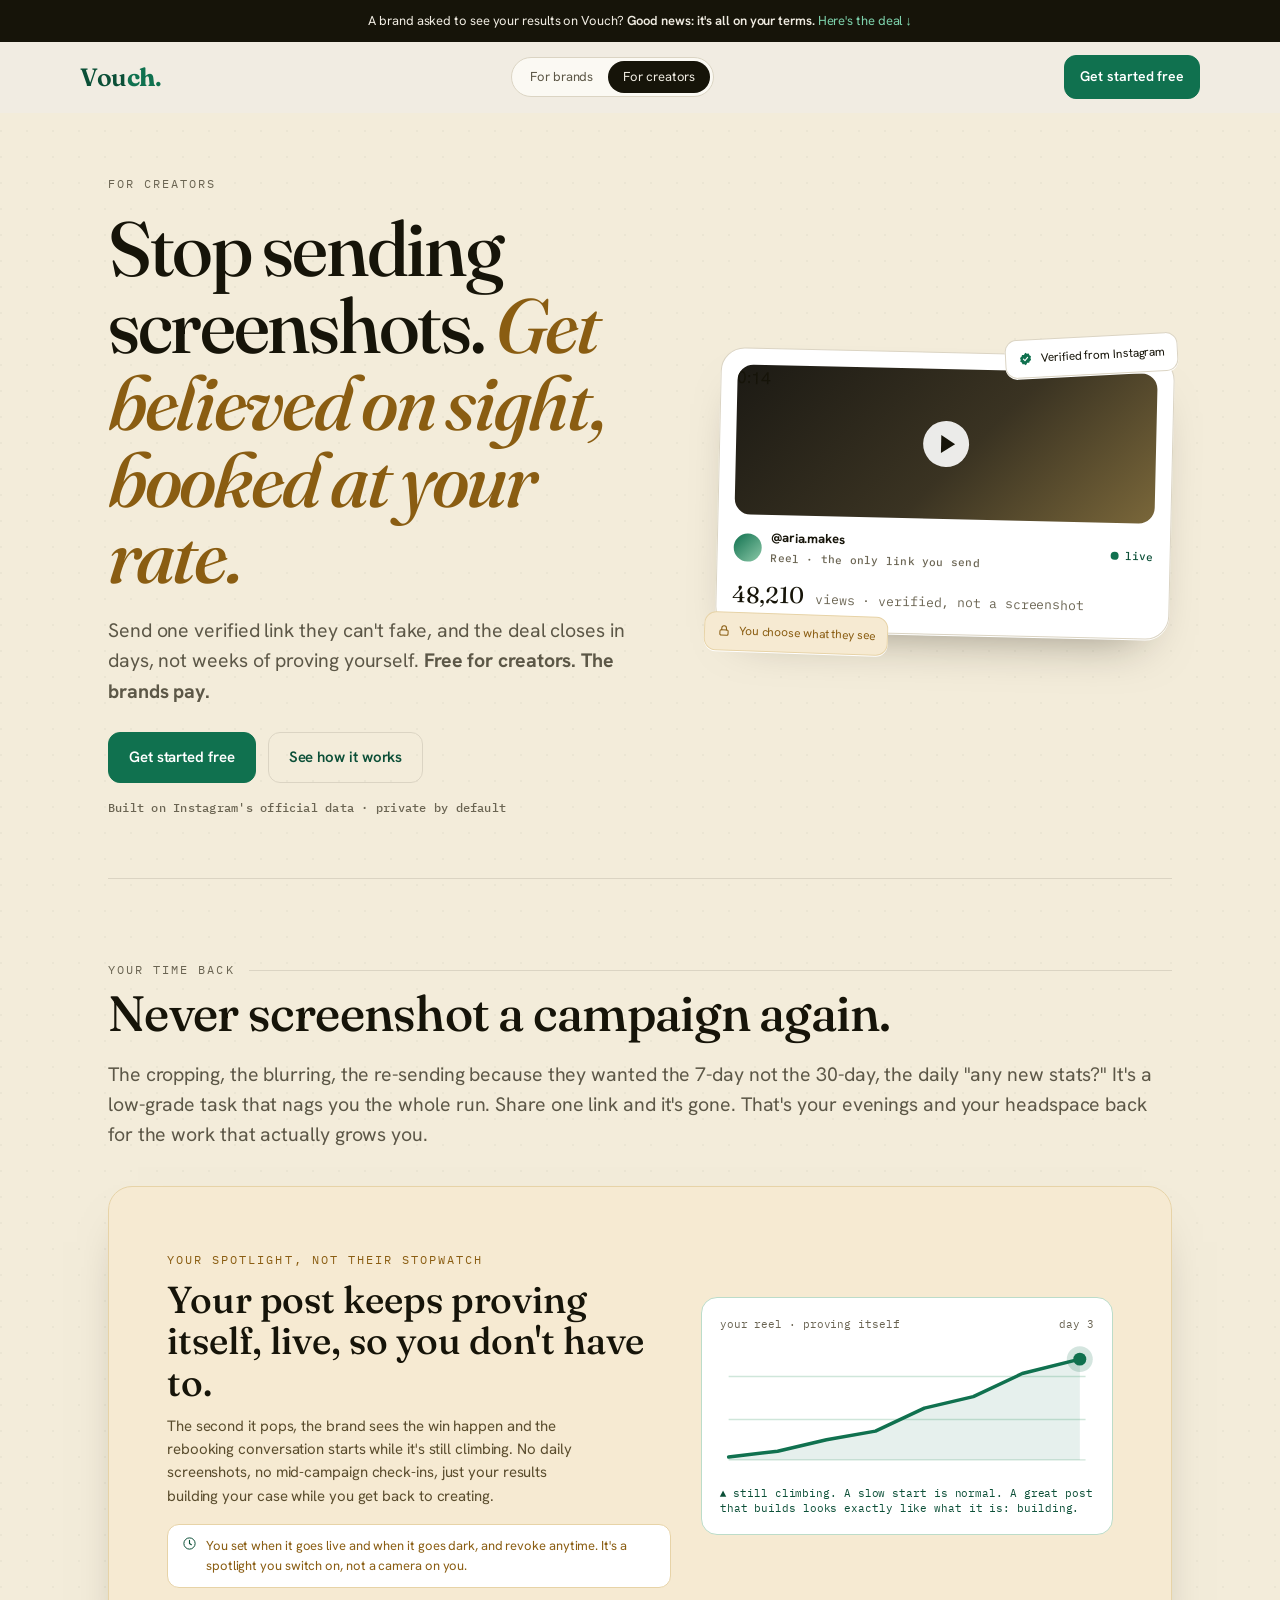
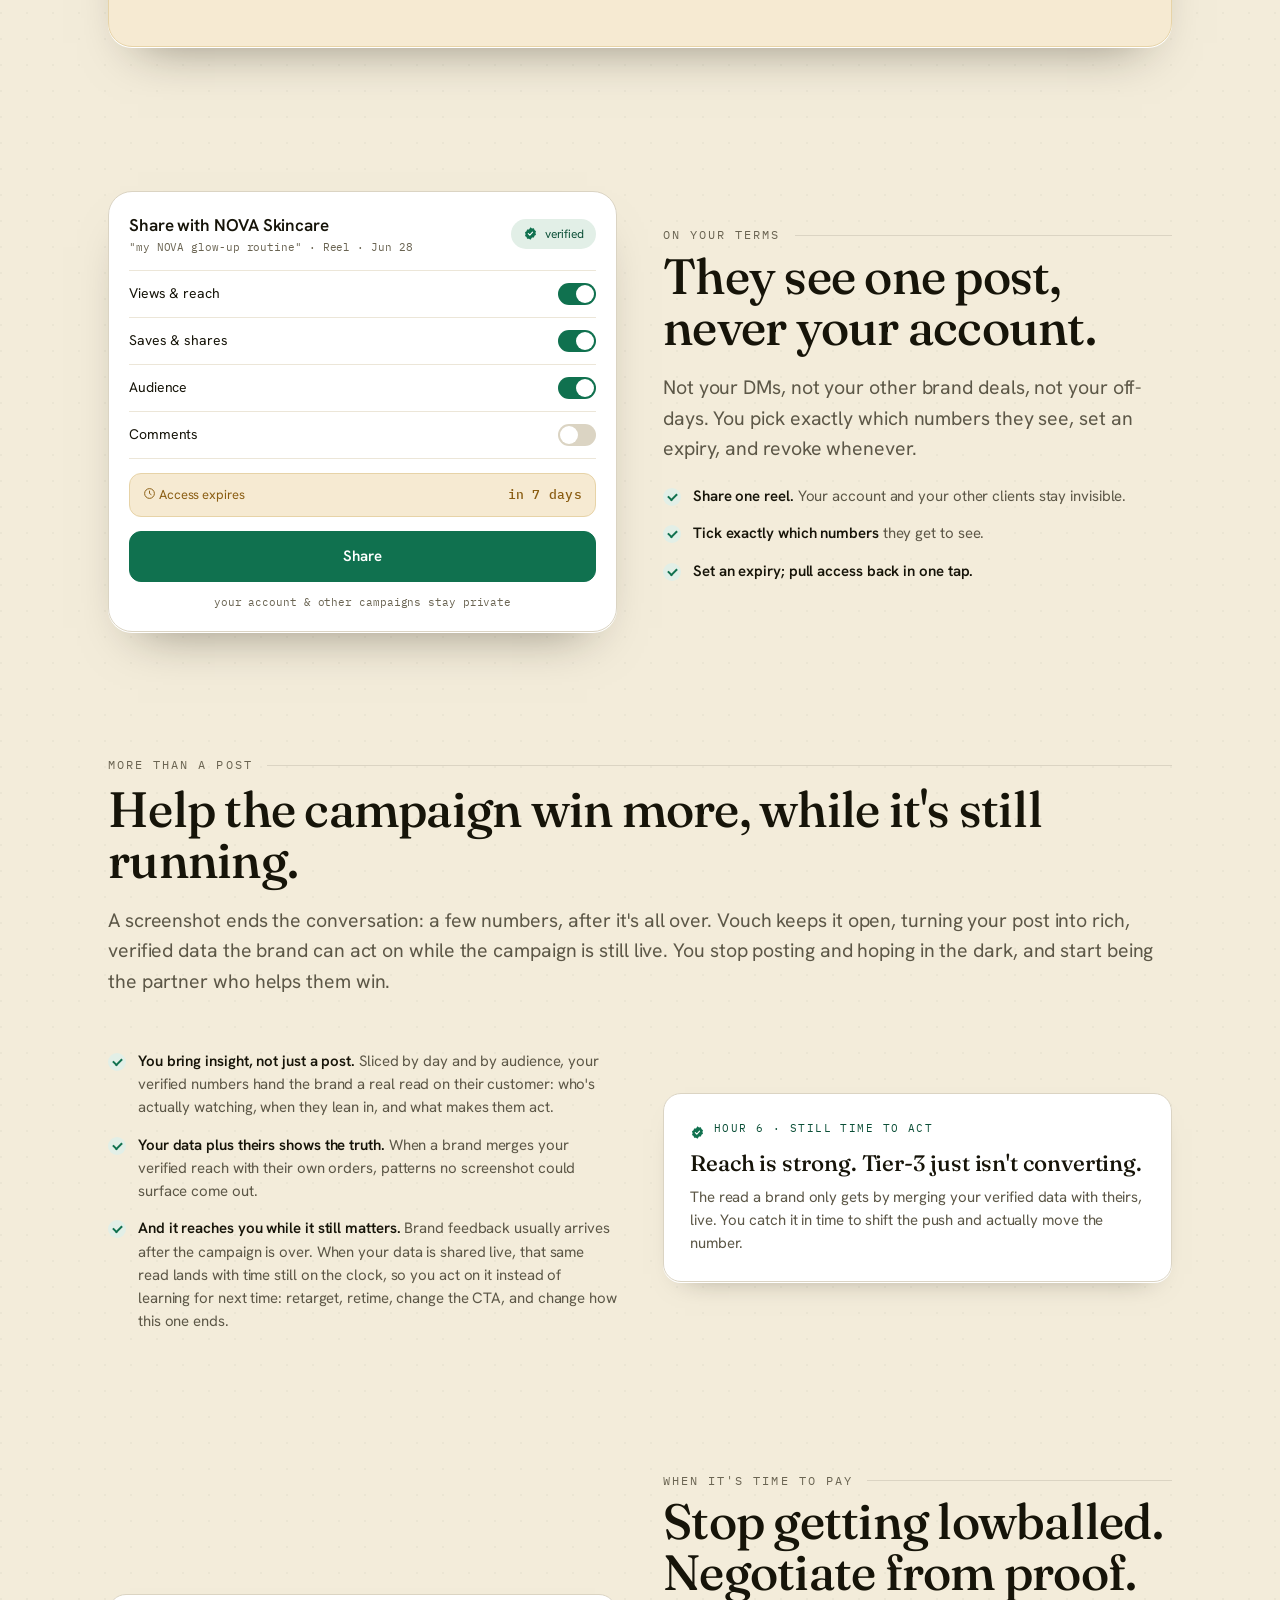
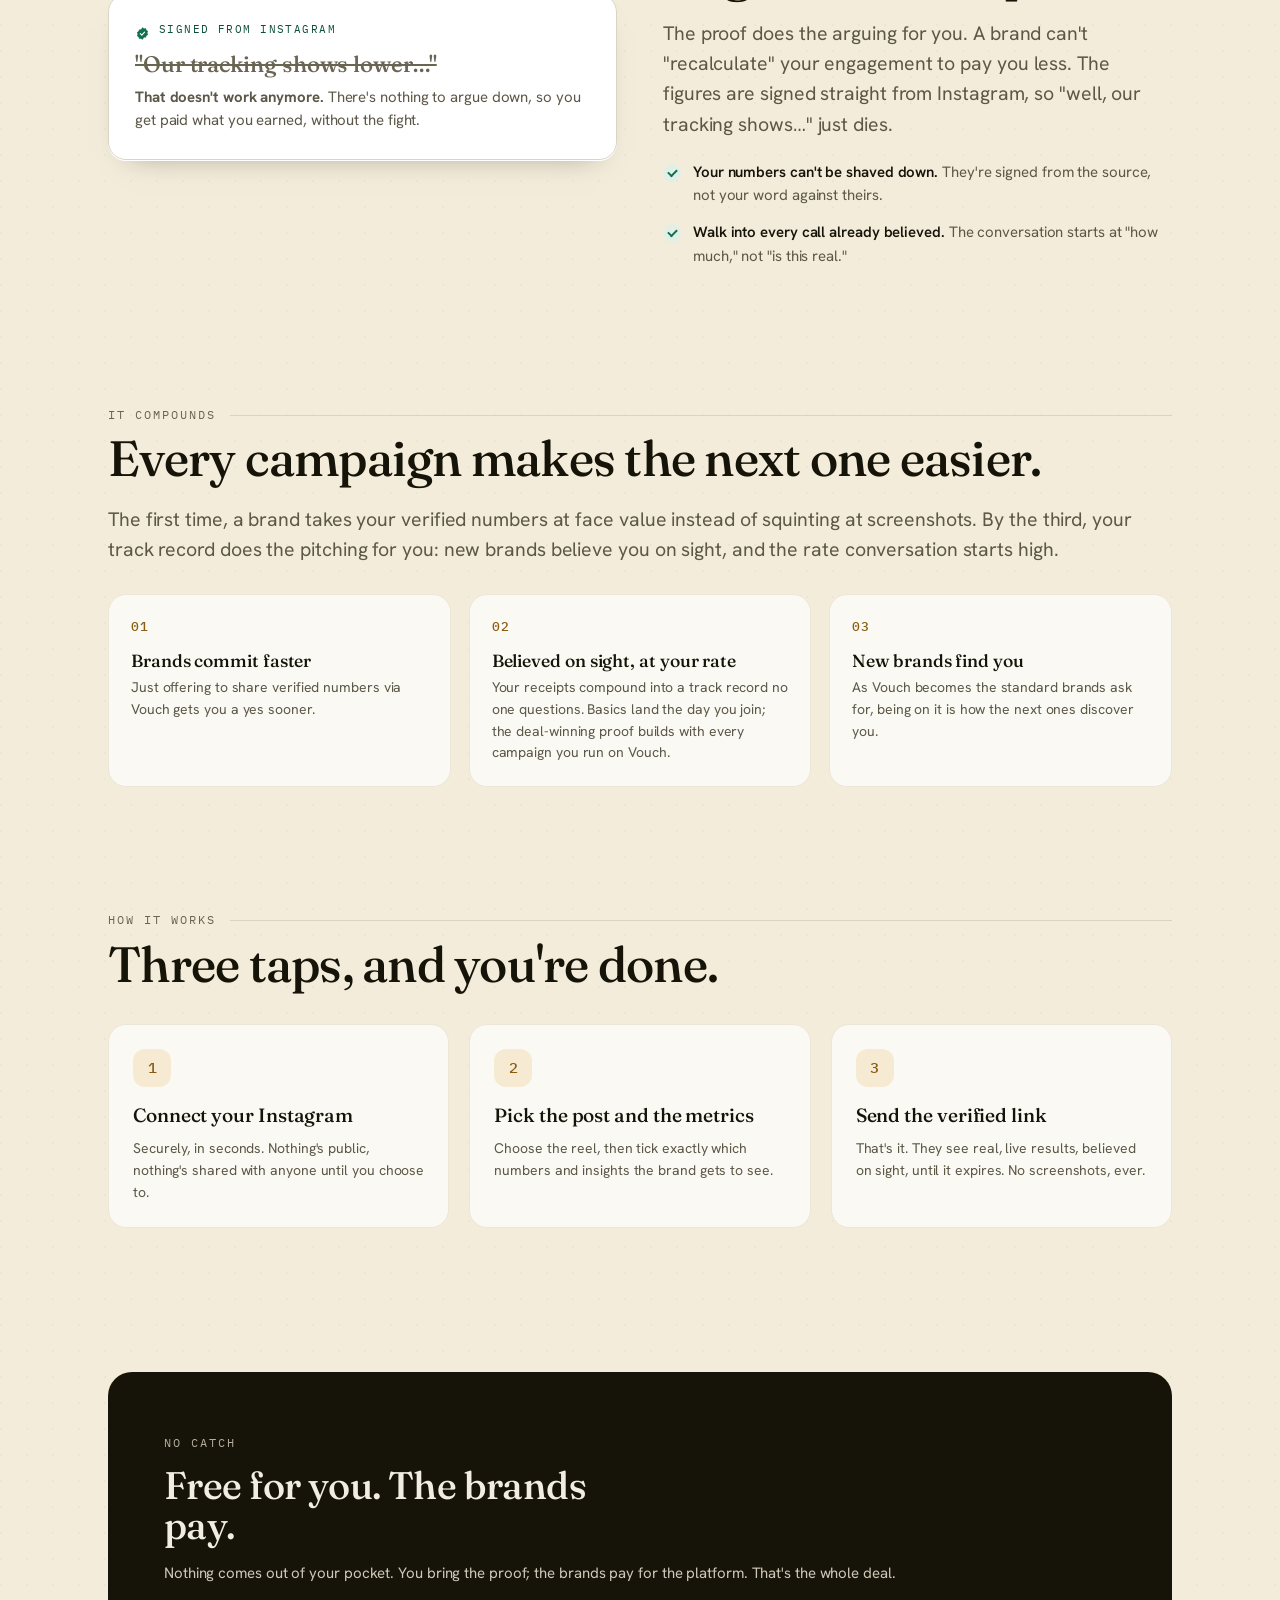
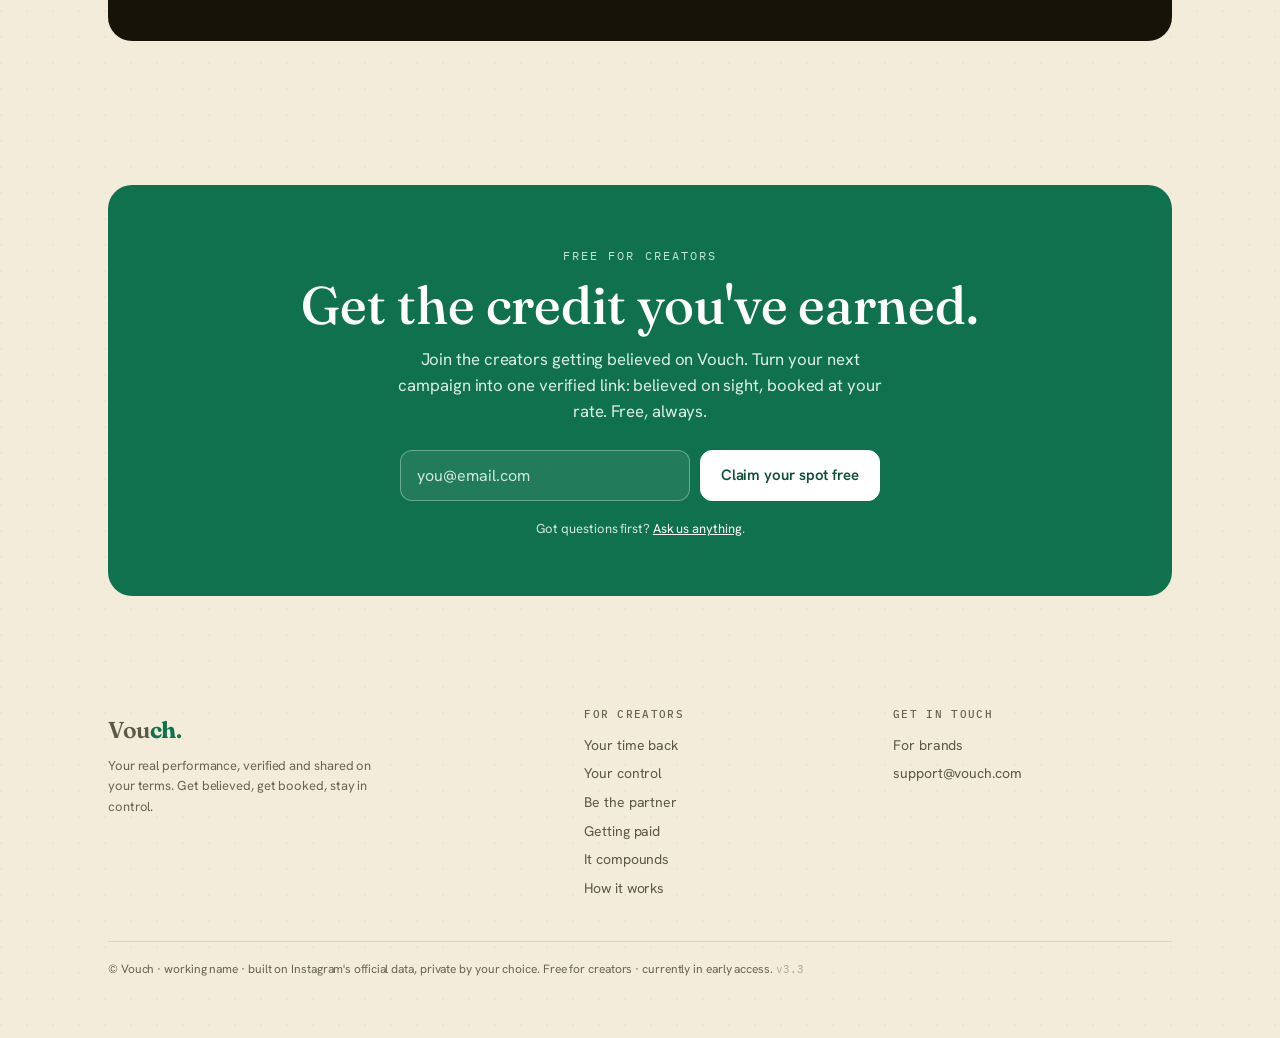
==== commit bd3fc509: "Trim 'Brands commit faster' to one line (v3.3) Co-Authored-By: Claude Opus 4.8 <noreply@anthropic.co" ====
--- a/creators.html
+++ b/creators.html
@@ -1,5 +1,5 @@
 <!doctype html>
-<!-- Vouch site build v3.2 · 2026-07-01 -->
+<!-- Vouch site build v3.3 · 2026-07-01 -->
 <html lang="en">
 <head>
 <meta charset="utf-8">
@@ -156,7 +156,7 @@
     <h2 class="serif">Every campaign makes the next one easier.</h2>
     <p class="lead wide">The first time, a brand takes your verified numbers at face value instead of squinting at screenshots. By the third, your track record does the pitching for you: new brands believe you on sight, and the rate conversation starts high.</p>
     <div class="vgrid warm">
-      <div class="vc"><span class="vnum">01</span><h3>Brands commit faster</h3><p>Just offering to share verified numbers via Vouch gets you a yes sooner. You don't need a past campaign; the intent to prove it going forward is enough to put a brand at ease.</p></div>
+      <div class="vc"><span class="vnum">01</span><h3>Brands commit faster</h3><p>Just offering to share verified numbers via Vouch gets you a yes sooner.</p></div>
       <div class="vc"><span class="vnum">02</span><h3>Believed on sight, at your rate</h3><p>Your receipts compound into a track record no one questions. Basics land the day you join; the deal-winning proof builds with every campaign you run on Vouch.</p></div>
       <div class="vc"><span class="vnum">03</span><h3>New brands find you</h3><p>As Vouch becomes the standard brands ask for, being on it is how the next ones discover you.</p></div>
     </div>
@@ -217,7 +217,7 @@
         <a data-mail data-contact></a>
       </div>
     </div>
-    <div class="foot-base">© Vouch · working name · built on Instagram's official data, private by your choice. Free for creators · currently in early access. <span class="ver">v3.2</span></div>
+    <div class="foot-base">© Vouch · working name · built on Instagram's official data, private by your choice. Free for creators · currently in early access. <span class="ver">v3.3</span></div>
   </footer>
 
 </div>
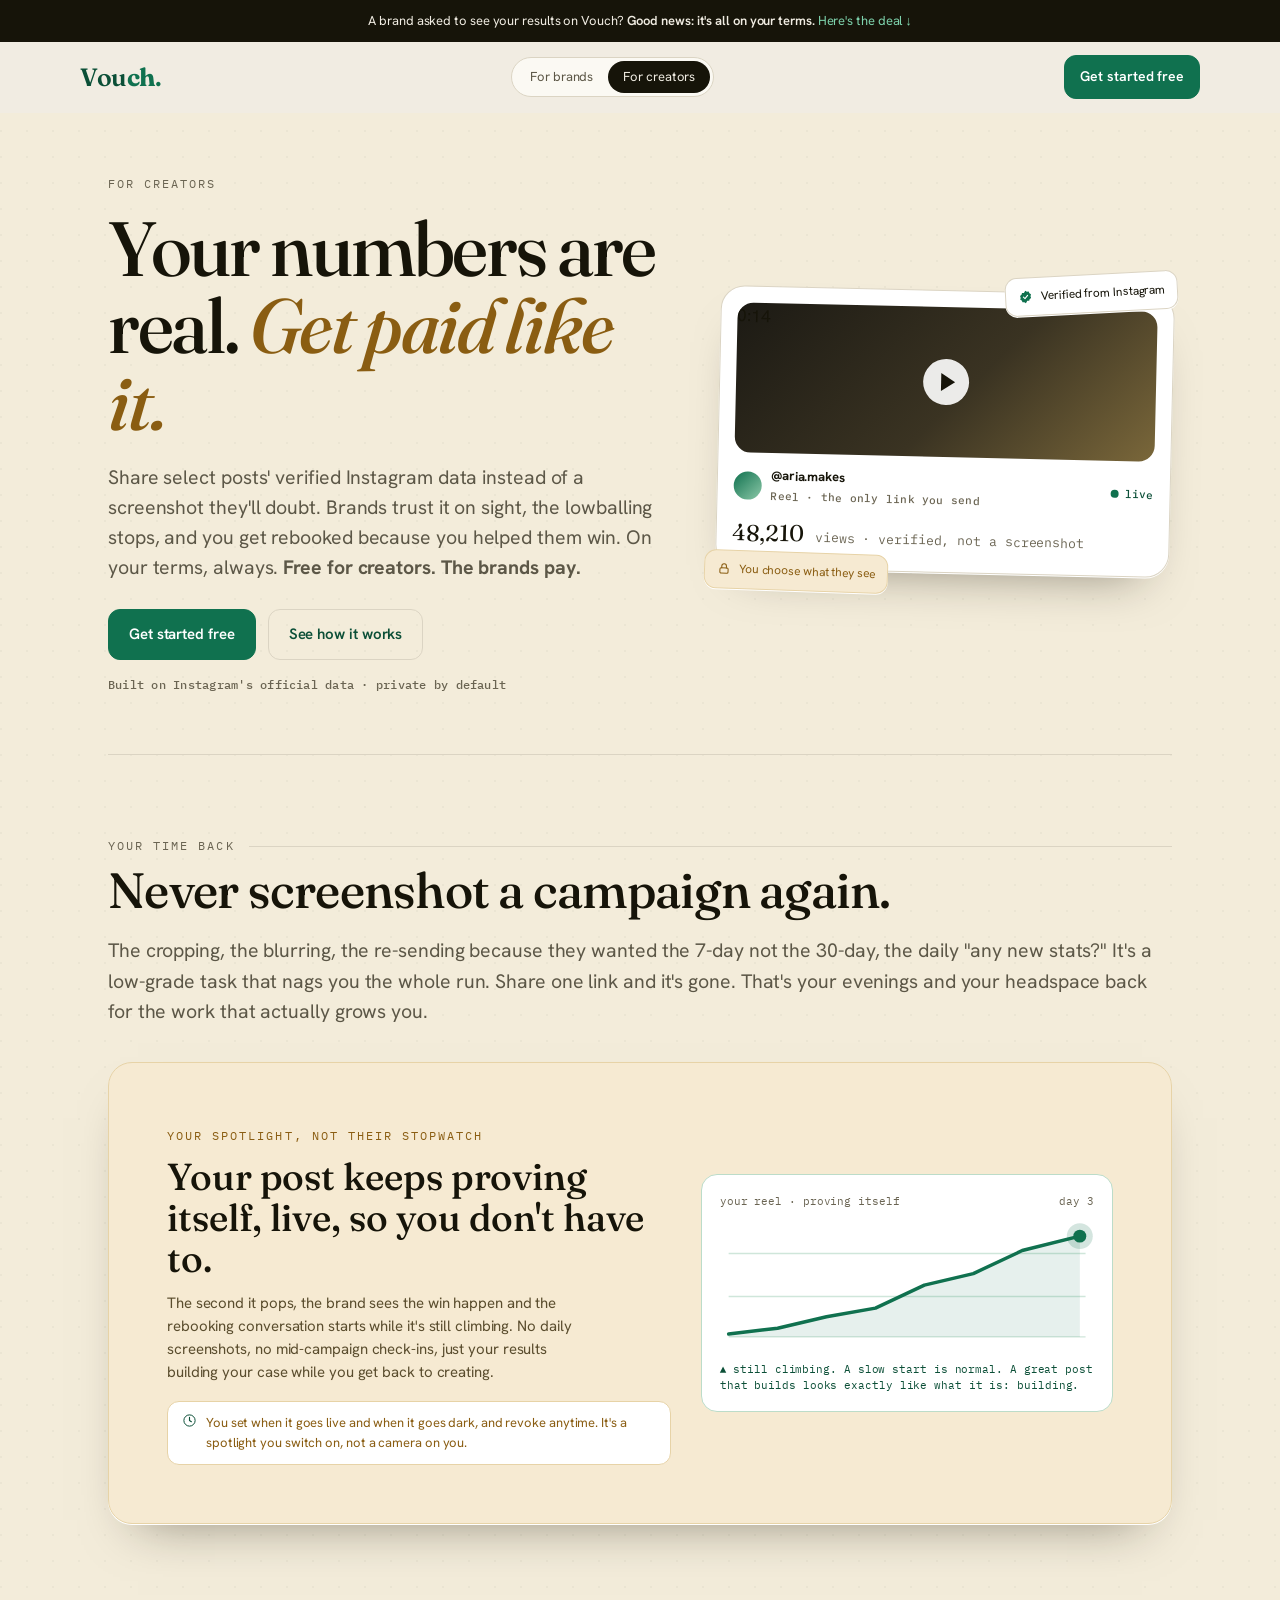
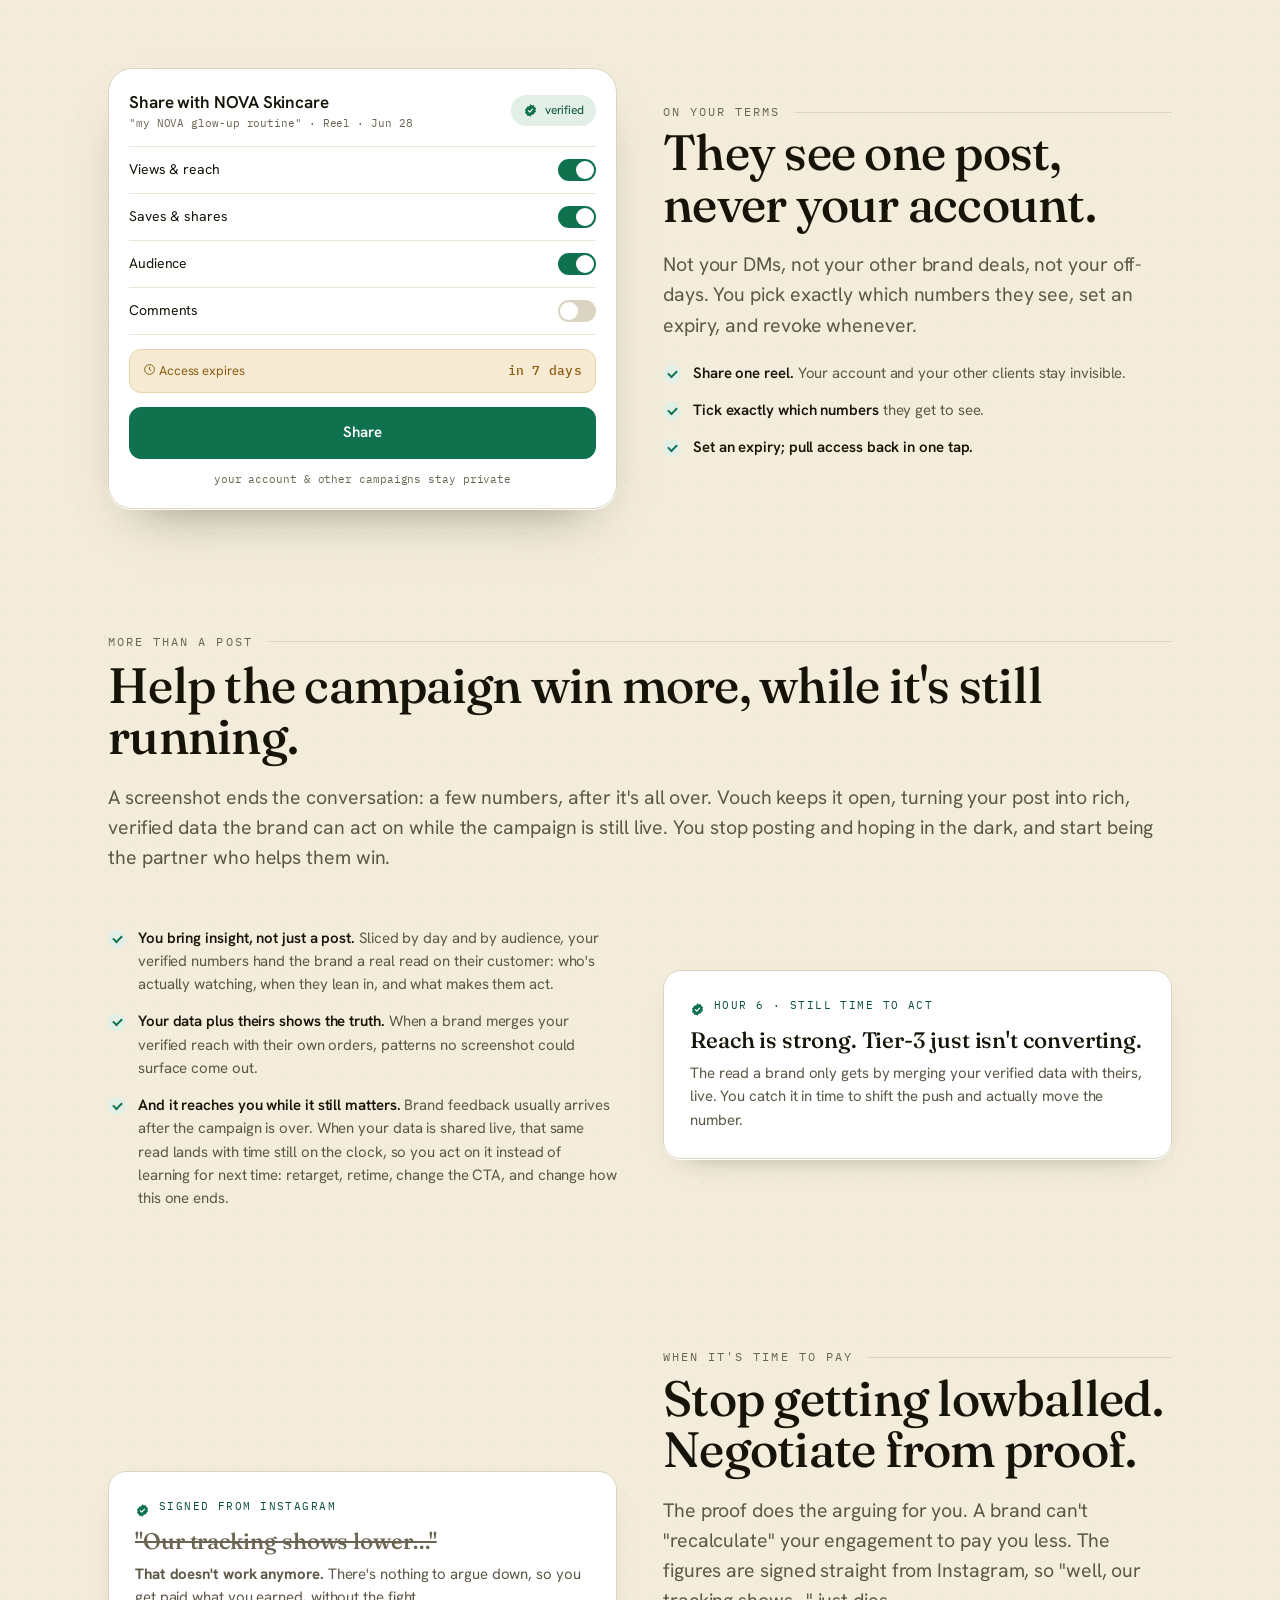
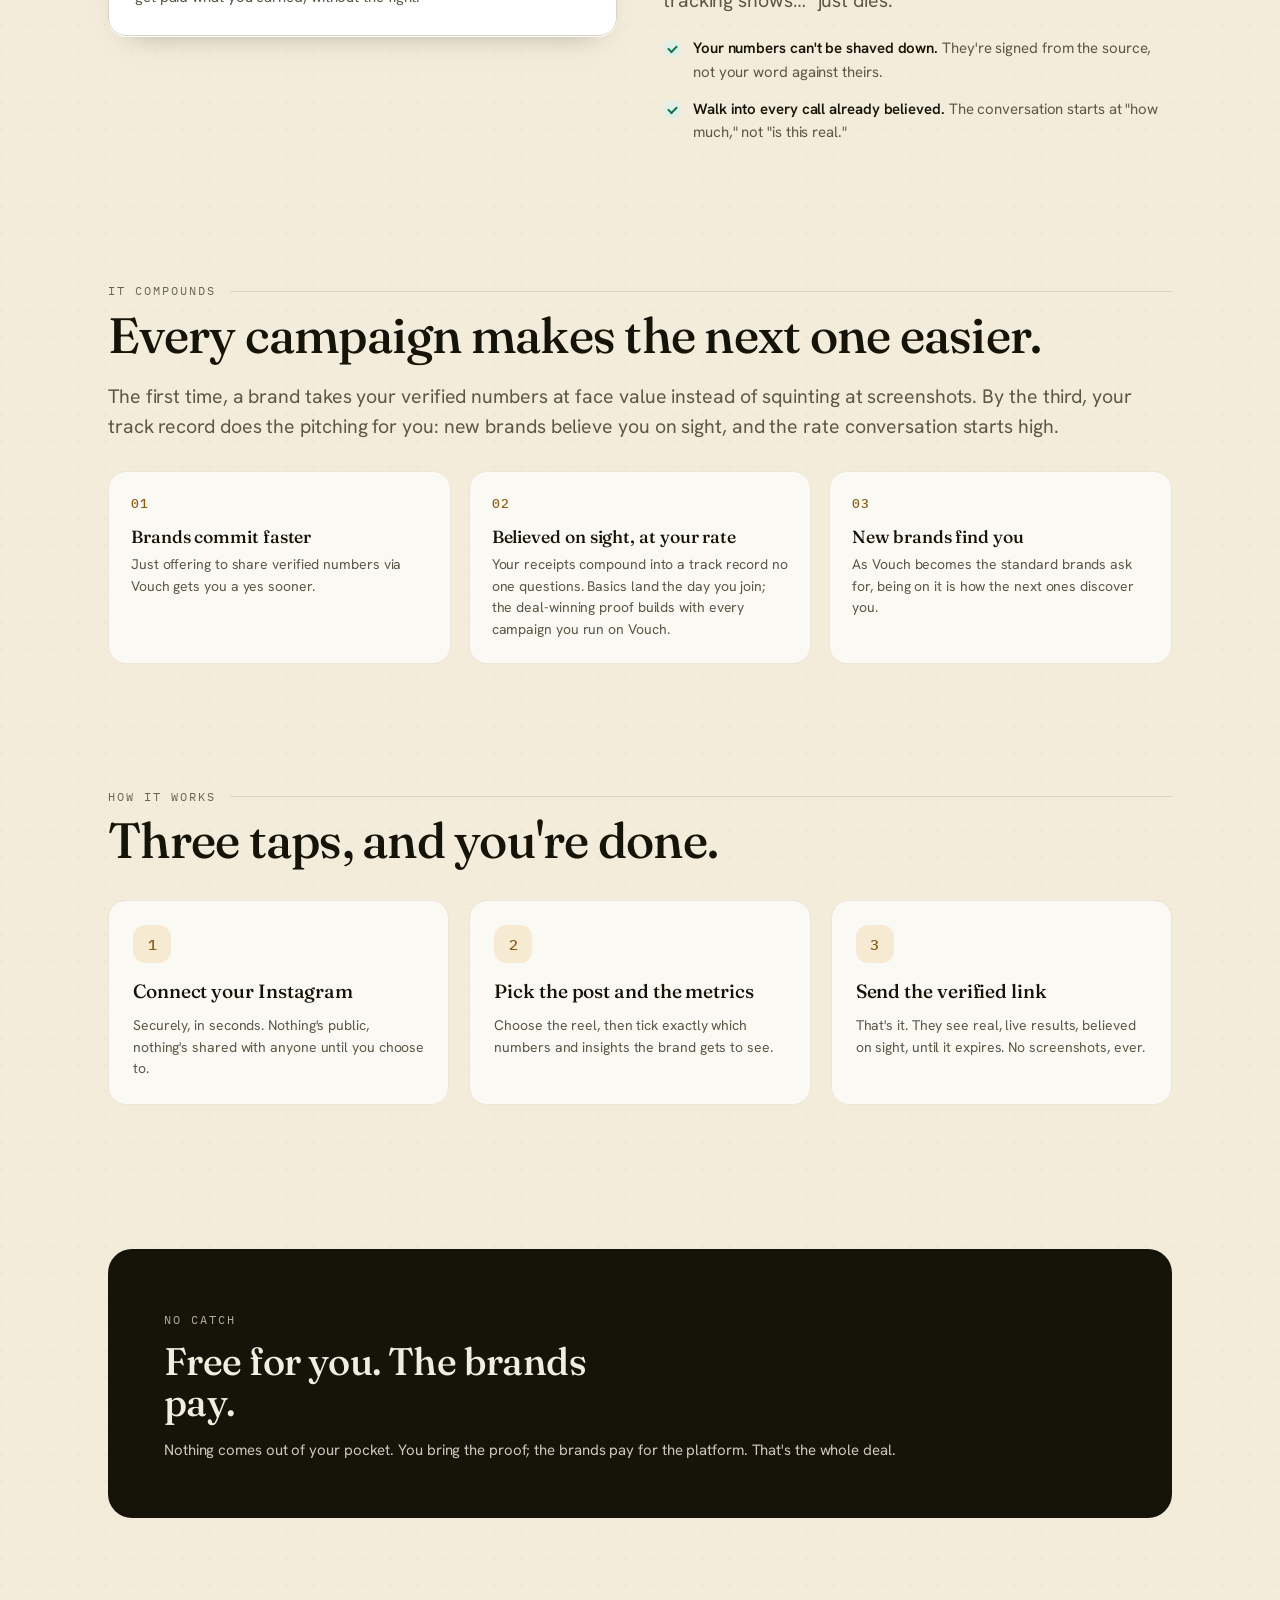
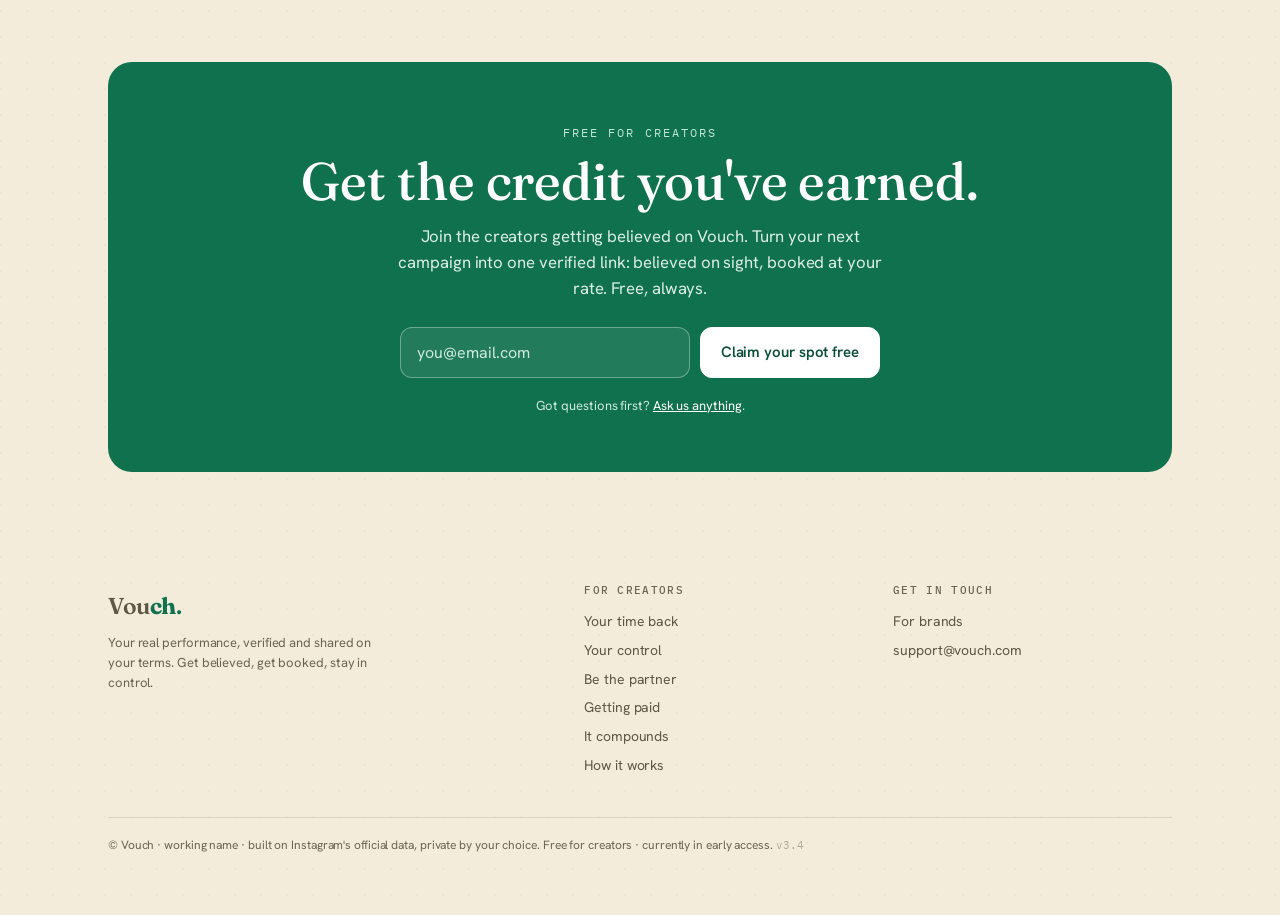
==== commit 8c02c4a9: "New creators hero: 'Your numbers are real. Get paid like it.' (v3.4) - Replace hero H1 + subtext to " ====
--- a/creators.html
+++ b/creators.html
@@ -1,5 +1,5 @@
 <!doctype html>
-<!-- Vouch site build v3.3 · 2026-07-01 -->
+<!-- Vouch site build v3.4 · 2026-07-01 -->
 <html lang="en">
 <head>
 <meta charset="utf-8">
@@ -32,8 +32,8 @@
   <section class="hero">
     <div>
       <span class="kicker fade d1">For creators</span>
-      <h1 class="fade d2">Stop sending screenshots. <em>Get believed on sight, booked at your rate.</em></h1>
-      <p class="lead fade d3">Send one verified link they can't fake, and the deal closes in days, not weeks of proving yourself. <b>Free for creators. The brands pay.</b></p>
+      <h1 class="fade d2">Your numbers are real. <em>Get paid like it.</em></h1>
+      <p class="lead fade d3">Share select posts' verified Instagram data instead of a screenshot they'll doubt. Brands trust it on sight, the lowballing stops, and you get rebooked because you helped them win. On your terms, always. <b>Free for creators. The brands pay.</b></p>
       <div class="ctas fade d4">
         <a href="#start" class="btn">Get started free</a>
         <a href="#how" class="btn ghost">See how it works</a>
@@ -217,7 +217,7 @@
         <a data-mail data-contact></a>
       </div>
     </div>
-    <div class="foot-base">© Vouch · working name · built on Instagram's official data, private by your choice. Free for creators · currently in early access. <span class="ver">v3.3</span></div>
+    <div class="foot-base">© Vouch · working name · built on Instagram's official data, private by your choice. Free for creators · currently in early access. <span class="ver">v3.4</span></div>
   </footer>
 
 </div>
